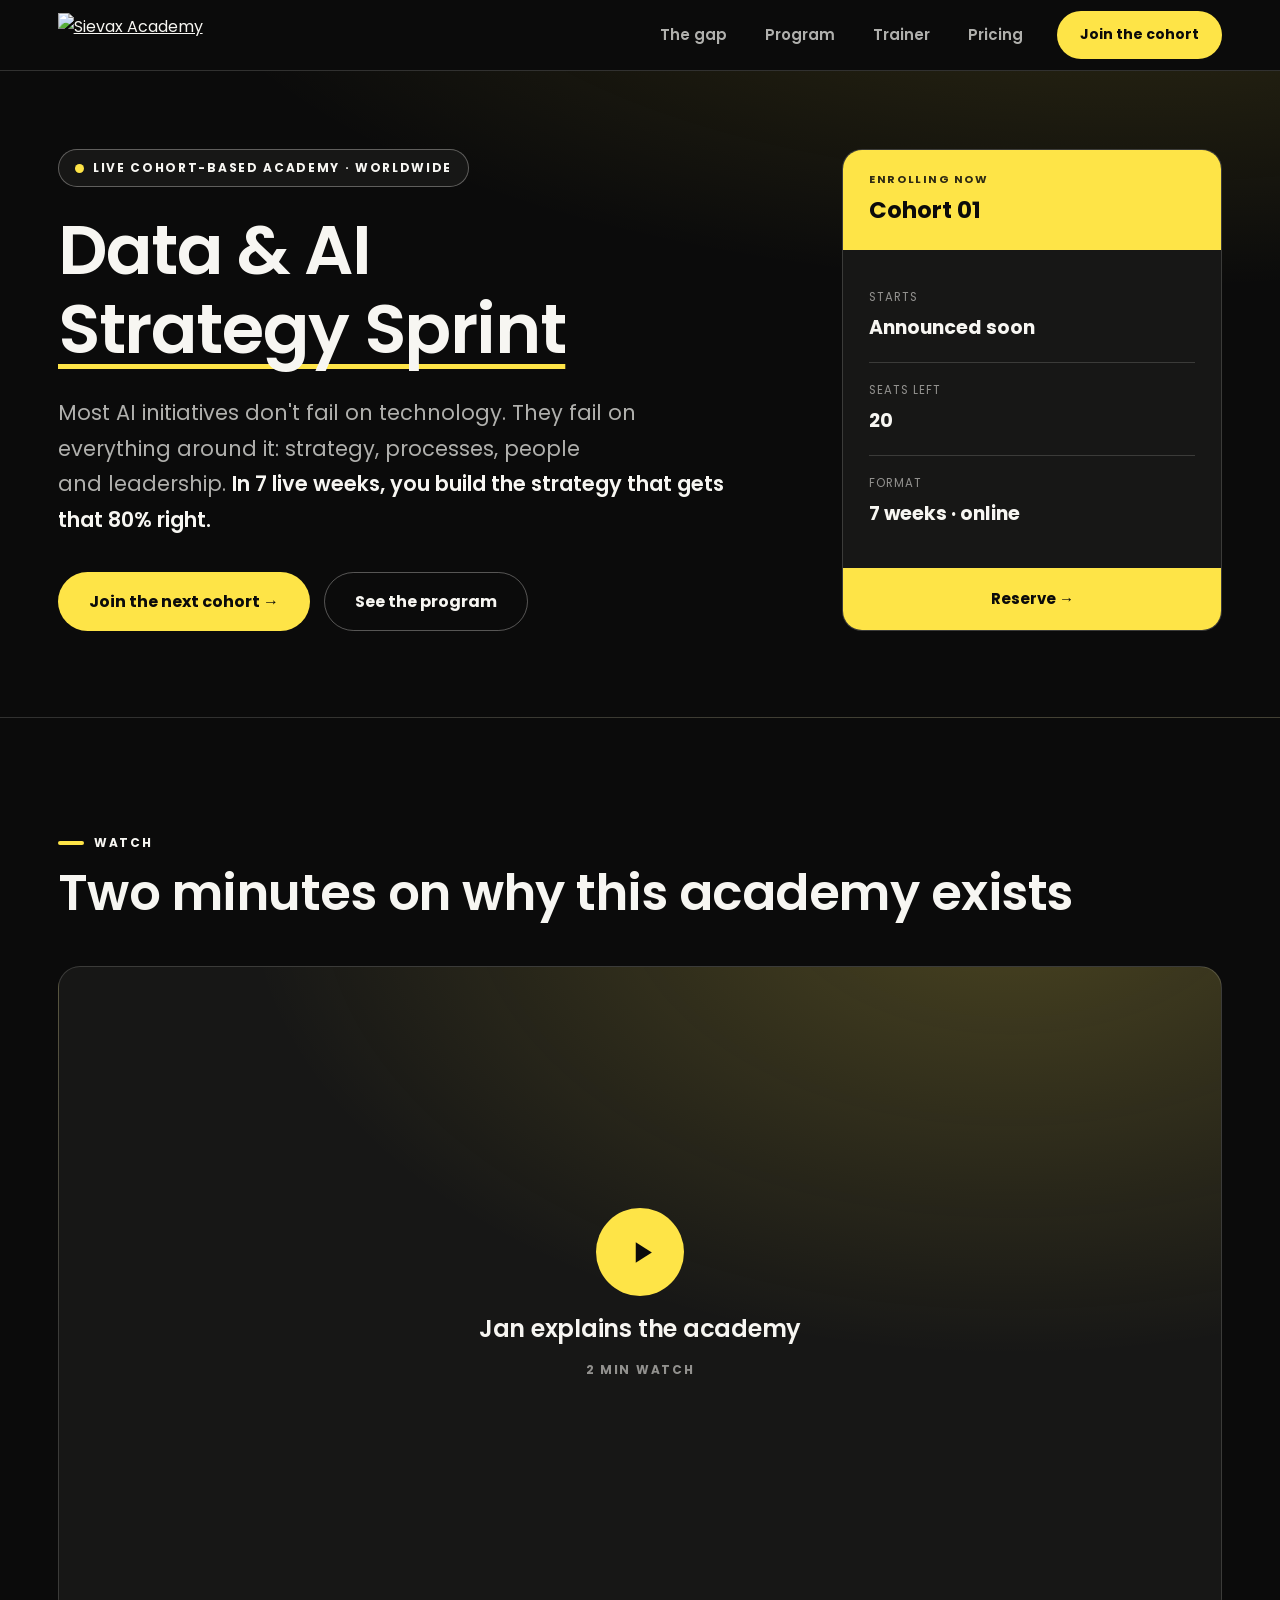
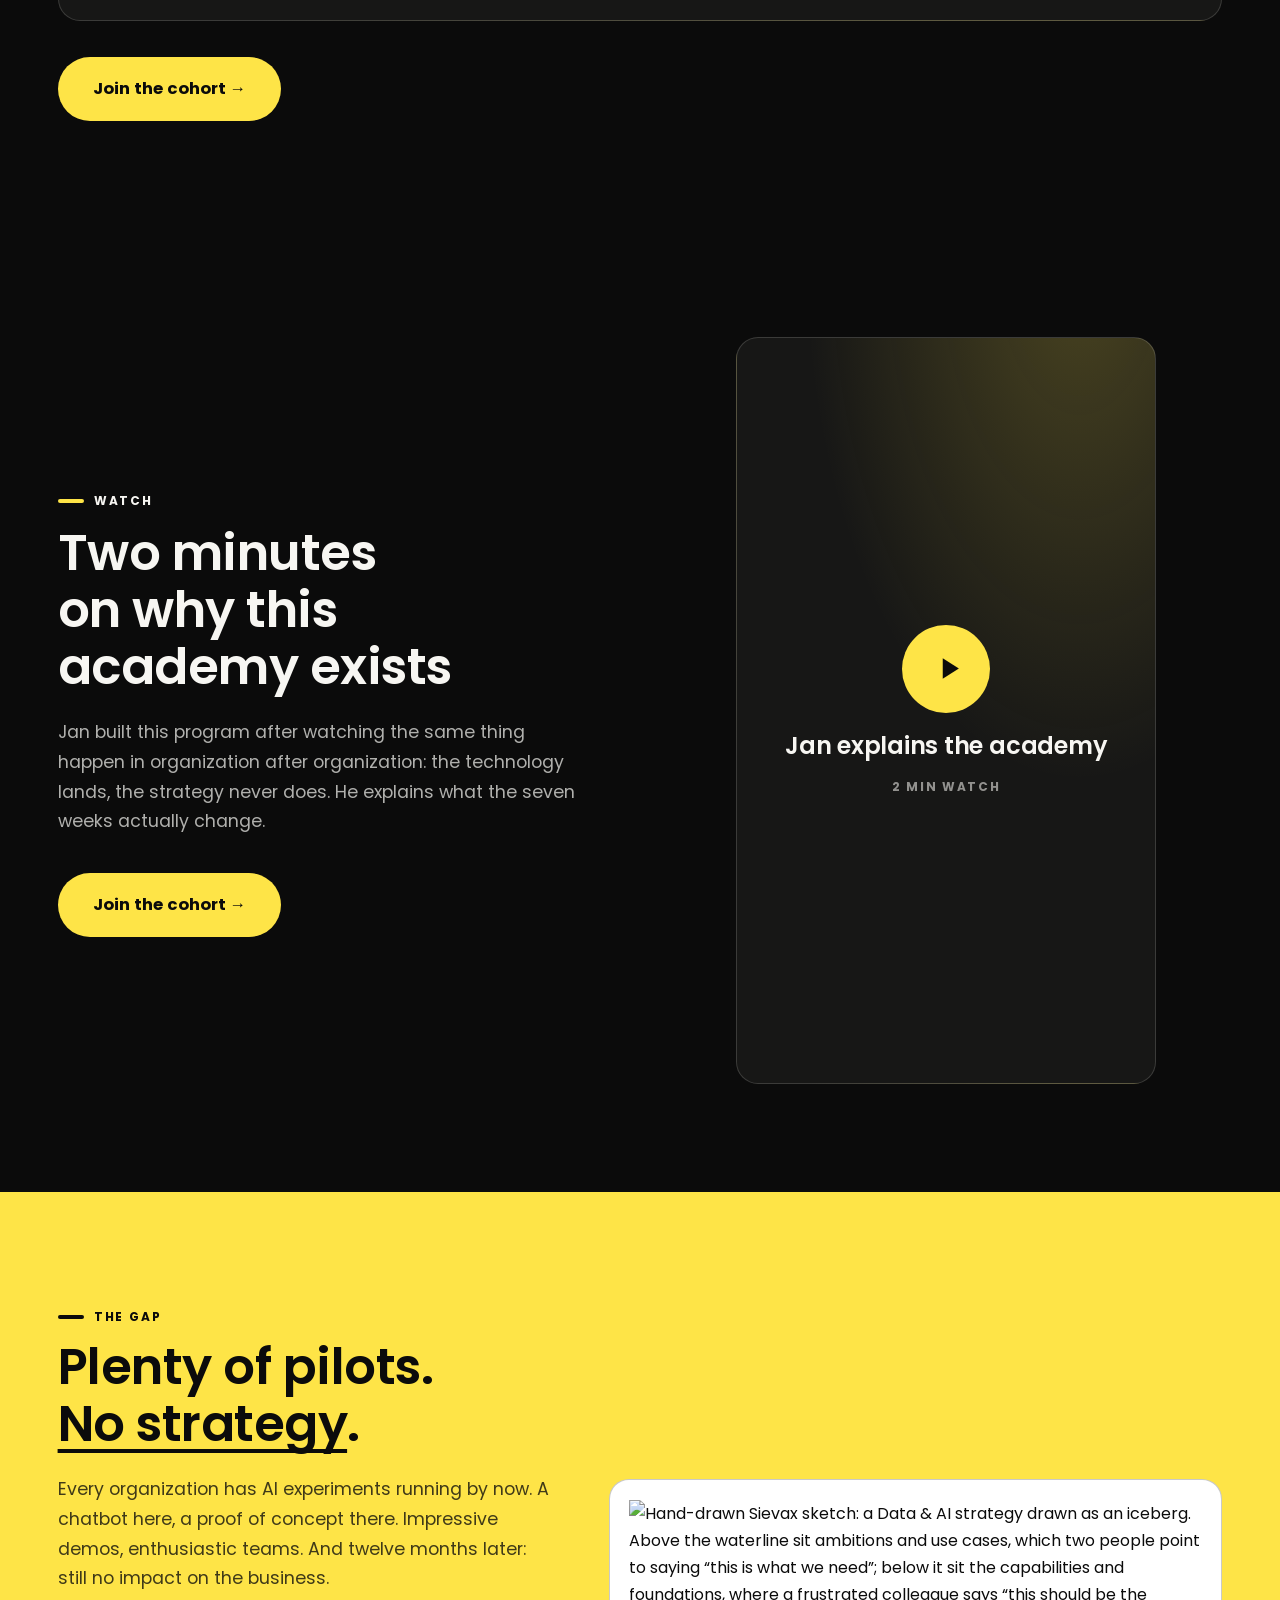
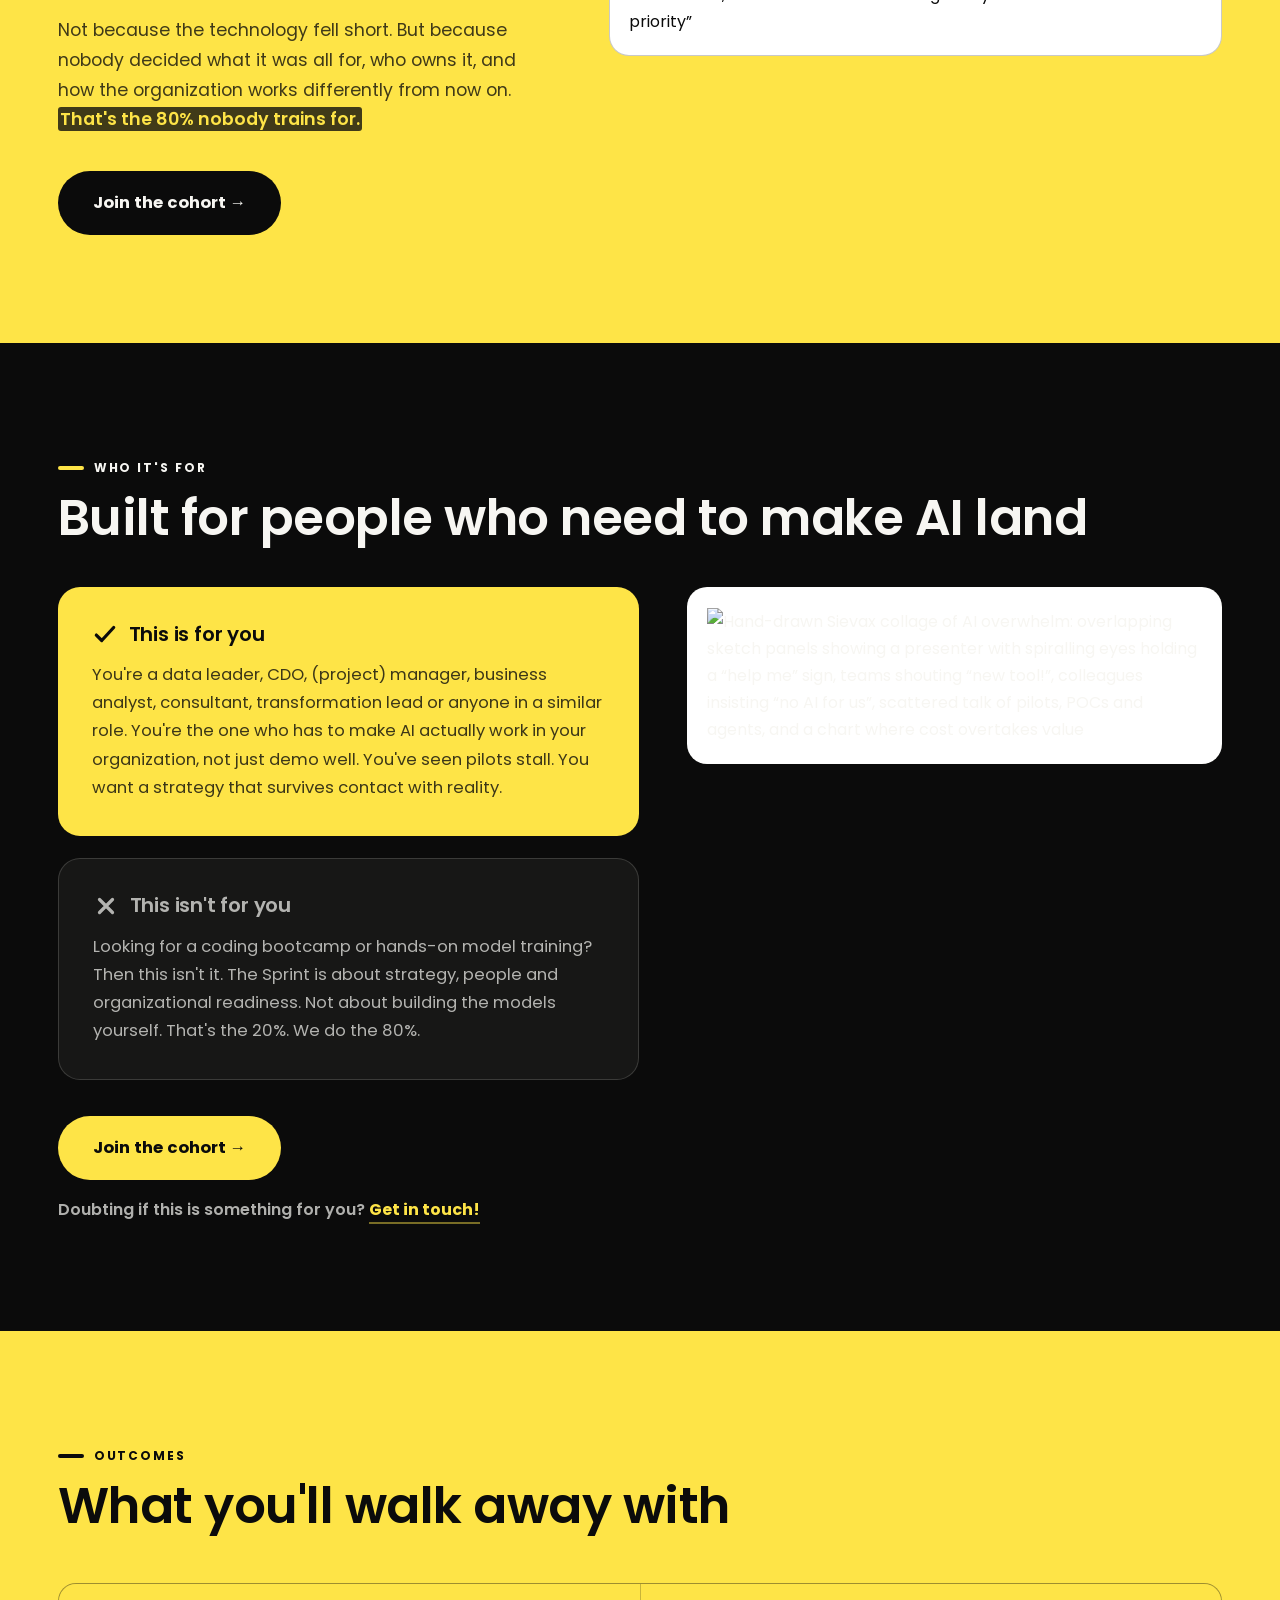
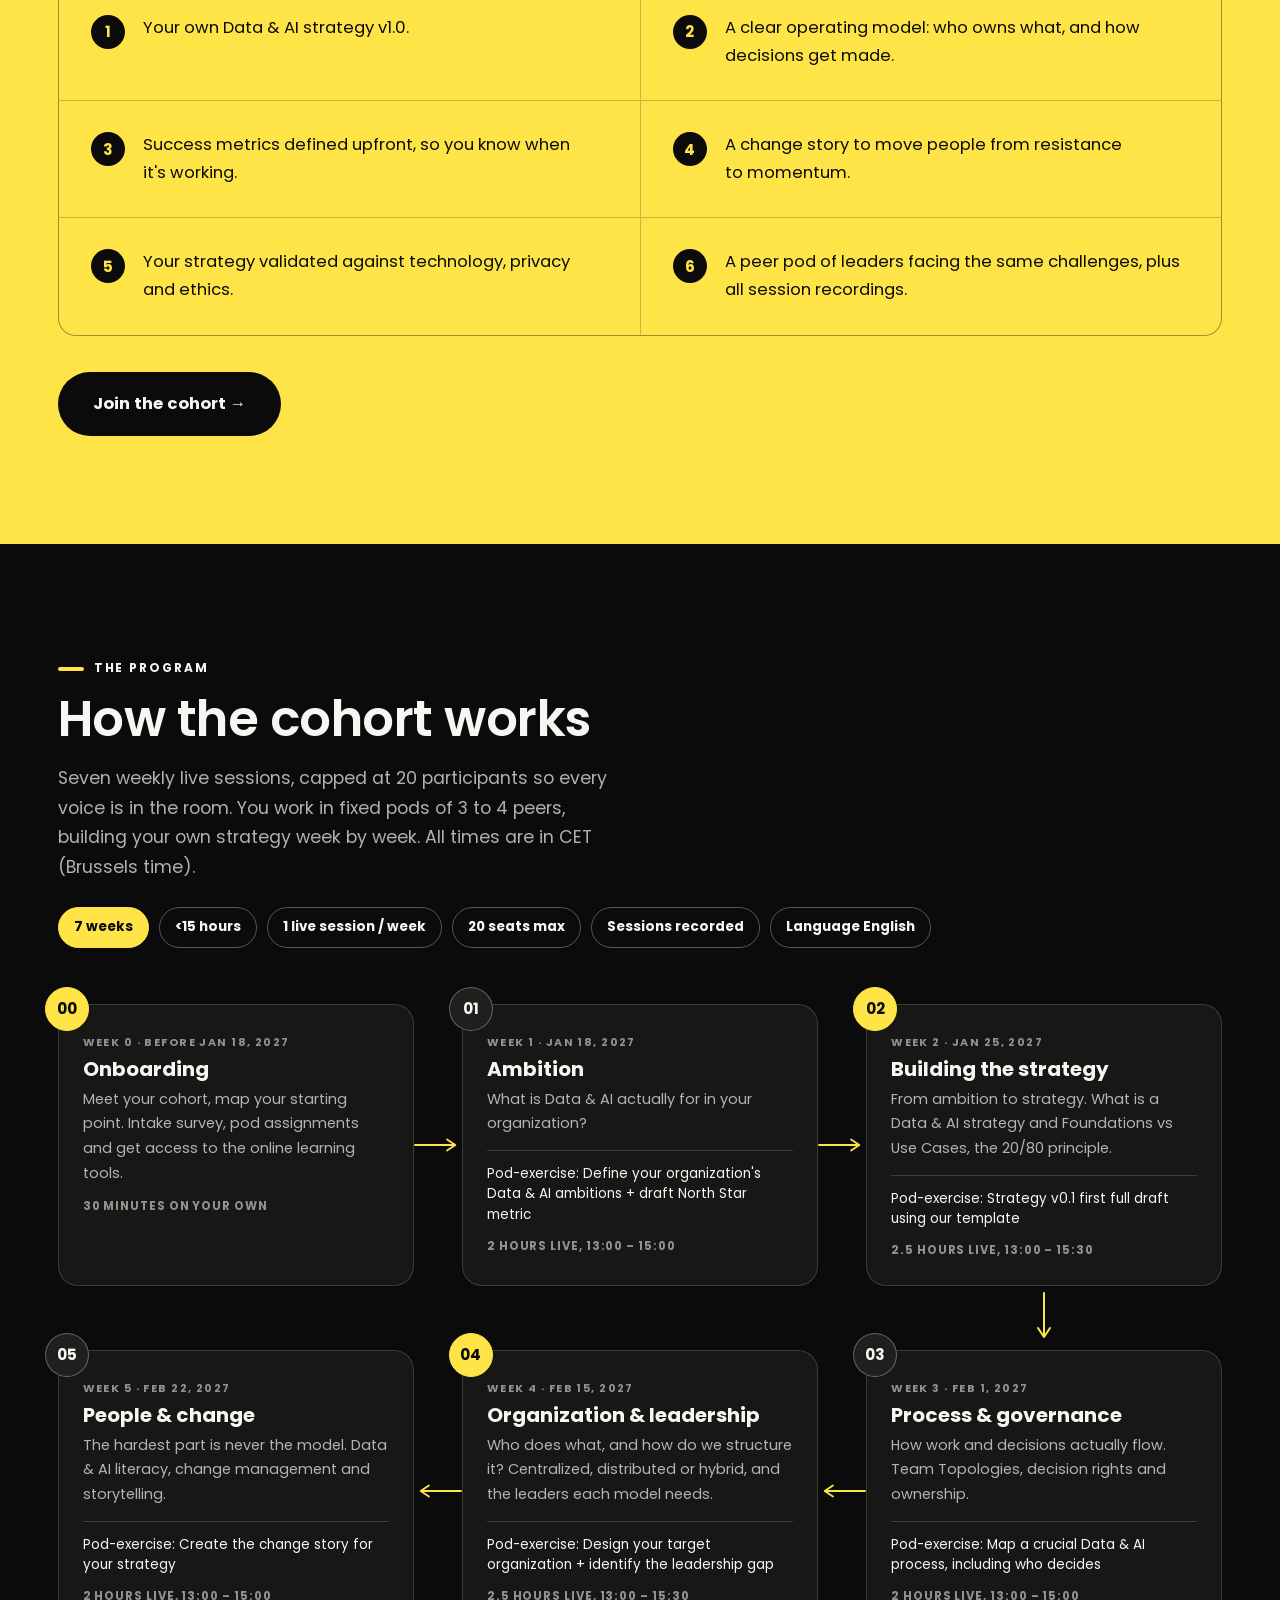
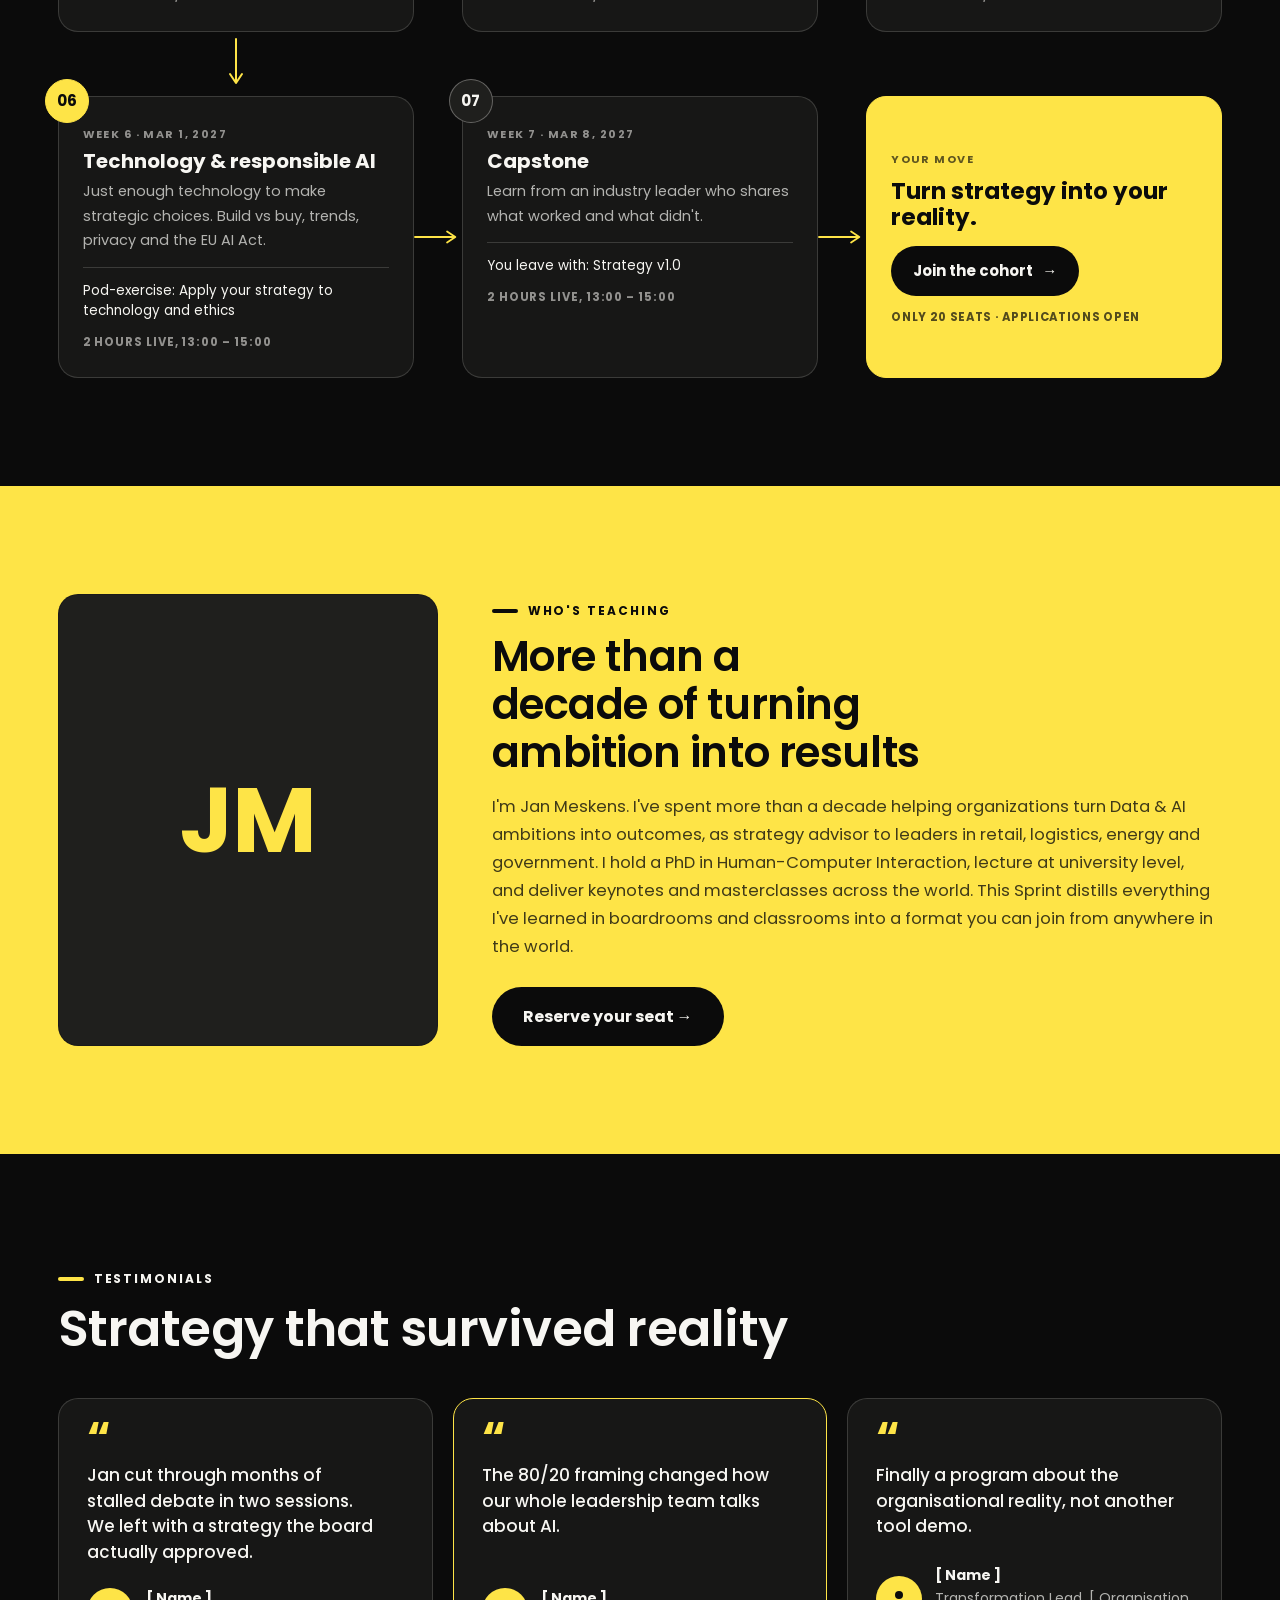
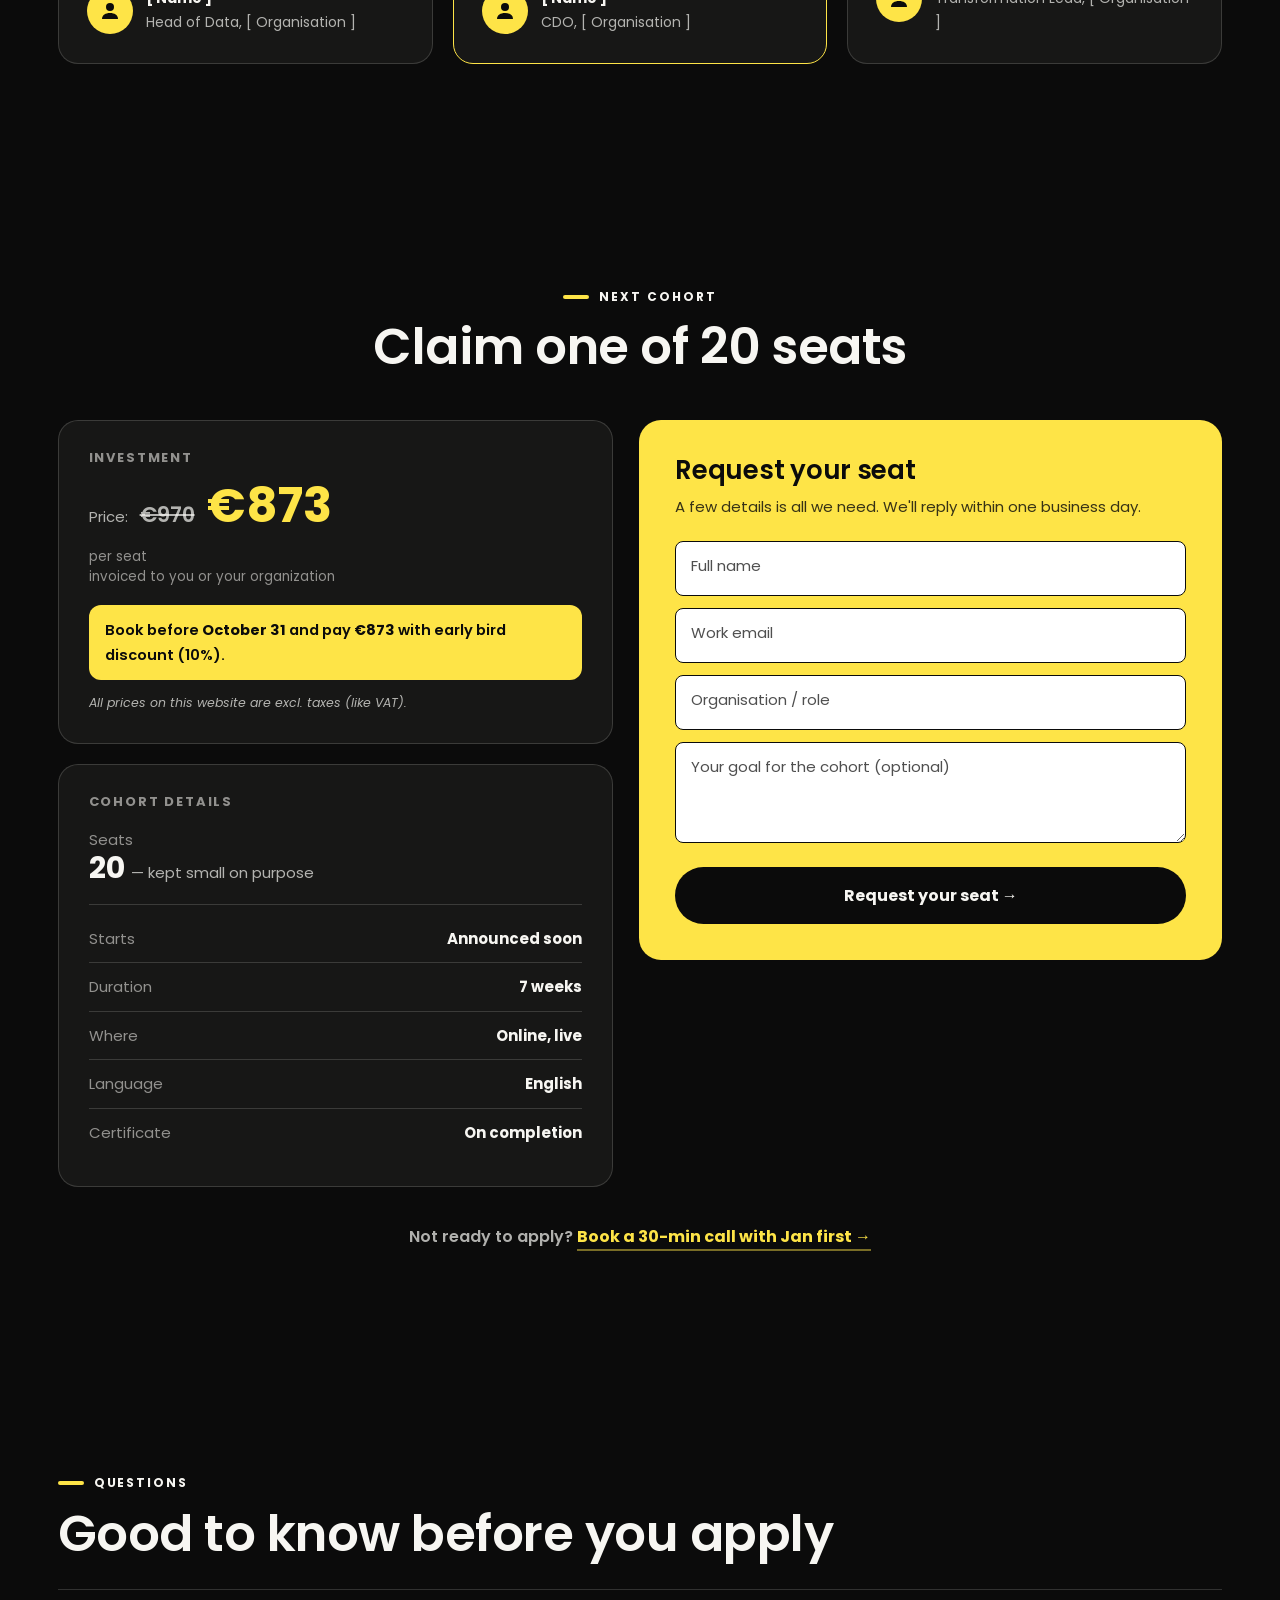
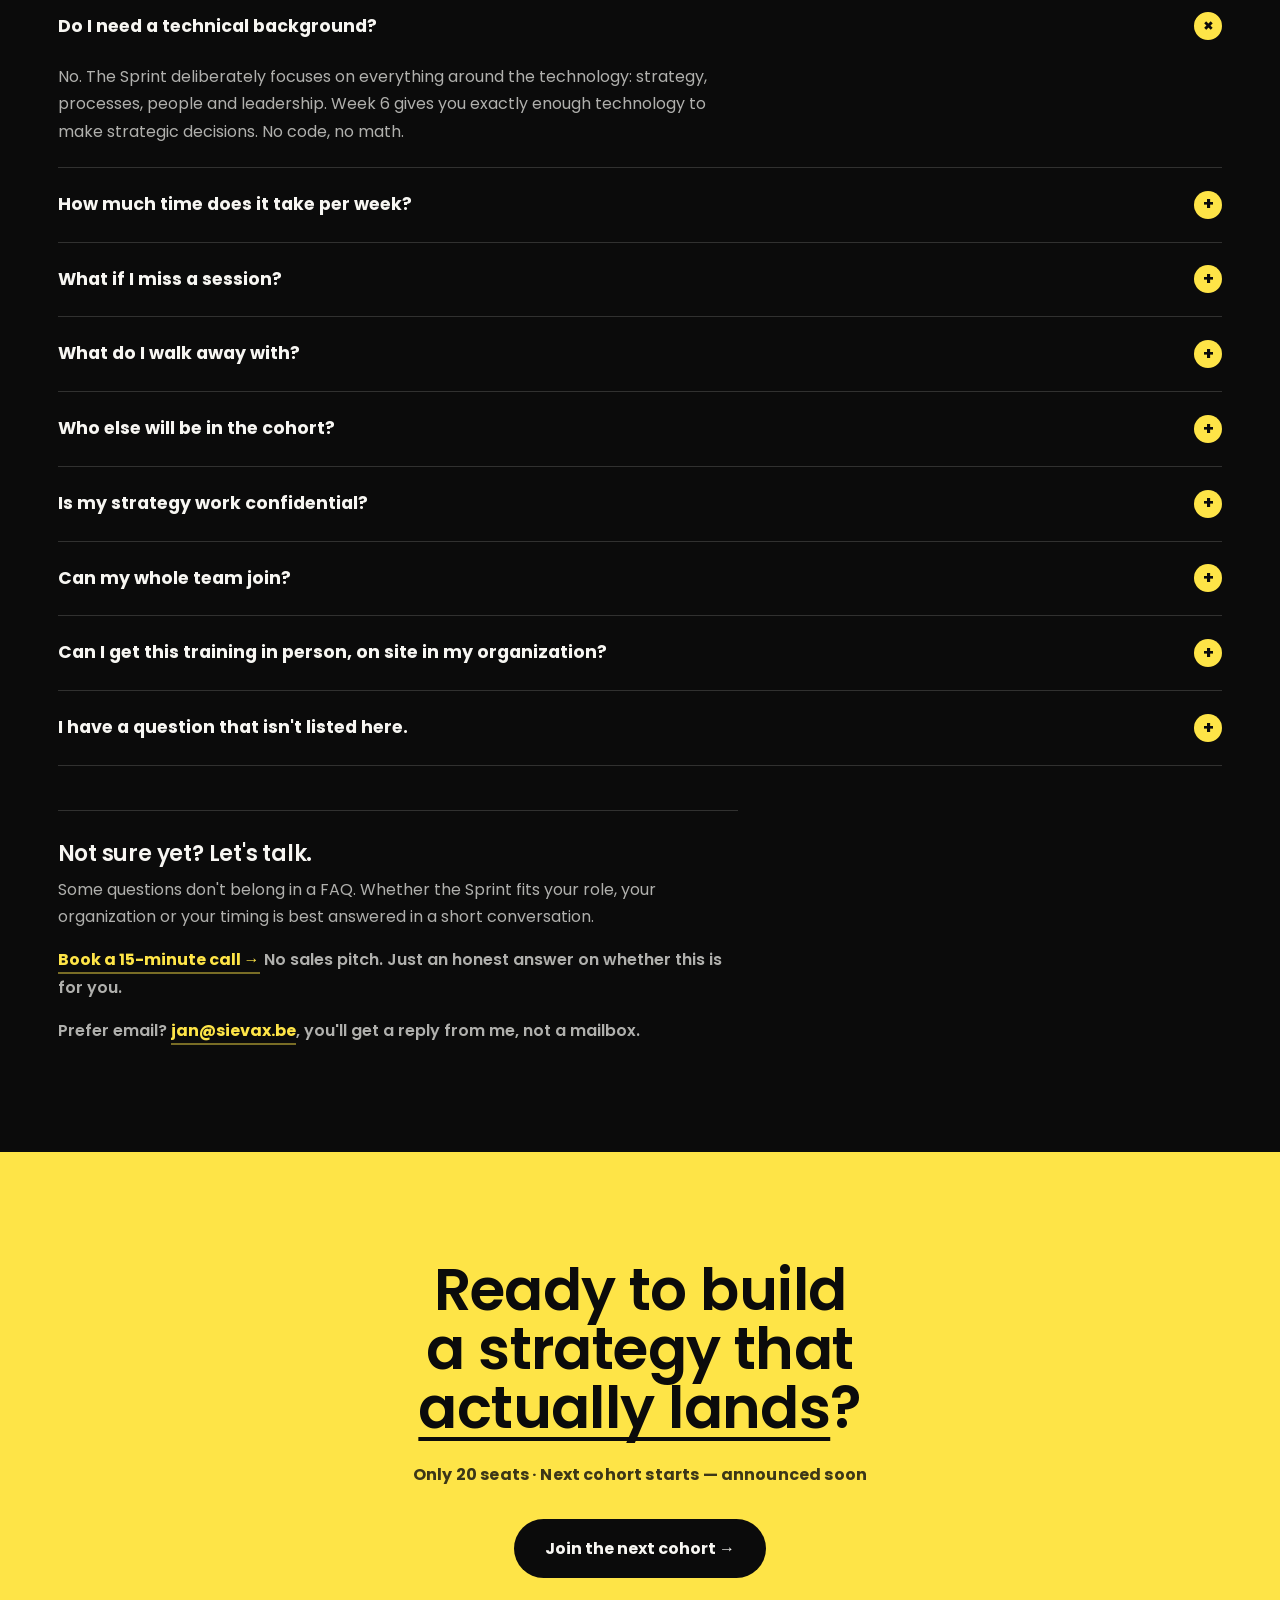
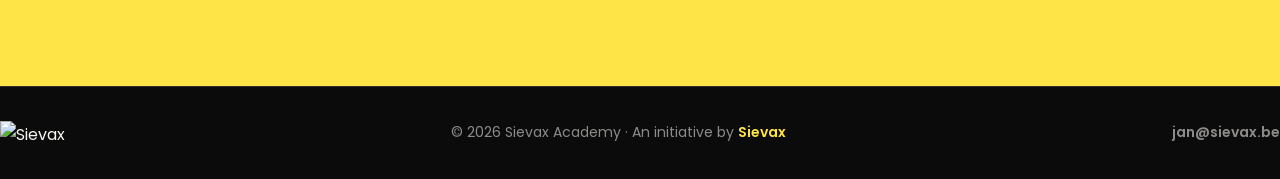
==== index.html @ 2ed6cf3d "the program" ====
<!DOCTYPE html>
<html lang="en">
<head>
  <meta charset="UTF-8">
  <meta name="viewport" content="width=device-width, initial-scale=1.0">

  <title>Sievax Academy — Data &amp; AI Strategy</title>
  <meta name="description" content="A live, six-week cohort for the leaders responsible for making Data &amp; AI actually land. Recruited worldwide, capped at 20 seats.">

  <!-- Favicons -->
  <link rel="icon" type="image/svg+xml" href="assets/logos/SVG/beeldmerk geel.svg">
  <link rel="apple-touch-icon" href="assets/logos/logo-black.png">

  <!-- Dark page: colour the mobile browser chrome to match the board -->
  <meta name="theme-color" content="#0b0b0b">

  <!-- Social / Open Graph — set a dedicated 1200×630 og:image before launch -->
  <meta property="og:type" content="website">
  <meta property="og:site_name" content="Sievax Academy">
  <meta property="og:title" content="Sievax Academy — Build a Data &amp; AI strategy that actually lands">
  <meta property="og:description" content="A live, six-week cohort for the leaders responsible for making Data &amp; AI actually land. Recruited worldwide, capped at 20 seats.">
  <meta property="og:url" content="https://academy.sievax.be/">
  <meta property="og:image" content="https://academy.sievax.be/assets/images/illustration-gap.png">
  <meta name="twitter:card" content="summary_large_image">
  <meta name="twitter:title" content="Sievax Academy — Build a Data &amp; AI strategy that actually lands">
  <meta name="twitter:description" content="A live, six-week cohort for the leaders responsible for making Data &amp; AI actually land. Capped at 20 seats.">
  <meta name="twitter:image" content="https://academy.sievax.be/assets/images/illustration-gap.png">

  <!-- Type: Poppins, mirroring the live sievax.be site -->
  <link rel="preconnect" href="https://fonts.googleapis.com">
  <link rel="preconnect" href="https://fonts.gstatic.com" crossorigin>
  <link href="https://fonts.googleapis.com/css2?family=Poppins:wght@300;400;500;600;700&display=swap" rel="stylesheet">

  <!-- Styles (flat theme) + shared behaviour -->
  <link rel="stylesheet" href="css/flat.css">
  <script src="js/main.js" defer></script>
</head>

<body>

<a class="skip-link" href="#main">Skip to content</a>

<!-- ========================= NAVIGATION ========================= -->
<nav>
  <div class="wrap nav-inner">
    <a href="#top" aria-label="Sievax Academy — home">
      <!-- Yellow lockup: the black-glyph version disappears on the dark board -->
      <img class="logo" src="assets/logos/SVG/logo - geel.svg" alt="Sievax Academy">
    </a>

    <button class="nav-toggle" id="navToggle" aria-expanded="false" aria-controls="navmenu" aria-label="Open menu">
      <span></span><span></span><span></span>
    </button>

    <div class="nav-links" id="navmenu">
      <a href="#gap">The gap</a>
      <a href="#program">Program</a>
      <a href="#trainer">Trainer</a>
      <a href="#apply">Pricing</a>
      <a class="nav-cta" href="#apply">Join the cohort</a>
    </div>
  </div>
</nav>

<main id="main" tabindex="-1">

  <!-- ========================= HERO ========================= -->
  <header class="hero" id="top">
    <div class="wrap hero-inner">
      <div class="hero-copy">
      <span class="kbadge rise d1"><span class="pin"></span>Live cohort-based academy &middot; worldwide</span>
      <h1 class="rise d2">Data & AI<br><span class="uline">Strategy Sprint</span></h1>
      <p class="sub rise d3">Most AI initiatives don't fail on technology. They fail on everything around it: strategy, processes, people and&nbsp;leadership. <b>In 7 live weeks, you build the strategy that gets that 80% right.</b></p>

      <div class="hero-actions rise d4">
        <a class="btn btn-yellow" href="#apply">Join the next cohort &rarr;</a>
        <a class="btn btn-ghost" href="#program">See the program</a>
      </div>
      </div>

      <!-- Enrolment card — the hero's right column, full height of the copy -->
      <aside class="enroll rise d5" aria-label="Cohort enrolment details">
        <div class="stub"><div class="k">Enrolling now</div><div class="v">Cohort 01</div></div>
        <div class="enroll-facts">
          <div><div class="lab">Starts</div><div class="val"><!-- cohort start date -->Announced soon</div></div>
          <div><div class="lab">Seats left</div><div class="val">20</div></div>
          <div><div class="lab">Format</div><div class="val">7 weeks &middot; online</div></div>
        </div>
        <a class="enroll-go" href="#apply">Reserve &rarr;</a>
      </aside>
    </div>
  </header>

  <!-- ========================= VIDEO ========================= -->
  <section class="video" id="video">
    <div class="wrap">
      <div class="sec-head">
        <span class="eyebrow">Watch</span>
        <h2>Two minutes on why this academy exists</h2>
      </div>

      <!--
        Click-to-load YouTube facade — nothing loads from YouTube until "play" is
        pressed (faster page, no third-party tracking on arrival). js/main.js swaps
        this poster for the embed on click.
        TO GO LIVE: replace REPLACE_WITH_YOUTUBE_ID with the video's YouTube ID
        (the v= value in the watch URL, e.g. dQw4w9WgXcQ). Until then it stays in
        demo mode and the button does nothing.
      -->
      <div class="vid-frame" id="videoEmbed" data-video-id="REPLACE_WITH_YOUTUBE_ID">
        <!-- The accessible name must contain the visible label, or voice-control
             users can't say what they see (WCAG 2.5.3 label-in-name). -->
        <button class="vid-play" type="button" aria-label="Play: Jan explains the academy, 2 min watch">
          <span class="vid-disc"><svg viewBox="0 0 24 24" aria-hidden="true"><path d="M8 5v14l11-7z" fill="currentColor"/></svg></span>
          <span class="vid-label">Jan explains the academy</span>
          <span class="vid-time">2 min watch</span>
        </button>
      </div>

      <a class="btn btn-yellow mid-cta" href="#apply">Join the cohort &rarr;</a>
    </div>
  </section>

  <!-- ==================== VIDEO (VERTICAL) ====================
    Same section as above, sized for a portrait (9:16) video. We don't know yet
    which format the client will deliver, so both are in place — DELETE THE ONE
    THAT ISN'T USED (this whole <section>, or the landscape one above).
  ========================================================== -->
  <section class="video video-vertical" id="video-vertical">
    <div class="wrap">
      <div class="vvid-grid">
        <div class="vvid-copy">
          <span class="eyebrow">Watch</span>
          <h2>Two minutes on why this academy exists</h2>
          <p>Jan built this program after watching the same thing happen in organization after organization: the technology lands, the strategy never does. He explains what the seven weeks actually change.</p>
          <a class="btn btn-yellow mid-cta" href="#apply">Join the cohort &rarr;</a>
        </div>

        <div class="vid-frame vid-frame-vertical" id="videoEmbedVertical" data-video-id="REPLACE_WITH_YOUTUBE_ID">
          <!-- The accessible name must contain the visible label, or voice-control
               users can't say what they see (WCAG 2.5.3 label-in-name). -->
          <button class="vid-play" type="button" aria-label="Play: Jan explains the academy, 2 min watch">
            <span class="vid-disc"><svg viewBox="0 0 24 24" aria-hidden="true"><path d="M8 5v14l11-7z" fill="currentColor"/></svg></span>
            <span class="vid-label">Jan explains the academy</span>
            <span class="vid-time">2 min watch</span>
          </button>
        </div>
      </div>
    </div>
  </section>

  <!-- ========================= THE GAP ========================= -->
  <section class="gap on-yellow" id="gap">
    <div class="wrap">
      <div class="gap-grid">
        <div>
          <span class="eyebrow">The gap</span>
          <h2>Plenty of pilots. <span class="uline">No strategy</span>.</h2>
          <p>Every organization has AI experiments running by now. A chatbot here, a proof of concept there. Impressive demos, enthusiastic teams. And twelve months later: still no impact on the business.</p>
          <p>Not because the technology fell short. But because nobody decided what it was all for, who owns it, and how the organization works differently from now on.  <span class="gap-accent">That's the 80% nobody trains for.</span></p>
          <a class="btn btn-yellow mid-cta" href="#apply">Join the cohort &rarr;</a>
        </div>
        <div class="gap-img">
          <img src="assets/images/PRIO2.png" alt="Hand-drawn Sievax sketch: a Data &amp; AI strategy drawn as an iceberg. Above the waterline sit ambitions and use cases, which two people point to saying &ldquo;this is what we need&rdquo;; below it sit the capabilities and foundations, where a frustrated colleague says &ldquo;this should be the priority&rdquo;">
        </div>
      </div>
    </div>
  </section>

  <!-- ========================= AUDIENCE ========================= -->
  <section id="audience">
    <div class="wrap">
      <div class="sec-head"><span class="eyebrow">Who it's for</span><h2>Built for people who need to make AI land</h2></div>
      <div class="aud-layout">
        <div class="aud-cards">
          <div class="aud-card aud-yes">
            <h3>
              <svg class="tick" viewBox="0 0 24 24" fill="none" aria-hidden="true"><path d="M4 13l5 5L20 6" stroke="currentColor" stroke-width="3" stroke-linecap="round" stroke-linejoin="round"/></svg>
              This is for you
            </h3>
            <p>You're a data leader, CDO, (project) manager, business analyst, consultant, transformation lead or anyone in a similar role. You're the one who has to make AI actually work in your organization, not just demo well. You've seen pilots stall. You want a strategy that survives contact with reality.</p>
          </div>
          <div class="aud-card aud-no">
            <h3>
              <svg class="tick" viewBox="0 0 24 24" fill="none" aria-hidden="true"><path d="M6 6l12 12M18 6L6 18" stroke="currentColor" stroke-width="3" stroke-linecap="round"/></svg>
              This isn't for you
            </h3>
            <p>Looking for a coding bootcamp or hands-on model training? Then this isn't it. The Sprint is about strategy, people and organizational readiness. Not about building the models yourself. That's the 20%. We do the 80%.</p>
          </div>
          <div class="aud-foot">
            <a class="btn btn-yellow mid-cta" href="#apply">Join the cohort &rarr;</a>
            <p class="aud-alt alt-line">Doubting if this is something for you? <a href="mailto:jan@sievax.be">Get in touch!</a></p>
          </div>
        </div>
        <figure class="aud-fig">
          <div class="gap-img">
            <img src="assets/images/PRIO1.png" alt="Hand-drawn Sievax collage of AI overwhelm: overlapping sketch panels showing a presenter with spiralling eyes holding a &ldquo;help me&rdquo; sign, teams shouting &ldquo;new tool!&rdquo;, colleagues insisting &ldquo;no AI for us&rdquo;, scattered talk of pilots, POCs and agents, and a chart where cost overtakes value">
          </div>
        </figure>
      </div>
    </div>
  </section>

  <!-- ========================= OUTCOMES ========================= -->
  <section class="outcomes on-yellow">
    <div class="wrap">
      <div class="sec-head"><span class="eyebrow">Outcomes</span><h2>What you'll walk away with</h2></div>

      <div class="out-list">
        <div class="out-item"><span class="num">1</span><p>Your own Data &amp; AI strategy v1.0.</p></div>
        <div class="out-item"><span class="num">2</span><p>A clear operating model: who owns what, and how decisions get made.</p></div>
        <div class="out-item"><span class="num">3</span><p>Success metrics defined upfront, so you know when it's working.</p></div>
        <div class="out-item"><span class="num">4</span><p>A change story to move people from resistance to momentum.</p></div>
        <div class="out-item"><span class="num">5</span><p>Your strategy validated against technology, privacy and ethics.</p></div>
        <div class="out-item"><span class="num">6</span><p>A peer pod of leaders facing the same challenges, plus all session recordings.</p></div>
      </div>

      <a class="btn btn-yellow mid-cta" href="#apply">Join the cohort &rarr;</a>
    </div>
  </section>

  <!-- ========================= PROGRAM ========================= -->
  <section id="program">
    <div class="wrap">
      <div class="prog-top">
        <div class="sec-head">
          <span class="eyebrow">The program</span>
          <h2>How the cohort works</h2>
          <p class="sec-lead">Seven weekly live sessions, capped at 20 participants so every voice is in the room. You work in fixed pods of 3 to 4 peers, building your own strategy week by week. All times are in CET (Brussels time).</p>
        </div>
        <div class="pills">
          <span class="pill solid">7 weeks</span>
          <span class="pill">&lt;15 hours</span>
          <span class="pill">1 live session / week</span>
          <span class="pill">20 seats max</span>
          <span class="pill">Sessions recorded</span>
          <span class="pill">Language English</span>
        </div>
      </div>

      <!-- Roadmap: sticker cards snaking left→right, then back right→left -->
      <!-- Snake continues onto a third row: 8 stops now, so row 1 reads L→R,
           row 2 right→left, row 3 L→R again. -->
      <div class="roadmap">
        <div class="stop r"><span class="no">00</span><div class="wk">Week 0 &middot; Before Jan 18, 2027</div><div class="t">Onboarding</div><div class="d">Meet your cohort, map your starting point. Intake survey, pod assignments and get access to the online learning tools.</div><div class="dur">30 minutes on your own</div></div>
        <div class="stop r"><span class="no">01</span><div class="wk">Week 1 &middot; Jan 18, 2027</div><div class="t">Ambition</div><div class="d">What is Data &amp; AI actually for in your organization?</div><div class="pod">Pod-exercise: Define your organization's Data &amp; AI ambitions + draft North Star metric</div><div class="dur">2 hours live, 13:00 &ndash; 15:00</div></div>
        <div class="stop dn"><span class="no">02</span><div class="wk">Week 2 &middot; Jan 25, 2027</div><div class="t">Building the strategy</div><div class="d">From ambition to strategy. What is a Data &amp; AI strategy and Foundations vs Use Cases, the 20/80 principle.</div><div class="pod">Pod-exercise: Strategy v0.1 first full draft using our template</div><div class="dur">2.5 hours live, 13:00 &ndash; 15:30</div></div>
        <div class="stop l"><span class="no">03</span><div class="wk">Week 3 &middot; Feb 1, 2027</div><div class="t">Process &amp; governance</div><div class="d">How work and decisions actually flow. Team Topologies, decision rights and ownership.</div><div class="pod">Pod-exercise: Map a crucial Data &amp; AI process, including who decides</div><div class="dur">2 hours live, 13:00 &ndash; 15:00</div></div>
        <div class="stop l"><span class="no">04</span><div class="wk">Week 4 &middot; Feb 15, 2027</div><div class="t">Organization &amp; leadership</div><div class="d">Who does what, and how do we structure it? Centralized, distributed or hybrid, and the leaders each model needs.</div><div class="pod">Pod-exercise: Design your target organization + identify the leadership gap</div><div class="dur">2.5 hours live, 13:00 &ndash; 15:30</div></div>
        <div class="stop dn"><span class="no">05</span><div class="wk">Week 5 &middot; Feb 22, 2027</div><div class="t">People &amp; change</div><div class="d">The hardest part is never the model. Data &amp; AI literacy, change management and storytelling.</div><div class="pod">Pod-exercise: Create the change story for your strategy</div><div class="dur">2 hours live, 13:00 &ndash; 15:00</div></div>
        <div class="stop r"><span class="no">06</span><div class="wk">Week 6 &middot; Mar 1, 2027</div><div class="t">Technology &amp; responsible AI</div><div class="d">Just enough technology to make strategic choices. Build vs buy, trends, privacy and the EU AI Act.</div><div class="pod">Pod-exercise: Apply your strategy to technology and ethics</div><div class="dur">2 hours live, 13:00 &ndash; 15:00</div></div>
        <div class="stop r"><span class="no">07</span><div class="wk">Week 7 &middot; Mar 8, 2027</div><div class="t">Capstone</div><div class="d">Learn from an industry leader who shares what worked and what didn't.</div><div class="pod">You leave with: Strategy v1.0</div><div class="dur">2 hours live, 13:00 &ndash; 15:00</div></div>
        <a class="stop cta" href="#apply" aria-label="Join the cohort — apply now"><div class="cta-k">Your move</div><div class="cta-t">Turn strategy into your reality.</div><div class="cta-btn">Join the cohort <span aria-hidden="true">&rarr;</span></div><div class="cta-seats">Only 20 seats &middot; Applications open</div></a>
      </div>
    </div>
  </section>

  <!-- ========================= TRAINER ========================= -->
  <section class="trainer on-yellow" id="trainer">
    <div class="wrap tr-grid">
      <div class="tr-photo">
        <!-- PHOTO SLOT — Jan's portrait (grayscale, upper-center face).
             To swap, replace assets/images/jan-gs.png with another image.
             If the file is missing, the "JM" initials show as a fallback. -->
        <img src="assets/images/jan-gs.png" alt="Jan Meskens" onerror="this.remove()">
        <span class="tr-initials" aria-hidden="true">JM</span>
      </div>
      <div class="tr-copy">
        <span class="eyebrow">Who's teaching</span>
        <h2>More than a decade of turning ambition into results</h2>
        <p>I'm Jan Meskens. I've spent more than a decade helping organizations turn Data &amp; AI ambitions into outcomes, as strategy advisor to leaders in retail, logistics, energy and government. I hold a PhD in Human-Computer Interaction, lecture at university level, and deliver keynotes and masterclasses across the world. This Sprint distills everything I've learned in boardrooms and classrooms into a format you can join from anywhere in the world.</p>
        <a class="btn btn-yellow" href="#apply" style="margin-top:26px">Reserve your seat &rarr;</a>
      </div>
    </div>
  </section>


  <!-- ========================= TESTIMONIALS ========================= -->
  <section>
    <div class="wrap">
      <div class="sec-head"><span class="eyebrow">Testimonials</span><h2>Strategy that survived reality</h2></div>
      <div class="tst-grid">
        <div class="tst"><div class="q">&ldquo;</div><p>Jan cut through months of stalled debate in two sessions. We left with a strategy the board actually approved.</p><div class="who"><span class="avatar"><!-- swap for <img src="assets/images/testimonial-1.jpg" alt="[ Name ]"> --><svg viewBox="0 0 24 24" fill="none" aria-hidden="true"><circle cx="12" cy="8" r="4" fill="currentColor"/><path d="M4 20c0-4 3.6-6 8-6s8 2 8 6" fill="currentColor"/></svg></span><div><div class="n">[ Name ]</div><div class="r">Head of Data, [ Organisation ]</div></div></div></div>
        <div class="tst"><div class="q">&ldquo;</div><p>The 80/20 framing changed how our whole leadership team talks about AI.</p><div class="who"><span class="avatar"><!-- swap for <img src="assets/images/testimonial-2.jpg" alt="[ Name ]"> --><svg viewBox="0 0 24 24" fill="none" aria-hidden="true"><circle cx="12" cy="8" r="4" fill="currentColor"/><path d="M4 20c0-4 3.6-6 8-6s8 2 8 6" fill="currentColor"/></svg></span><div><div class="n">[ Name ]</div><div class="r">CDO, [ Organisation ]</div></div></div></div>
        <div class="tst"><div class="q">&ldquo;</div><p>Finally a program about the organisational reality, not another tool demo.</p><div class="who"><span class="avatar"><!-- swap for <img src="assets/images/testimonial-3.jpg" alt="[ Name ]"> --><svg viewBox="0 0 24 24" fill="none" aria-hidden="true"><circle cx="12" cy="8" r="4" fill="currentColor"/><path d="M4 20c0-4 3.6-6 8-6s8 2 8 6" fill="currentColor"/></svg></span><div><div class="n">[ Name ]</div><div class="r">Transformation Lead, [ Organisation ]</div></div></div></div>
      </div>
    </div>
  </section>

  <!-- ========================= CONVERSION ========================= -->
  <section class="convert" id="apply">
    <div class="wrap">
      <div class="convert-head">
        <span class="eyebrow">Next cohort</span>
        <h2>Claim one of 20 seats</h2>
      </div>

      <div class="convert-grid">
        <!-- Left column: the seat count (the real number) + cohort logistics -->
        <div class="convert-col">
          <div class="info-card">
            <h3>Investment</h3>
            <!-- a11y: the struck price is hidden from AT and replaced by explicit
                 spoken labels, so a screen reader cannot confuse old and current. -->
            <p class="price-line">
              <span class="pk">Price:</span>
              <s aria-hidden="true">&euro;970</s>
              <span class="vh">Regular price 970 euro. Early bird price:</span>
              <span class="pnow">&euro;873</span>
            </p>
            <p class="note">per seat<br>invoiced to you or your organization</p>
            <div class="early">Book before <strong>October&nbsp;31</strong> and pay <strong>&euro;873</strong> with early bird discount (10%).</div>
            <p class="legal">All prices on this website are excl. taxes (like VAT).</p>
          </div>
          <div class="info-card">
            <h3>Cohort details</h3>
            <div class="seat-block">
              <span class="fk">Seats</span>
              <p class="seat-cap"><span class="n">20</span> — kept small on purpose</p>
            </div>
            <ul class="facts">
              <li><span class="fk">Starts</span><span class="fv"><!-- cohort start date -->Announced soon</span></li>
              <li><span class="fk">Duration</span><span class="fv">7 weeks</span></li>
              <li><span class="fk">Where</span><span class="fv">Online, live</span></li>
              <li><span class="fk">Language</span><span class="fv">English</span></li>
              <li><span class="fk">Certificate</span><span class="fv">On completion</span></li>
            </ul>
          </div>
        </div>

        <!-- Right column: lead form -->
        <div class="form-card">
          <h3>Request your seat</h3>
          <p class="fl">A few details is all we need. We'll reply within one business day.</p>

          <!--
            LEAD FORM → emails jan@sievax.be (briefing 3.1).
            To go live: create a free form at formspree.io (or Basin/Tally) that delivers to
            jan@sievax.be, then paste its endpoint into the action="" below (replace REPLACE_WITH_FORM_ID).
            Formspree uses the "email" field as reply-to automatically; "_subject" sets the email subject.
            Until the endpoint is set, the form shows the success state without sending (demo mode).
          -->
          <form id="leadForm" action="https://formspree.io/f/REPLACE_WITH_FORM_ID" method="POST">
            <input type="hidden" name="_subject" value="New Sievax Academy lead">
            <!-- honeypot: hidden from humans, catches spam bots -->
            <input type="text" name="_gotcha" tabindex="-1" autocomplete="off" style="position:absolute;left:-9999px" aria-hidden="true">

            <div class="field">
              <input id="f-name" name="name" required placeholder=" ">
              <label for="f-name">Full name</label>
            </div>
            <div class="field">
              <input id="f-email" name="email" type="email" required placeholder=" ">
              <label for="f-email">Work email</label>
            </div>
            <div class="field">
              <input id="f-org" name="organisation" placeholder=" ">
              <label for="f-org">Organisation / role</label>
            </div>
            <div class="field">
              <textarea id="f-msg" name="message" rows="3" placeholder=" "></textarea>
              <label for="f-msg">Your goal for the cohort (optional)</label>
            </div>

            <button type="submit" class="btn btn-dark">Request your seat &rarr;</button>
          </form>

          <!-- Revealed by js/main.js after a successful submit -->
          <div class="success" id="leadSuccess" role="status" aria-live="polite" tabindex="-1">
            <div class="check">&#10003;</div>
            <h3>Thanks — you're on the list.</h3>
            <p>We'll email you within one business day.</p>
          </div>
        </div>
      </div>

      <!-- Secondary path: book a call, kept out of the form so the form has one clear job. -->
      <p class="convert-alt alt-line">Not ready to apply? <a href="https://calendly.com/jan-sievax/call-30-jan" target="_blank" rel="noopener">Book a 30-min call with Jan first &rarr;</a></p>
    </div>
  </section>

  <!-- ========================= FAQ ========================= -->
  <section>
    <div class="wrap">
      <div class="sec-head" style="margin-bottom:26px"><span class="eyebrow">Questions</span><h2>Good to know before you apply</h2></div>
      <details open><summary>Do I need a technical background?<span class="ic">+</span></summary><p>No. The Sprint deliberately focuses on everything around the technology: strategy, processes, people and leadership. Week 6 gives you exactly enough technology to make strategic decisions. No code, no math.</p></details>
      <details><summary>How much time does it take per week?<span class="ic">+</span></summary><p>2 hours live (2.5 hours in weeks 2 and 7). No mandatory homework. If you want to sharpen your strategy document between sessions, count on an extra hour. Your choice.</p></details>
      <details><summary>What if I miss a session?<span class="ic">+</span></summary><p>Every session is recorded, so you can catch up whenever it suits you. But the exercises, feedback and peer discussions are the heart of the programme, so plan to attend live whenever you can.</p></details>
      <details><summary>What do I walk away with?<span class="ic">+</span></summary><p>Your own Data &amp; AI strategy, version 1.0. Built week by week, stress-tested against technology and ethics, and ready to put on the table in your organization. Plus a certificate, awarded when you submit your strategy.</p></details>
      <details><summary>Who else will be in the cohort?<span class="ic">+</span></summary><p>Data leaders, CDOs, managers, consultants and transformation leads from different organizations and sectors. You'll work all 7 weeks in a fixed pod of 3 to 4 peers. Small enough to know each other, diverse enough to learn from each other.</p></details>
      <details><summary>Is my strategy work confidential?<span class="ic">+</span></summary><p>Yes. What you share in your pod stays in your pod. You decide how much organizational detail you bring in; the exercises work at whatever level of openness you're comfortable with.</p></details>
      <details><summary>Can my whole team join?<span class="ic">+</span></summary><p>Absolutely, and it's worth considering: a shared strategy language is half the battle. For 3 or more participants from one organization, <a href="mailto:jan@sievax.be">get in touch</a> for group pricing.</p></details>
      <details><summary>Can I get this training in person, on site in my organization?<span class="ic">+</span></summary><p>Yes. We deliver this programme on site for teams, anywhere in the world, tailored to your organization's context. <a href="mailto:jan@sievax.be">Get in touch</a> to discuss the possibilities.</p></details>
      <details><summary>I have a question that isn't listed here.<span class="ic">+</span></summary><p><a href="mailto:jan@sievax.be">Get in touch</a>! You'll get an answer from me, not a mailbox.</p></details>

      <!-- Soft alternative to applying, for people still weighing it up. -->
      <div class="faq-talk">
        <h3>Not sure yet? Let's talk.</h3>
        <p>Some questions don't belong in a FAQ. Whether the Sprint fits your role, your organization or your timing is best answered in a short conversation.</p>
        <p class="alt-line">
          <!-- TODO: this points at the existing 30-min Calendly. A real
               15-minute booking link is still needed from the client. -->
          <a href="https://calendly.com/jan-sievax/call-30-jan" target="_blank" rel="noopener">Book a 15-minute call &rarr;</a>
          No sales pitch. Just an honest answer on whether this is for you.
        </p>
        <p class="alt-line">Prefer email? <a href="mailto:jan@sievax.be">jan@sievax.be</a>, you'll get a reply from me, not a mailbox.</p>
      </div>
    </div>
  </section>

  <!-- ========================= FINAL CTA ========================= -->
  <section class="final on-yellow">
    <div class="wrap">
      <h2>Ready to build a strategy that <span class="uline">actually lands</span>?</h2>
      <p class="seats">Only 20 seats &middot; Next cohort starts &mdash; announced soon</p>
      <a class="btn btn-dark" href="#apply">Join the next cohort &rarr;</a>
    </div>
  </section>

</main>

<!-- ========================= FOOTER ========================= -->
<footer>
  <div class="wrap foot-inner">
    <img src="assets/logos/SVG/logo - geel.svg" alt="Sievax">
    <div class="mid">&copy; 2026 Sievax Academy &middot; An initiative by <a href="https://sievax.be" target="_blank" rel="noopener">Sievax</a></div>
    <a class="mail" href="mailto:jan@sievax.be">jan@sievax.be</a>
  </div>
</footer>

<!-- Mobile sticky CTA — keeps the primary action reachable on small screens.
     <aside> so the content sits in a landmark rather than orphaned on <body>. -->
<aside class="sticky-cta" aria-label="Reserve a seat">
  <a class="btn btn-yellow" href="#apply">Reserve your seat &rarr;</a>
</aside>
</body>
</html>
---- css/flat.css ----
/* ============================================================================
   SIEVAX ACADEMY · Stylesheet
   ----------------------------------------------------------------------------
   Production stylesheet. Black/yellow dominant — deliberately the inverse of
   the light sievax.be, so the academy reads as its own thing.

   THE IDEA — "the strategist's blackboard"
   The brand language is Jan's whiteboard: yellow highlighter, black marker.
   Inverted, that becomes a blackboard: the board is near-black, YELLOW is the
   marker (highlighter, arrows, discs, key surfaces), and WHITE is reserved
   almost entirely for the hand-drawn sketches, which stay on paper. Little
   white by design — white is what's pinned to the board, not the board.

   COLOR ROLES (why there are two "dark" tokens and two "light" ones)
     --board      page background, near-black
     --surface    raised panels — lifts off the board without a shadow
     --fg         primary text on board/surface
     --on-yellow  text on yellow surfaces — stays black, never flips
     --paper      true white. Sketch frames and form inputs ONLY.

   Paired page    : index.html
   Shared scripts : js/main.js  (mobile nav toggle + lead-form submit + video)

   CONTENTS  (search the label to jump)
     Design tokens · Reset & base · Layout · Accessibility · Text helpers ·
     Buttons · Section heads · NAV · HERO · GAP · AUDIENCE · OUTCOMES ·
     PROGRAM · TRAINER · VIDEO · TESTIMONIALS · CONVERSION · FAQ · FINAL ·
     FOOTER · Mobile sticky CTA · RESPONSIVE
   ============================================================================ */

:root {
  /* brand — locked by the Sievax brand guide */
  --yellow: #fee447;
  --yd: #ffef8a; /* yellow hover: brightens on dark (was darkened on light) */

  /* surfaces */
  --board: #0b0b0b; /* the blackboard */
  --surface: #171716; /* raised panel, lifts without a shadow */
  --surface-2: #1f1f1d; /* second lift — inputs on dark, hover states */
  --paper: #ffffff; /* sketches + form fields ONLY */

  /* text */
  --fg: #f7f6f2; /* chalk */
  --muted: rgba(247, 246, 242, 0.7); /* secondary text — 11:1 on --board */
  --faint: rgba(247, 246, 242, 0.55); /* labels only, never body copy */
  --on-yellow: #0b0b0b; /* text on yellow — never flips */

  --line: rgba(247, 246, 242, 0.16);
  --line-strong: rgba(247, 246, 242, 0.32);

  --disp: "Poppins", sans-serif; /* mirrors sievax.be */
  --body: "Poppins", sans-serif;

  /* no shadow tokens: depth comes from surface lift + hairlines, never shadow */
  --radius: 22px;

  /* connector arrows (roadmap) — yellow, i.e. drawn in marker on the board */
  --arrR: url("data:image/svg+xml,%3Csvg%20xmlns='http://www.w3.org/2000/svg'%20viewBox='0%200%2052%2024'%3E%3Cpath%20d='M2,12%20L44,12%20M37,6%20L46,12%20L37,18'%20stroke='%23FEE447'%20stroke-width='2'%20fill='none'%20stroke-linecap='round'%20stroke-linejoin='round'/%3E%3C/svg%3E");
  --arrL: url("data:image/svg+xml,%3Csvg%20xmlns='http://www.w3.org/2000/svg'%20viewBox='0%200%2052%2024'%3E%3Cpath%20d='M50,12%20L8,12%20M15,6%20L6,12%20L15,18'%20stroke='%23FEE447'%20stroke-width='2'%20fill='none'%20stroke-linecap='round'%20stroke-linejoin='round'/%3E%3C/svg%3E");
  --arrD: url("data:image/svg+xml,%3Csvg%20xmlns='http://www.w3.org/2000/svg'%20viewBox='0%200%2024%2052'%3E%3Cpath%20d='M12,2%20L12,44%20M6,37%20L12,46%20L18,37'%20stroke='%23FEE447'%20stroke-width='2'%20fill='none'%20stroke-linecap='round'%20stroke-linejoin='round'/%3E%3C/svg%3E");
}

* {
  margin: 0;
  padding: 0;
  box-sizing: border-box;
}
html {
  scroll-behavior: smooth;
  overflow-x: clip;
  scroll-padding-top: 88px;
  /* tells the UA to render form controls, scrollbars and caret dark */
  color-scheme: dark;
}
body {
  font-family: var(--body);
  color: var(--fg);
  background: var(--board);
  /* light-on-dark reads lighter: a touch more leading than the light theme */
  line-height: 1.7;
  -webkit-font-smoothing: antialiased;
  overflow-x: clip;
}
img {
  max-width: 100%;
  display: block;
}
a {
  color: inherit;
}
h1,
h2,
h3,
h4 {
  font-family: var(--disp);
  font-weight: 600;
  line-height: 1.14;
  letter-spacing: -0.01em;
  text-wrap: balance;
}
p {
  text-wrap: pretty;
}
::selection {
  background: var(--yellow);
  color: var(--on-yellow);
}

.wrap {
  max-width: 1400px;
  margin: 0 auto;
  padding: 0 clamp(22px, 4.5vw, 72px);
}
section {
  padding: clamp(60px, 8.5vw, 108px) 0;
  position: relative;
}

/* ── Yellow-drenched sections. Everything inside flips to black ink. ──
   The page default is dark, so these are the exceptions, not `.on-ink`. */
.on-yellow {
  background: var(--yellow);
  color: var(--on-yellow);
}
.on-yellow h2,
.on-yellow h3,
.on-yellow p,
.on-yellow .sec-lead {
  color: var(--on-yellow);
}
.on-yellow .sec-lead {
  opacity: 0.78;
}

/* skip link — visible on keyboard focus */
.skip-link {
  position: absolute;
  left: 16px;
  top: -60px;
  z-index: 100;
  background: var(--yellow);
  color: var(--on-yellow);
  font-family: var(--disp);
  font-weight: 700;
  font-size: 14px;
  padding: 12px 18px;
  border-radius: 8px;
  text-decoration: none;
  transition: top 0.16s;
}
.skip-link:focus {
  top: 14px;
  outline: 3px solid var(--fg);
  outline-offset: 2px;
}
main:focus {
  outline: none;
}

/* focus + motion floor */
a:focus-visible,
button:focus-visible,
summary:focus-visible,
input:focus-visible,
textarea:focus-visible {
  outline: 3px solid var(--yellow);
  outline-offset: 3px;
  border-radius: 2px;
}
/* on yellow, a yellow ring is invisible — go to ink */
.on-yellow a:focus-visible,
.on-yellow button:focus-visible,
.on-yellow summary:focus-visible,
.form-card a:focus-visible,
.form-card button:focus-visible,
.form-card input:focus-visible,
.form-card textarea:focus-visible {
  outline-color: var(--on-yellow);
}
@media (prefers-reduced-motion: reduce) {
  * {
    animation: none !important;
    transition: none !important;
    scroll-behavior: auto !important;
  }
  .rise {
    opacity: 1 !important;
    transform: none !important;
  }
}

/* eyebrow — a margin note with a marker tick */
.eyebrow {
  display: inline-flex;
  align-items: center;
  gap: 10px;
  font-family: var(--disp);
  font-weight: 700;
  font-size: 12px;
  letter-spacing: 0.16em;
  text-transform: uppercase;
  color: var(--fg);
}
.eyebrow::before {
  content: "";
  width: 26px;
  height: 4px;
  border-radius: 2px;
  background: var(--yellow);
  flex: 0 0 auto;
}
.on-yellow .eyebrow {
  color: var(--on-yellow);
}
.on-yellow .eyebrow::before {
  background: var(--on-yellow);
}
/* eyebrow above a heading gets breathing room */
.sec-head .eyebrow,
.tr-copy .eyebrow,
.gap-grid .eyebrow,
.convert-head .eyebrow {
  margin-bottom: 12px;
}

/* marker underline — the one emphasis treatment, used at every heading size.

   Real text-decoration rather than an absolutely-positioned pseudo-element:
   it wraps correctly across lines (a pseudo can only underline one box, so a
   heading that breaks loses the stroke), it needs no `white-space: nowrap`
   holding the line together, and it scales with the type.
   `skip-ink: none` keeps the stroke unbroken through descenders, the way a
   marker drawn under a word would run straight through the tail of a "g". */
.uline {
  text-decoration: underline;
  text-decoration-color: var(--yellow);
  text-decoration-thickness: max(3px, 0.075em); /* floor keeps it visible small */
  text-underline-offset: 0.16em;
  text-decoration-skip-ink: none;
}
.on-yellow .uline {
  text-decoration-color: var(--on-yellow);
}
.ymark {
  color: var(--yellow);
}

/* buttons */
.btn {
  text-decoration: none;
  font-family: var(--disp);
  font-weight: 700;
  font-size: 16px;
  padding: 15px 30px;
  border-radius: 999px;
  display: inline-flex;
  align-items: center;
  gap: 10px;
  transition:
    transform 0.16s cubic-bezier(0.22, 1, 0.36, 1),
    background 0.16s,
    color 0.16s,
    border-color 0.16s;
  cursor: pointer;
  border: 1.5px solid transparent;
}
.btn-yellow {
  background: var(--yellow);
  color: var(--on-yellow);
}
.btn-yellow:hover {
  background: var(--yd);
  transform: translateY(-2px);
}
/* on a yellow section, the primary button inverts to ink */
.on-yellow .btn-yellow,
.btn-dark {
  background: var(--on-yellow);
  color: var(--fg);
}
.on-yellow .btn-yellow:hover,
.btn-dark:hover {
  background: #000;
  transform: translateY(-2px);
}
.btn-ghost {
  background: transparent;
  color: var(--fg);
  border-color: var(--line-strong);
}
.btn-ghost:hover {
  background: var(--fg);
  color: var(--board);
  border-color: var(--fg);
}
.on-yellow .btn-ghost {
  color: var(--on-yellow);
  border-color: rgba(11, 11, 11, 0.4);
}
.on-yellow .btn-ghost:hover {
  background: var(--on-yellow);
  color: var(--yellow);
  border-color: var(--on-yellow);
}

/* generic section head */
.sec-head h2 {
  font-size: clamp(30px, 4.7vw, 50px);
}
.sec-lead {
  font-size: clamp(16px, 2vw, 17.5px);
  color: var(--muted);
  max-width: 54ch;
  margin-top: 16px;
}

/* NAV */
nav {
  position: sticky;
  top: 0;
  z-index: 60;
  background: var(--board);
  border-bottom: 1px solid var(--line);
}
.nav-inner {
  display: flex;
  align-items: center;
  justify-content: space-between;
  height: 70px;
}
.nav-inner .logo {
  height: 44px;
  width: auto;
}
.nav-links {
  display: flex;
  align-items: center;
  gap: 30px;
  font-size: 15px;
  font-weight: 600;
}
.nav-links a:not(.nav-cta) {
  color: var(--muted);
  text-decoration: none;
  transition: color 0.16s;
  display: inline-flex;
  align-items: center;
  padding: 12px 4px;
}
.nav-links a:hover:not(.nav-cta) {
  color: var(--yellow);
}
.nav-cta {
  font-family: var(--disp);
  font-weight: 700;
  font-size: 14px;
  background: var(--yellow);
  color: var(--on-yellow);
  padding: 11px 22px;
  border-radius: 999px;
  text-decoration: none;
  border: 1.5px solid transparent;
  transition:
    transform 0.16s,
    background 0.16s;
}
.nav-cta:hover {
  background: var(--yd);
  transform: translateY(-1px);
}
/* hamburger toggle — hidden on desktop */
.nav-toggle {
  display: none;
  flex-direction: column;
  justify-content: center;
  gap: 5px;
  width: 46px;
  height: 46px;
  padding: 0;
  background: transparent;
  border: 1.5px solid var(--line-strong);
  border-radius: 8px;
  cursor: pointer;
}
.nav-toggle span {
  display: block;
  width: 20px;
  height: 2.5px;
  background: var(--fg);
  border-radius: 2px;
  margin: 0 auto;
  transition:
    transform 0.2s,
    opacity 0.2s;
}
.nav-toggle[aria-expanded="true"] span:nth-child(1) {
  transform: translateY(7.5px) rotate(45deg);
}
.nav-toggle[aria-expanded="true"] span:nth-child(2) {
  opacity: 0;
}
.nav-toggle[aria-expanded="true"] span:nth-child(3) {
  transform: translateY(-7.5px) rotate(-45deg);
}

/* HERO — the blackboard */
.hero {
  background:
    radial-gradient(
      135% 105% at 88% -25%,
      rgba(254, 228, 71, 0.16),
      transparent 56%
    ),
    var(--board);
  border-bottom: 1px solid var(--line);
}
/* two columns: copy left, enrolment card right. The card stretches to the
   copy's full height, which is what gives it the tall portrait proportion —
   no fixed height to keep in sync with the text. */
.hero-inner {
  padding-top: clamp(46px, 7vw, 78px);
  padding-bottom: clamp(52px, 8vw, 86px);
  display: grid;
  grid-template-columns: minmax(0, 1fr) minmax(290px, 380px);
  gap: clamp(30px, 4.5vw, 60px);
  align-items: stretch;
}
.hero-copy {
  min-width: 0; /* let the copy column shrink instead of forcing overflow */
  align-self: center;
  /* the h1 sizes off THIS column, not the viewport — otherwise an 8vw
     heading stays huge while the column halves, and the title wraps to
     three lines the moment the card takes its share of the width */
  container-type: inline-size;
}
.hero .kbadge {
  display: inline-flex;
  align-items: center;
  gap: 9px;
  font-family: var(--disp);
  font-weight: 700;
  font-size: 12px;
  letter-spacing: 0.14em;
  text-transform: uppercase;
  background: var(--surface);
  color: var(--fg);
  border: 1.5px solid var(--line-strong);
  border-radius: 999px;
  padding: 8px 16px;
}
.hero .kbadge .pin {
  width: 9px;
  height: 9px;
  border-radius: 50%;
  background: var(--yellow);
  border: none;
}
.hero h1 {
  font-size: clamp(42px, 9.5cqw, 86px);
  /* a little over the 1.04 a display line would normally take, so the marker
     underline on the second line clears the descenders of the first */
  line-height: 1.14;
  letter-spacing: -0.02em;
  margin-top: 24px;
  max-width: 16ch;
}
.hero .sub {
  font-size: clamp(17px, 2.3vw, 21px);
  color: var(--muted);
  max-width: 52ch;
  margin-top: 26px;
}
.hero .sub b {
  color: var(--fg);
  font-weight: 600;
}
.hero-actions {
  display: flex;
  flex-wrap: wrap;
  gap: 14px;
  margin-top: 34px;
  align-items: center;
}
.rise {
  opacity: 0;
  transform: translateY(16px);
  animation: rise 0.7s cubic-bezier(0.2, 0.7, 0.2, 1) forwards;
}
.rise.d1 {
  animation-delay: 0.05s;
}
.rise.d2 {
  animation-delay: 0.14s;
}
.rise.d3 {
  animation-delay: 0.23s;
}
.rise.d4 {
  animation-delay: 0.32s;
}
.rise.d5 {
  animation-delay: 0.42s;
}
@keyframes rise {
  to {
    opacity: 1;
    transform: none;
  }
}

/* enrolment card — vertical: yellow stub on top, facts stacked, CTA anchored
   to the bottom edge */
.enroll {
  display: flex;
  flex-direction: column;
  background: var(--surface);
  color: var(--fg);
  border: 1px solid var(--line);
  border-radius: 20px;
  overflow: hidden;
}
.enroll .stub {
  background: var(--yellow);
  color: var(--on-yellow);
  padding: 20px 26px;
  display: flex;
  flex-direction: column;
  justify-content: center;
}
.enroll .stub .k {
  font-family: var(--disp);
  font-weight: 700;
  font-size: 11px;
  letter-spacing: 0.14em;
  text-transform: uppercase;
  opacity: 0.85;
}
.enroll .stub .v {
  font-family: var(--disp);
  font-weight: 700;
  font-size: 23px;
  margin-top: 2px;
}
/* facts take the slack, so the card breathes as the copy column grows */
.enroll-facts {
  flex: 1;
  display: flex;
  flex-direction: column;
  justify-content: center;
  padding: 6px 26px;
}
.enroll-facts > div {
  padding: 18px 0;
  border-bottom: 1px solid var(--line);
}
.enroll-facts > div:last-child {
  border-bottom: none;
}
.enroll-facts .lab {
  font-size: 11.5px;
  color: var(--faint);
  text-transform: uppercase;
  letter-spacing: 0.08em;
}
.enroll-facts .val {
  font-family: var(--disp);
  font-weight: 700;
  font-size: 19px;
  margin-top: 4px;
}
.enroll-go {
  text-decoration: none;
  background: var(--yellow);
  color: var(--on-yellow);
  font-family: var(--disp);
  font-weight: 700;
  font-size: 15px;
  padding: 18px 30px;
  display: flex;
  align-items: center;
  justify-content: center;
  gap: 9px;
  transition: background 0.16s;
}
.enroll-go:hover {
  background: var(--yd);
}

/* GAP */
.gap-grid {
  display: grid;
  /* the sketch carries the argument here, so it gets the larger share —
     the copy column is capped by its own max-widths anyway */
  grid-template-columns: 1fr 1.25fr;
  gap: clamp(32px, 5vw, 60px);
  align-items: center;
}
.gap h2 {
  font-size: clamp(30px, 4.7vw, 50px);
  max-width: 15ch;
}
.gap p {
  font-size: clamp(16px, 2vw, 17.5px);
  color: var(--muted);
  margin-top: 22px;
  max-width: 48ch;
}
/* yellow marker accent (wraps safely — no nowrap) */
.gap-accent {
  background: var(--yellow);
  color: var(--on-yellow);
  font-weight: 600;
  padding: 0 0.12em;
  border-radius: 3px;
  -webkit-box-decoration-break: clone;
  box-decoration-break: clone;
}
/* Sketch frames — the one place white belongs. The drawings are on paper,
   pinned to the board; boxing them in white is the point, not an oversight.
   The white is also load-bearing: the sketches are transparent PNGs, so
   without it the black linework would sit invisibly on the dark board. */
.gap-img {
  background: var(--paper);
  border: 1px solid var(--line);
  border-radius: 20px;
  overflow: hidden;
  padding: clamp(10px, 1.5vw, 20px);
}
.gap-img img {
  display: block;
  width: 100%;
}
/* mid-page CTA — sized up from the default pill to hold its own under a
   full column of display type. Shared by the gap and audience sections. */
.mid-cta {
  margin-top: 36px;
  padding: 17px 34px;
  font-size: 16.5px;
  align-self: flex-start; /* don't stretch full width inside a flex column */
}
/* .aud-cards already contributes its 22px flex gap, so trim the margin to
   land on the same 36px rhythm as the gap section */
.aud-foot {
  margin-top: 14px;
}
.aud-foot .mid-cta {
  margin-top: 0;
}
.aud-alt {
  margin-top: 16px;
}

/* the soft "not sure?" fallback — muted copy with a marker-yellow link.
   Used under the audience cards and below the application form. */
.alt-line {
  font-family: var(--disp);
  font-weight: 600;
  font-size: 16px;
  color: var(--muted);
}
.alt-line a {
  color: var(--yellow);
  text-decoration: none;
  font-weight: 700;
  border-bottom: 2px solid rgba(254, 228, 71, 0.45);
  padding-bottom: 1px;
  transition: border-color 0.16s;
}
.alt-line a:hover {
  border-color: var(--yellow);
}

/* AUDIENCE — two stacked cards on the left, framed sketch on the right.
   The "yes" card is the yellow one: the affirmative gets the marker. */
.aud-layout {
  display: grid;
  grid-template-columns: 1fr 0.92fr;
  gap: clamp(24px, 4vw, 48px);
  align-items: stretch;
  margin-top: 40px;
}
.aud-cards {
  display: flex;
  flex-direction: column;
  gap: 22px;
}
.aud-cards .aud-card {
  flex: 1; /* both cards grow to fill the sketch's height */
  display: flex;
  flex-direction: column;
  justify-content: center;
}
.aud-fig {
  margin: 0;
}
.aud-card {
  border-radius: var(--radius);
  padding: clamp(26px, 3vw, 34px);
}
.aud-yes {
  background: var(--yellow);
  color: var(--on-yellow);
  border: none;
}
.aud-yes h3 {
  color: var(--on-yellow);
  font-size: 20px;
  margin-bottom: 14px;
  display: flex;
  align-items: center;
  gap: 11px;
}
.aud-yes p {
  color: rgba(11, 11, 11, 0.8);
  font-size: 16.5px;
}
.aud-no {
  background: var(--surface);
  border: 1px solid var(--line);
}
.aud-no h3 {
  font-size: 20px;
  margin-bottom: 14px;
  display: flex;
  align-items: center;
  gap: 11px;
  color: var(--muted);
}
.aud-no p {
  color: var(--muted);
  font-size: 16.5px;
}
.tick {
  flex: 0 0 auto;
  width: 26px;
  height: 26px;
}

/* OUTCOMES — the yellow drench. The one full-bleed bright beat mid-page. */
.out-list {
  margin-top: clamp(34px, 5vw, 48px);
  display: grid;
  grid-template-columns: 1fr 1fr;
  gap: 1px;
  background: rgba(11, 11, 11, 0.22);
  border: 1px solid rgba(11, 11, 11, 0.22);
  border-radius: 18px;
  overflow: hidden;
}
.out-item {
  display: flex;
  gap: 18px;
  align-items: flex-start;
  padding: clamp(24px, 2.6vw, 30px) clamp(24px, 2.6vw, 32px);
  background: var(--yellow);
}
.out-item .num {
  flex: 0 0 auto;
  width: 34px;
  height: 34px;
  border-radius: 50%;
  background: var(--on-yellow);
  color: var(--yellow);
  display: flex;
  align-items: center;
  justify-content: center;
  font-family: var(--disp);
  font-weight: 700;
  font-size: 15px;
  margin-top: 1px;
}
.out-item p {
  font-size: 16.5px;
  color: var(--on-yellow);
}

/* PROGRAM — roadmap of cards, snaking L→R then back, joined in marker */
.prog-top {
  display: flex;
  flex-wrap: wrap;
  justify-content: space-between;
  align-items: flex-end;
  gap: 20px;
}
.pills {
  display: flex;
  flex-wrap: wrap;
  gap: 10px;
  margin-top: 4px;
}
.pill {
  font-family: var(--disp);
  font-size: 13.5px;
  font-weight: 700;
  border: 1.5px solid var(--line-strong);
  border-radius: 999px;
  padding: 8px 15px;
  background: transparent;
  color: var(--fg);
}
.pill.solid {
  background: var(--yellow);
  color: var(--on-yellow);
  border-color: var(--yellow);
}
.roadmap {
  display: grid;
  grid-template-columns: repeat(3, 1fr);
  gap: 64px 48px;
  margin-top: 56px;
  position: relative;
}
.stop {
  position: relative;
  background: var(--surface);
  border: 1px solid var(--line);
  border-radius: 20px;
  padding: 28px 24px 24px;
}
.stop .no {
  position: absolute;
  top: -18px;
  left: -14px;
  z-index: 3;
  width: 44px;
  height: 44px;
  border-radius: 50%;
  background: var(--surface-2);
  color: var(--fg);
  border: 1.5px solid var(--line-strong);
  display: flex;
  align-items: center;
  justify-content: center;
  font-family: var(--disp);
  font-weight: 700;
  font-size: 15px;
}
.stop:nth-child(odd) .no {
  background: var(--yellow);
  color: var(--on-yellow);
  border-color: var(--yellow);
}
.stop .wk {
  font-family: var(--disp);
  font-weight: 700;
  font-size: 11px;
  letter-spacing: 0.13em;
  text-transform: uppercase;
  color: var(--faint);
  margin-bottom: 7px;
}
.stop .t {
  font-family: var(--disp);
  font-weight: 700;
  font-size: clamp(17px, 2.2vw, 20px);
  line-height: 1.12;
}
.stop .d {
  color: var(--muted);
  font-size: 14.5px;
  margin-top: 6px;
}
/* pod exercise — the recurring "what you actually do" line, set off by a
   hairline so it reads as a distinct beat from the session description */
.stop .pod {
  color: var(--fg);
  font-size: 13.5px;
  line-height: 1.5;
  margin-top: 14px;
  padding-top: 13px;
  border-top: 1px solid var(--line);
}
/* duration — a quiet metadata footer, same treatment as the .wk label above */
.stop .dur {
  font-family: var(--disp);
  font-weight: 700;
  font-size: 11.5px;
  letter-spacing: 0.08em;
  text-transform: uppercase;
  color: var(--faint);
  margin-top: 12px;
}
/* CTA block — the snake's final stop, filling the empty 3×3 cell. Yellow,
   like a marker note that says "start here", and the whole tile is the link. */
.stop.cta {
  display: flex;
  flex-direction: column;
  justify-content: center;
  align-items: flex-start;
  gap: 10px;
  background: var(--yellow);
  border-color: var(--yellow);
  color: var(--on-yellow);
  text-decoration: none;
  transition: transform 0.18s cubic-bezier(0.22, 1, 0.36, 1), box-shadow 0.18s ease;
}
.stop.cta:hover {
  transform: translateY(-4px);
  box-shadow: 0 16px 36px rgba(0, 0, 0, 0.2);
}
.stop.cta .cta-k {
  font-family: var(--disp);
  font-weight: 700;
  font-size: 11px;
  letter-spacing: 0.13em;
  text-transform: uppercase;
  opacity: 0.65;
}
.stop.cta .cta-t {
  font-family: var(--disp);
  font-weight: 700;
  font-size: clamp(19px, 2.3vw, 23px);
  line-height: 1.12;
}
/* a real-looking pill button inside the tile — the click affordance people
   were missing. Ink pill on yellow, mirrors .btn-dark elsewhere. */
.stop.cta .cta-btn {
  margin-top: 6px;
  display: inline-flex;
  align-items: center;
  gap: 9px;
  font-family: var(--disp);
  font-weight: 700;
  font-size: 15px;
  padding: 12px 22px;
  border-radius: 999px;
  background: var(--on-yellow);
  color: var(--fg);
  transition: background 0.18s ease, transform 0.18s ease;
}
.stop.cta .cta-btn span {
  transition: transform 0.18s ease;
}
.stop.cta:hover .cta-btn {
  background: #000;
}
.stop.cta:hover .cta-btn span {
  transform: translateX(5px);
}
.stop.cta .cta-seats {
  font-family: var(--disp);
  font-weight: 700;
  font-size: 11.5px;
  letter-spacing: 0.06em;
  text-transform: uppercase;
  opacity: 0.7;
  margin-top: 2px;
}
/* connectors sit in the grid gaps */
.stop::after {
  content: "";
  position: absolute;
  background-repeat: no-repeat;
  background-position: center;
  background-size: contain;
  pointer-events: none;
  z-index: 2;
}
.stop.r::after {
  right: -48px;
  top: 50%;
  transform: translateY(-50%);
  width: 48px;
  height: 24px;
  background-image: var(--arrR);
}
.stop.l::after {
  left: -48px;
  top: 50%;
  transform: translateY(-50%);
  width: 48px;
  height: 24px;
  background-image: var(--arrL);
}
.stop.dn::after {
  left: 50%;
  bottom: -64px;
  transform: translateX(-50%);
  width: 24px;
  height: 64px;
  background-image: var(--arrD);
}

/* TRAINER */
.tr-grid {
  display: grid;
  grid-template-columns: minmax(300px, 380px) 1fr;
  gap: clamp(32px, 5vw, 54px);
  align-items: stretch; /* photo stretches to the full height of the copy */
}
/* photo slot — yellow "JM" monogram shows only if jan-gs.png fails to load */
.tr-photo {
  position: relative;
  height: 100%;
  min-height: 360px;
  border-radius: 20px;
  overflow: hidden;
  background: var(--surface-2);
  border: 1px solid var(--line);
}
.tr-photo img {
  position: absolute;
  inset: 0;
  width: 100%;
  height: 100%;
  object-fit: cover;
  object-position: center 20%; /* portrait: keep upper-center face in frame */
  display: block;
  z-index: 1; /* covers the JM fallback unless the img errors out */
}
.tr-initials {
  position: absolute;
  inset: 0;
  display: flex;
  align-items: center;
  justify-content: center;
  font-family: var(--disp);
  font-weight: 700;
  font-size: clamp(56px, 9vw, 92px);
  letter-spacing: -0.02em;
  color: var(--yellow);
}
.tr-copy h2 {
  font-size: clamp(28px, 4vw, 42px);
  max-width: 17ch;
}
.tr-copy p {
  color: var(--muted);
  font-size: 16.5px;
  margin-top: 16px;
  max-width: 68ch;
}

/* ── Yellow-ground fixes for .gap and .trainer ──────────────────────────
   Both sections set their body copy to --muted, a grey tuned for the dark
   ground; it has to become black ink here. These rules sit after the
   section blocks because .on-yellow p and .gap p carry equal specificity,
   so source order is what decides it. */
.on-yellow.gap p,
.on-yellow .tr-copy p,
.on-yellow .vvid-copy p {
  color: var(--on-yellow);
  opacity: 0.78;
}
/* The marker highlight is yellow-on-dark by default, which reads as nothing
   on a yellow ground — invert it so the emphasis survives. */
.on-yellow .gap-accent {
  background: var(--on-yellow);
  color: var(--yellow);
}
/* --line is a near-black hairline meant for dark surfaces; on yellow it
   disappears, so the photo and sketch frames get an ink edge instead. */
.on-yellow .tr-photo,
.on-yellow .gap-img {
  border-color: rgba(11, 11, 11, 0.22);
}

/* VIDEO — click-to-load explainer */
.vid-frame {
  position: relative;
  margin-top: clamp(28px, 4vw, 44px);
  aspect-ratio: 16 / 9;
  border-radius: var(--radius);
  overflow: hidden;
  background:
    radial-gradient(
      120% 130% at 82% -12%,
      rgba(254, 228, 71, 0.22),
      transparent 55%
    ),
    var(--surface);
  border: 1px solid var(--line);
}
/* Portrait variant — a 9:16 video can't carry a full-width band on its own, so
   this section splits: copy left, video right (same move as .gap-grid).
   Remove alongside its section once the client's video format is known. */
.vvid-grid {
  display: grid;
  /* even split so the copy column matches the measure of the other two-column
     sections; the portrait frame is capped and centred inside its own half
     rather than the grid being narrowed — the section keeps .wrap's gutters */
  grid-template-columns: 1fr 1fr;
  gap: clamp(32px, 5vw, 60px);
  align-items: center;
}
/* same measures as the .gap copy column, so the two sections read alike */
.vvid-copy h2 {
  font-size: clamp(30px, 4.7vw, 50px);
  max-width: 15ch;
  margin-top: 14px;
}
.vvid-copy p {
  font-size: clamp(16px, 2vw, 17.5px);
  color: var(--muted);
  margin-top: 22px;
  max-width: 48ch;
}
.vid-frame-vertical {
  aspect-ratio: 9 / 16;
  /* width is explicit because the frame's only child is absolutely positioned —
     with auto side margins it would otherwise shrink-to-fit to nothing */
  width: 100%;
  max-width: 420px;
  margin-top: 0; /* the grid handles spacing; the 16:9 frame's top margin doesn't apply */
  margin-inline: auto;
}
.vid-frame iframe {
  position: absolute;
  inset: 0;
  width: 100%;
  height: 100%;
  border: 0;
  display: block;
}
.vid-play {
  position: absolute;
  inset: 0;
  width: 100%;
  height: 100%;
  display: flex;
  flex-direction: column;
  align-items: center;
  justify-content: center;
  gap: 15px;
  background: transparent;
  border: 0;
  cursor: pointer;
  color: var(--fg);
}
.vid-disc {
  width: clamp(66px, 8vw, 88px);
  height: clamp(66px, 8vw, 88px);
  border-radius: 50%;
  background: var(--yellow);
  color: var(--on-yellow);
  display: flex;
  align-items: center;
  justify-content: center;
  transition: transform 0.16s cubic-bezier(0.22, 1, 0.36, 1);
}
.vid-disc svg {
  width: 40%;
  height: 40%;
  margin-left: 4px; /* optically centre the play triangle */
}
.vid-play:hover .vid-disc {
  transform: scale(1.06);
}
.vid-label {
  font-family: var(--disp);
  font-weight: 600;
  font-size: clamp(18px, 2.4vw, 24px);
  letter-spacing: -0.01em;
}
.vid-time {
  font-family: var(--disp);
  font-weight: 700;
  font-size: 12px;
  letter-spacing: 0.14em;
  text-transform: uppercase;
  color: var(--faint);
}

/* TESTIMONIALS */
.tst-grid {
  display: grid;
  grid-template-columns: repeat(3, 1fr);
  gap: 20px;
  margin-top: 40px;
}
.tst {
  border: 1px solid var(--line);
  border-radius: 20px;
  padding: 28px;
  display: flex;
  flex-direction: column;
  background: var(--surface);
}
.tst:nth-child(2) {
  border-color: var(--yellow);
}
.tst .q {
  font-family: var(--disp);
  font-weight: 700;
  font-size: 44px;
  line-height: 0.5;
  color: var(--yellow);
}
.tst p {
  font-family: var(--disp);
  font-weight: 500;
  font-size: 17px;
  line-height: 1.5;
  margin-top: 14px;
}
.tst .who {
  margin-top: auto;
  padding-top: 22px;
  font-size: 14px;
  display: flex;
  align-items: center;
  gap: 13px;
}
.tst .who .avatar {
  flex: 0 0 auto;
  width: 46px;
  height: 46px;
  border-radius: 50%;
  background: var(--yellow);
  color: var(--on-yellow);
  border: none;
  display: flex;
  align-items: center;
  justify-content: center;
  overflow: hidden;
}
.tst .who .avatar img {
  width: 100%;
  height: 100%;
  object-fit: cover;
  display: block;
}
.tst .who .avatar svg {
  width: 24px;
  height: 24px;
}
.tst .who .n {
  font-weight: 700;
}
.tst .who .r {
  color: var(--muted);
}

/* CONVERSION */
.convert-head {
  text-align: center;
  margin-bottom: 44px;
}
.convert-head h2 {
  font-size: clamp(30px, 4.8vw, 50px);
}
.convert-grid {
  display: grid;
  grid-template-columns: 1fr 1.05fr;
  gap: 26px;
  align-items: stretch;
}
.convert-col {
  display: flex;
  flex-direction: column;
  gap: 20px;
}
.convert-col .info-card:last-child {
  flex: 1;
  display: flex;
  flex-direction: column;
}
.convert-alt {
  text-align: center;
  margin-top: 36px;
}
.info-card {
  background: var(--surface);
  border: 1px solid var(--line);
  border-radius: 20px;
  padding: 30px;
  color: var(--fg);
}
.info-card h3 {
  font-size: 13px;
  font-weight: 700;
  letter-spacing: 0.14em;
  text-transform: uppercase;
  color: var(--faint);
  margin-bottom: 16px;
}
/* Price: €873 is the live number and carries the display size; €970 is struck
   and quieter, but stays at --muted so it still clears 4.5:1. */
.price-line {
  display: flex;
  flex-wrap: wrap; /* must not force the card wider than 390px */
  align-items: baseline;
  gap: 6px 12px;
  margin-bottom: 14px;
}
.price-line .pk {
  font-size: 15px;
  color: var(--muted);
}
.price-line s {
  font-family: var(--disp);
  font-weight: 600;
  font-size: 21px;
  color: var(--muted);
}
.price-line .pnow {
  font-family: var(--disp);
  font-weight: 700;
  font-size: clamp(38px, 4.6vw, 48px);
  line-height: 1;
  color: var(--yellow);
}
/* spoken-only context so the struck price can't be misheard as the price */
.price-line .vh {
  position: absolute;
  width: 1px;
  height: 1px;
  padding: 0;
  margin: -1px;
  overflow: hidden;
  clip-path: inset(50%);
  white-space: nowrap;
  border: 0;
}
.legal {
  margin-top: 14px;
  font-size: 12.5px;
  font-style: italic;
  line-height: 1.5;
  color: var(--muted);
}
/* The seat count is counted out in marker strokes: four groups of five. */
.seat-block {
  padding-bottom: 18px;
  margin-bottom: 6px;
  border-bottom: 1px solid var(--line);
}
.seat-block .fk {
  font-size: 15px;
  color: var(--faint);
}
.tally {
  display: flex;
  flex-wrap: wrap;
  gap: 16px 30px;
  margin: 6px 0 20px;
}
.tally .tg {
  position: relative;
  display: flex;
  gap: 7px;
  height: 44px;
}
.tally i {
  width: 3px;
  height: 100%;
  background: var(--yellow);
  border-radius: 2px;
}
/* the fifth stroke crosses the other four */
.tally i.x {
  position: absolute;
  left: -3px;
  top: 0;
  width: 3px;
  height: 52px;
  margin-top: -4px;
  transform: rotate(-24deg);
  transform-origin: 50% 50%;
}
/* hand-drawn wobble: each group leans a hair differently */
.tally .tg:nth-child(2) {
  transform: rotate(1.2deg);
}
.tally .tg:nth-child(3) {
  transform: rotate(-1deg);
}
.tally .tg:nth-child(4) {
  transform: rotate(0.6deg);
}
.seat-cap {
  font-size: 15px;
  color: var(--muted);
}
.seat-cap .n {
  font-family: var(--disp);
  font-weight: 700;
  font-size: 30px;
  color: var(--fg);
  line-height: 1;
  margin-right: 2px;
}
.info-card .note {
  margin-top: 12px;
  font-size: 13.5px;
  line-height: 1.5;
  color: var(--faint);
}
.early {
  margin-top: 18px;
  background: var(--yellow);
  color: var(--on-yellow);
  border: none;
  border-radius: 12px;
  padding: 13px 16px;
  font-size: 14.5px;
  font-weight: 600;
}
.facts {
  list-style: none;
  margin-top: 4px;
  flex: 1;
  display: flex;
  flex-direction: column;
}
.facts li {
  display: flex;
  flex: 1;
  align-items: center;
  justify-content: space-between;
  gap: 16px;
  padding: 11px 0;
  border-bottom: 1px solid var(--line);
  font-size: 15px;
}
.facts li:last-child {
  border-bottom: none;
}
.facts .fk {
  color: var(--faint);
}
.facts .fv {
  font-family: var(--disp);
  font-weight: 700;
  text-align: right;
}
/* the form is the page's one job — it gets the loudest surface */
.form-card {
  /* hug the form: stretching left it with a large void of dead yellow */
  align-self: start;
  background: var(--yellow);
  border: none;
  border-radius: var(--radius);
  padding: clamp(28px, 3vw, 36px);
  color: var(--on-yellow);
}
.form-card h3 {
  font-size: 26px;
  color: var(--on-yellow);
}
.form-card .fl {
  font-size: 15px;
  color: rgba(11, 11, 11, 0.82);
  margin-top: 8px;
}
.form-card form {
  margin-top: 22px;
  display: flex;
  flex-direction: column;
  gap: 12px;
}
.form-card input,
.form-card textarea {
  font-family: var(--body);
  font-size: 15px;
  color: var(--on-yellow);
  padding: 22px 15px 8px;
  border: 1.5px solid var(--on-yellow);
  border-radius: 8px;
  background: var(--paper);
  outline: none;
  width: 100%;
}
.form-card input:focus,
.form-card textarea:focus {
  outline: 3px solid var(--on-yellow);
  outline-offset: 1px;
}
/* floating labels — persistent, so context stays while typing */
.field {
  position: relative;
}
.field label {
  position: absolute;
  left: 16px;
  top: 17px;
  /* line-height:1 keeps the floated label's box tight — without it the label
     box grew past the input's 22px padding and collided with the typed text. */
  line-height: 1;
  font-size: 15px;
  color: rgba(11, 11, 11, 0.72);
  pointer-events: none;
  transition:
    top 0.14s,
    font-size 0.14s,
    color 0.14s;
}
.field input:focus + label,
.field input:not(:placeholder-shown) + label,
.field textarea:focus + label,
.field textarea:not(:placeholder-shown) + label {
  top: 8px;
  font-size: 10.5px;
  font-weight: 700;
  line-height: 1;
  letter-spacing: 0.06em;
  text-transform: uppercase;
  color: var(--on-yellow);
}
.form-card textarea {
  resize: vertical;
}
.form-card button.btn {
  width: 100%;
  justify-content: center;
  font-size: 16px;
  margin-top: 4px;
}
.success {
  display: none;
  text-align: center;
  padding: 30px 10px;
}
.success .check {
  width: 56px;
  height: 56px;
  border-radius: 50%;
  background: var(--on-yellow);
  color: var(--yellow);
  border: none;
  display: flex;
  align-items: center;
  justify-content: center;
  font-size: 28px;
  margin: 0 auto;
}
.success h3 {
  font-size: 22px;
  margin-top: 16px;
  color: var(--on-yellow);
}
.success p {
  font-size: 15px;
  color: rgba(11, 11, 11, 0.82);
  margin-top: 8px;
}

/* FAQ */
details {
  border-bottom: 1px solid var(--line);
}
details:first-of-type {
  border-top: 1px solid var(--line);
}
summary {
  list-style: none;
  cursor: pointer;
  font-family: var(--disp);
  font-weight: 700;
  font-size: 17.5px;
  padding: 22px 0;
  display: flex;
  justify-content: space-between;
  align-items: center;
  gap: 20px;
  transition: color 0.16s;
}
summary:hover {
  color: var(--yellow);
}
summary::-webkit-details-marker {
  display: none;
}
summary .ic {
  flex: 0 0 auto;
  width: 28px;
  height: 28px;
  border-radius: 50%;
  background: var(--yellow);
  color: var(--on-yellow);
  border: none;
  display: flex;
  align-items: center;
  justify-content: center;
  font-size: 18px;
  transition: transform 0.2s cubic-bezier(0.22, 1, 0.36, 1);
}
details[open] summary .ic {
  transform: rotate(45deg);
}
details p {
  color: var(--muted);
  font-size: 16px;
  padding-bottom: 22px;
  max-width: 68ch;
}

/* the soft "let's talk" closer under the FAQ — quiet by design, so it reads
   as the FAQ's last row rather than competing with the yellow CTA below */
.faq-talk {
  margin-top: 44px;
  padding-top: 30px;
  border-top: 1px solid var(--line);
  max-width: 68ch;
}
.faq-talk h3 {
  font-size: 22px;
}
.faq-talk p {
  color: var(--muted);
  font-size: 16px;
  margin-top: 10px;
}
.faq-talk .alt-line {
  margin-top: 16px;
}

/* FINAL — the yellow send-off */
.final {
  text-align: center;
}
.final h2 {
  font-size: clamp(32px, 5.6vw, 58px);
  max-width: 15ch;
  margin: 0 auto;
  line-height: 1.02;
}
.final .seats {
  font-family: var(--disp);
  font-weight: 700;
  margin: 24px 0 30px;
  letter-spacing: 0.01em;
  color: rgba(11, 11, 11, 0.8);
}

/* FOOTER */
footer {
  background: var(--board);
  color: var(--fg);
  border-top: 1px solid var(--line);
}
.foot-inner {
  display: flex;
  justify-content: space-between;
  align-items: center;
  flex-wrap: wrap;
  gap: 16px;
  padding: 34px 0;
}
.foot-inner img {
  height: 24px;
}
.foot-inner .mid {
  font-size: 14px;
  color: var(--faint);
}
.foot-inner .mid a {
  color: var(--yellow);
  font-weight: 600;
  text-decoration: none;
}
.foot-inner .mail {
  font-size: 14px;
  color: var(--faint);
  text-decoration: none;
  font-weight: 600;
}
.foot-inner .mail:hover {
  color: var(--yellow);
}

/* mobile sticky CTA */
.sticky-cta {
  display: none;
}

/* roadmap snake: row 2 runs right→left under row 1 */
@media (min-width: 901px) {
  /* row 2 runs right→left under row 1 … */
  .stop:nth-child(4) {
    grid-column: 3;
    grid-row: 2;
  }
  .stop:nth-child(5) {
    grid-column: 2;
    grid-row: 2;
  }
  .stop:nth-child(6) {
    grid-column: 1;
    grid-row: 2;
  }
  /* … then row 3 turns back left→right for the last two stops */
  .stop:nth-child(7) {
    grid-column: 1;
    grid-row: 3;
  }
  .stop:nth-child(8) {
    grid-column: 2;
    grid-row: 3;
  }
  /* … and the CTA block closes the snake in the last empty cell */
  .stop:nth-child(9) {
    grid-column: 3;
    grid-row: 3;
  }
}

/* RESPONSIVE */
/* the hero carries a big display heading, so it needs the full width back
   sooner than the other two-column sections */
@media (max-width: 1100px) {
  .hero-inner {
    grid-template-columns: 1fr;
    gap: 0;
  }
  .enroll {
    margin-top: 44px;
    max-width: 520px;
  }
}
@media (max-width: 900px) {
  .gap-grid,
  .convert-grid,
  .aud-layout,
  .tr-grid,
  .vvid-grid {
    grid-template-columns: 1fr;
  }
  /* stacked, the portrait frame would run absurdly tall at full width */
  .vid-frame-vertical {
    max-width: 360px;
    margin-inline: auto;
  }
  .aud-fig {
    max-width: 500px;
    margin: 0 auto;
  }
  .out-list,
  .tst-grid {
    grid-template-columns: 1fr;
  }
  .tr-photo {
    order: -1;
    height: auto;
    min-height: 0;
    aspect-ratio: 1;
    max-width: 320px;
    justify-self: center;
  }
  .roadmap {
    grid-template-columns: 1fr;
    gap: 52px;
  }
  .stop.r::after,
  .stop.l::after,
  .stop.dn::after {
    display: none;
  }
  .stop:not(:last-child)::before {
    content: "";
    position: absolute;
    left: 50%;
    bottom: -52px;
    width: 24px;
    height: 52px;
    transform: translateX(-50%);
    background: var(--arrD) center/contain no-repeat;
    z-index: 2;
  }
}
@media (max-width: 720px) {
  body {
    padding-bottom: 76px;
  }
  .sticky-cta {
    display: flex;
    position: fixed;
    left: 0;
    right: 0;
    bottom: 0;
    z-index: 70;
    padding: 12px clamp(16px, 4vw, 22px)
      calc(12px + env(safe-area-inset-bottom));
    background: var(--board);
    border-top: 1px solid var(--line);
  }
  .sticky-cta .btn {
    width: 100%;
    justify-content: center;
    padding: 14px 24px;
  }
  .nav-toggle {
    display: flex;
  }
  .nav-links {
    position: absolute;
    top: 100%;
    left: 0;
    right: 0;
    flex-direction: column;
    align-items: stretch;
    gap: 8px;
    background: var(--board);
    border-bottom: 1px solid var(--line);
    padding: 14px clamp(22px, 4.5vw, 72px) 20px;
    display: none;
  }
  .nav-links.open {
    display: flex;
  }
  .nav-links a:not(.nav-cta) {
    padding: 12px 2px;
    font-size: 17px;
    border-bottom: 1px solid var(--line);
  }
  .nav-links .nav-cta {
    margin-top: 6px;
    text-align: center;
    justify-content: center;
  }
}
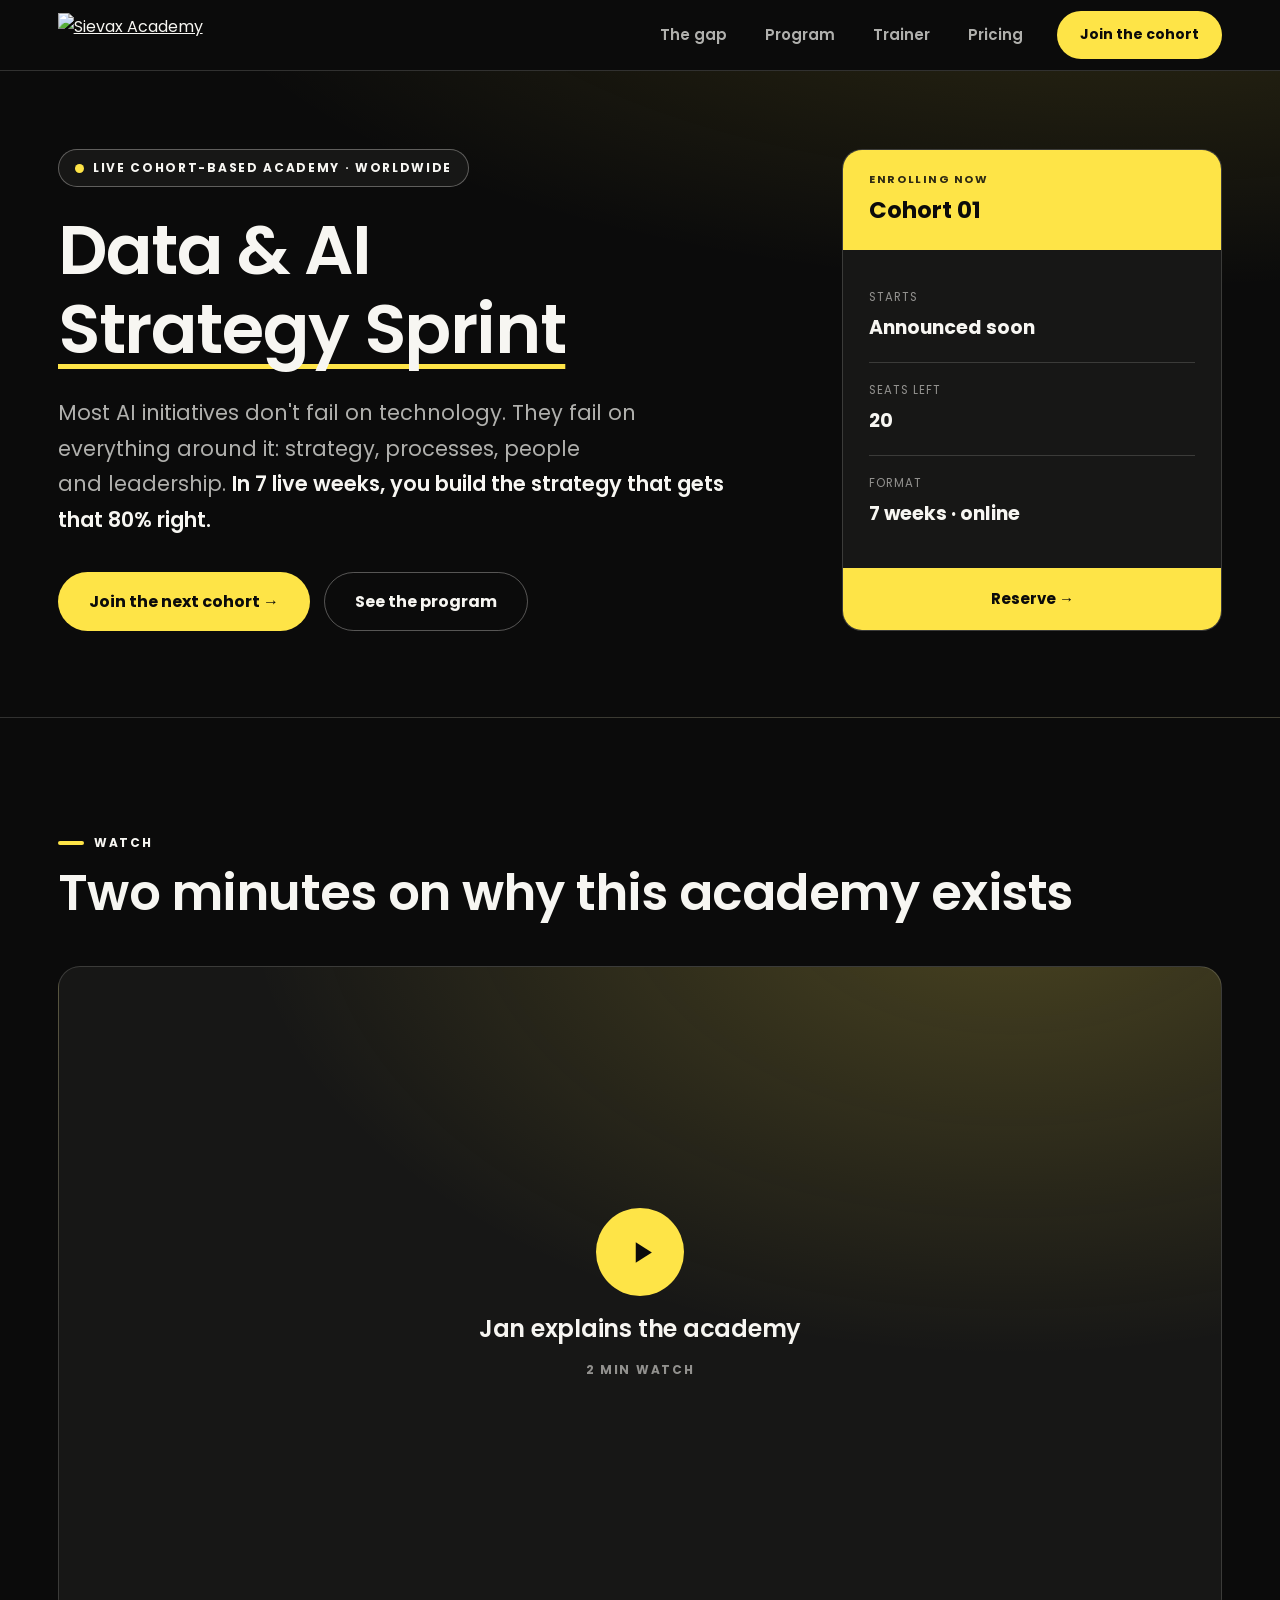
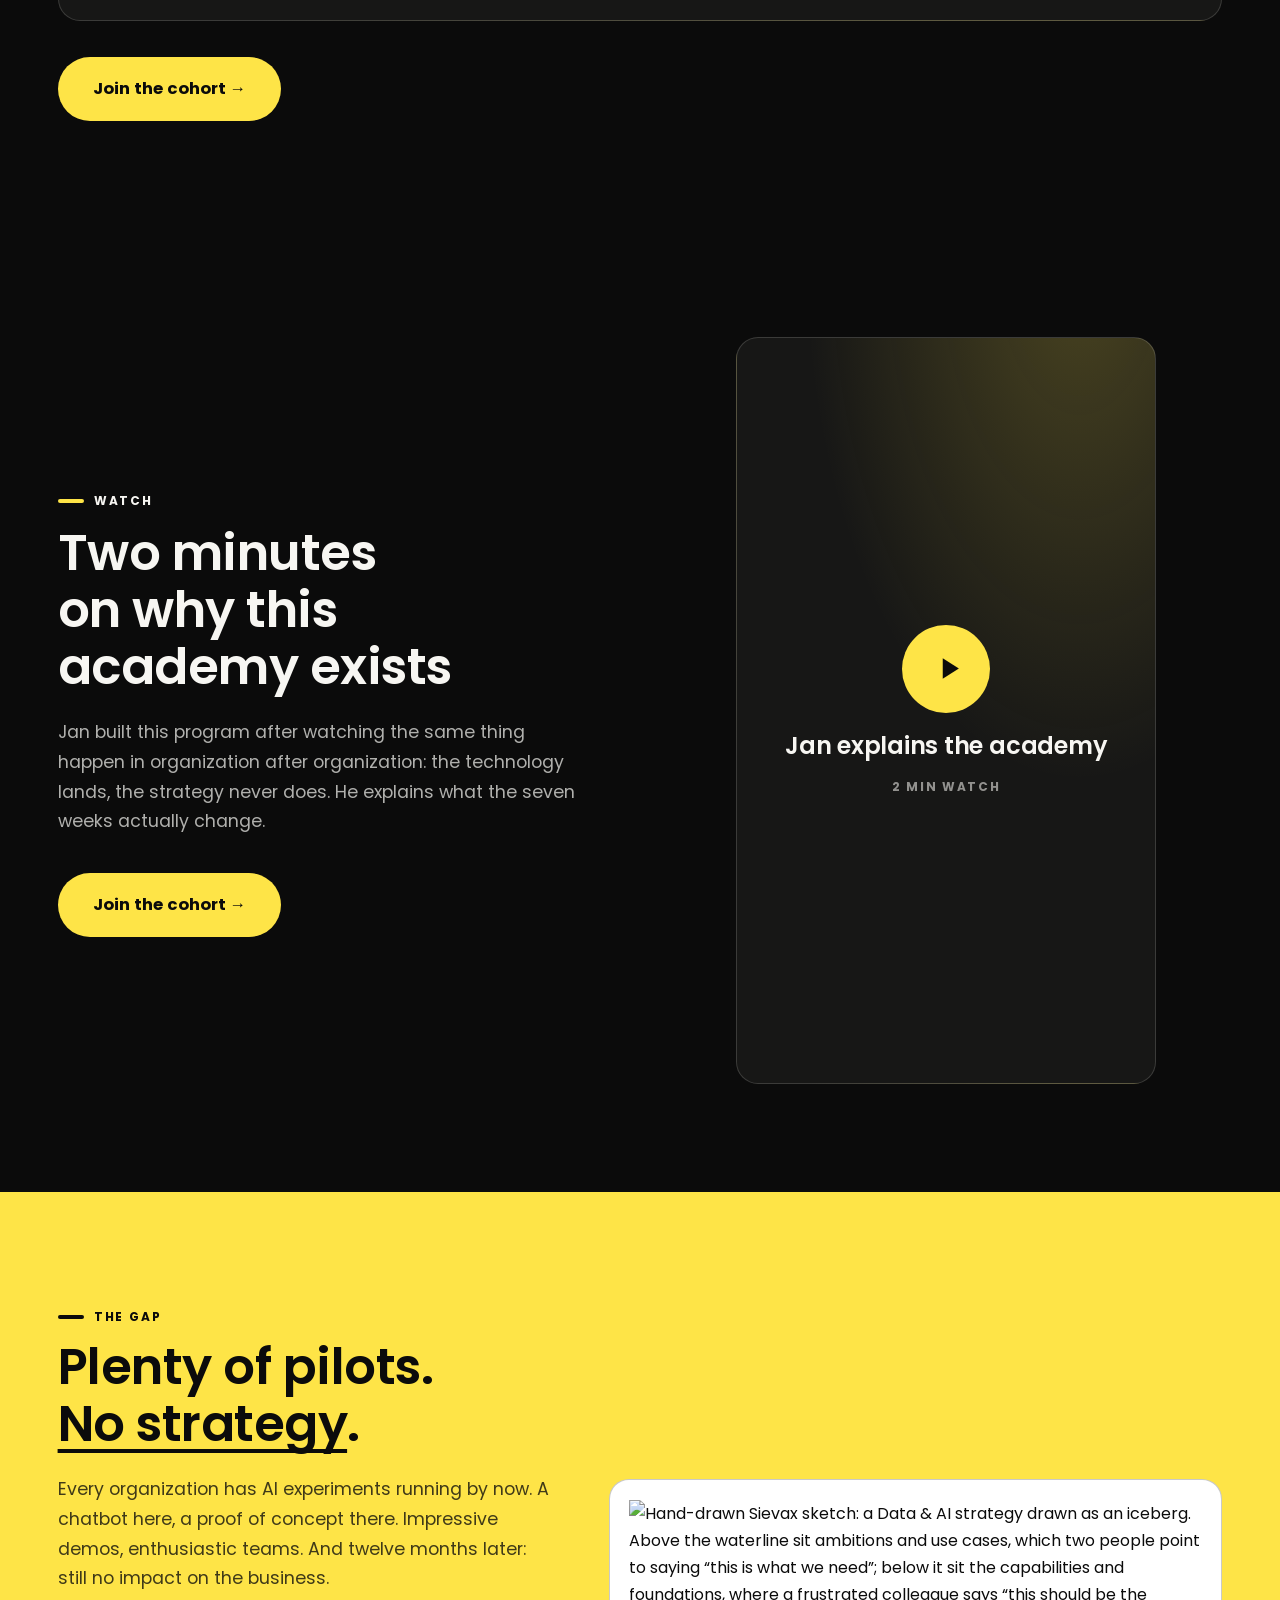
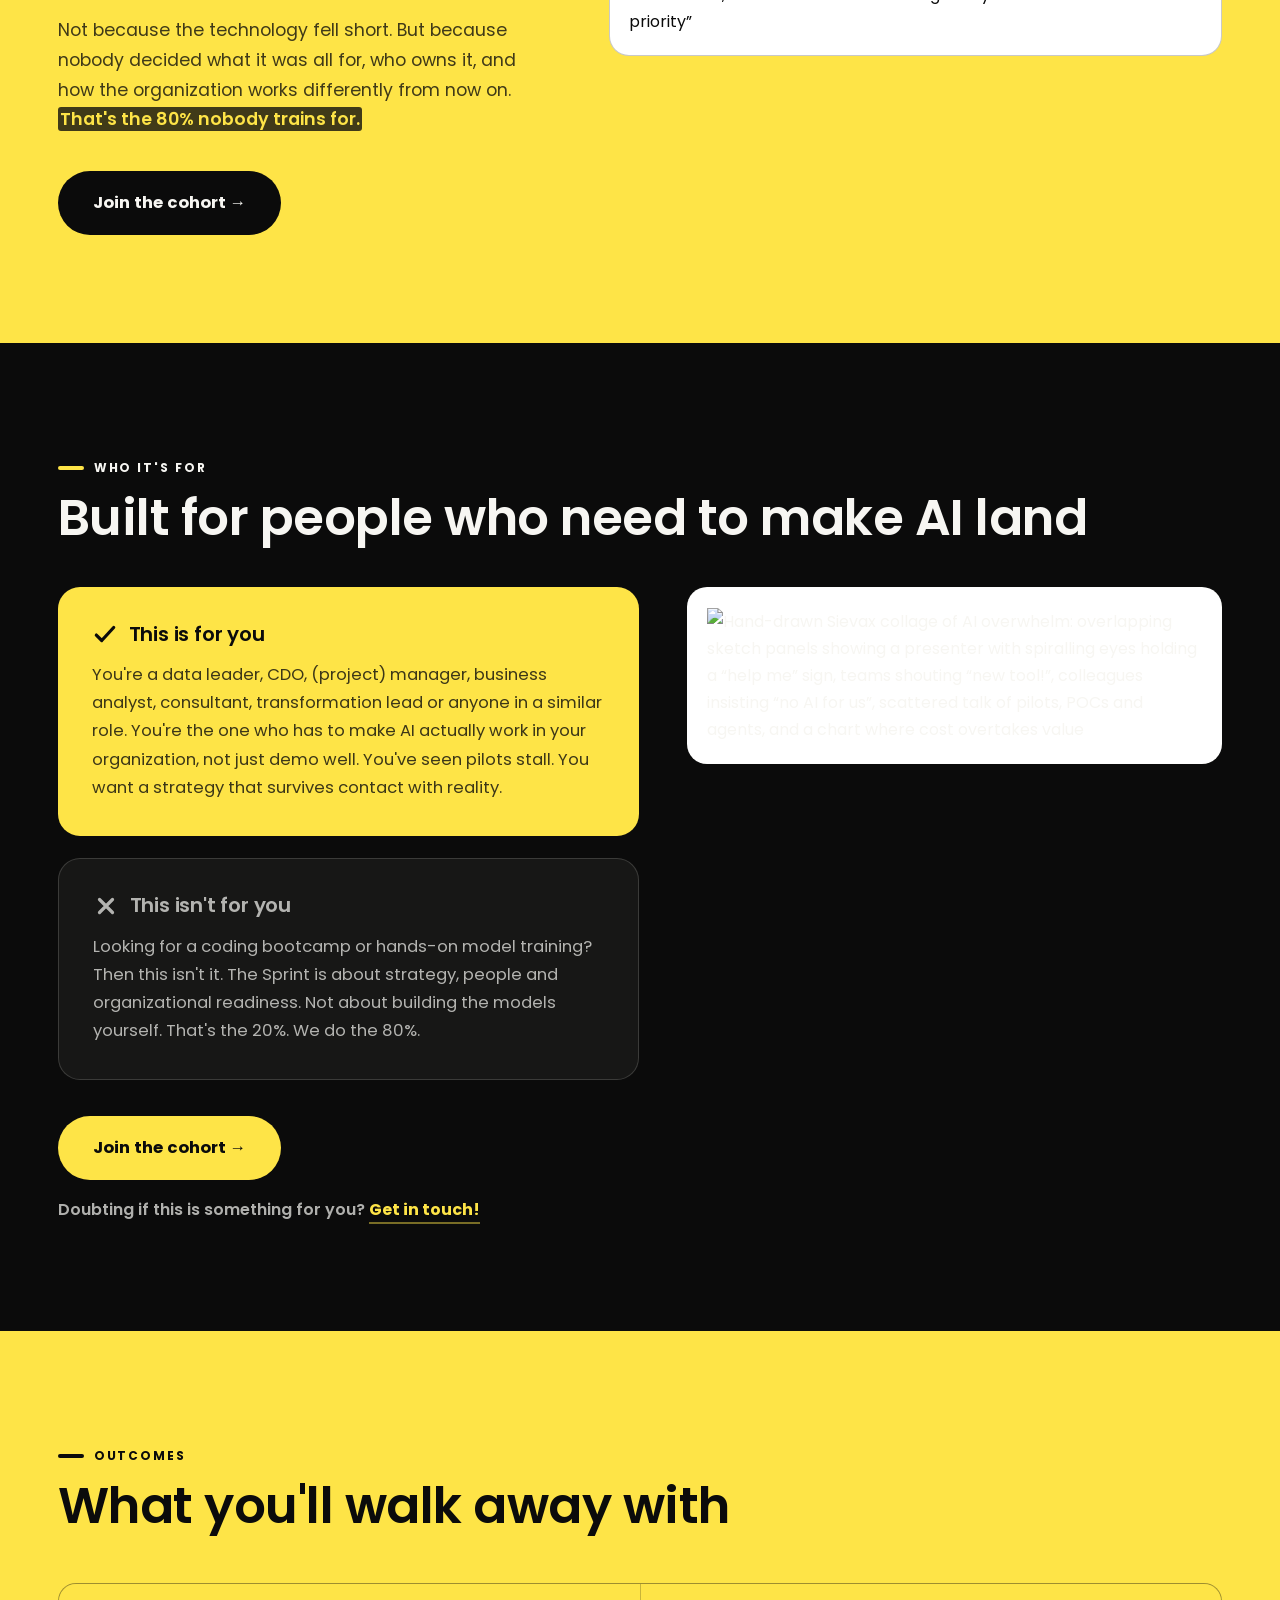
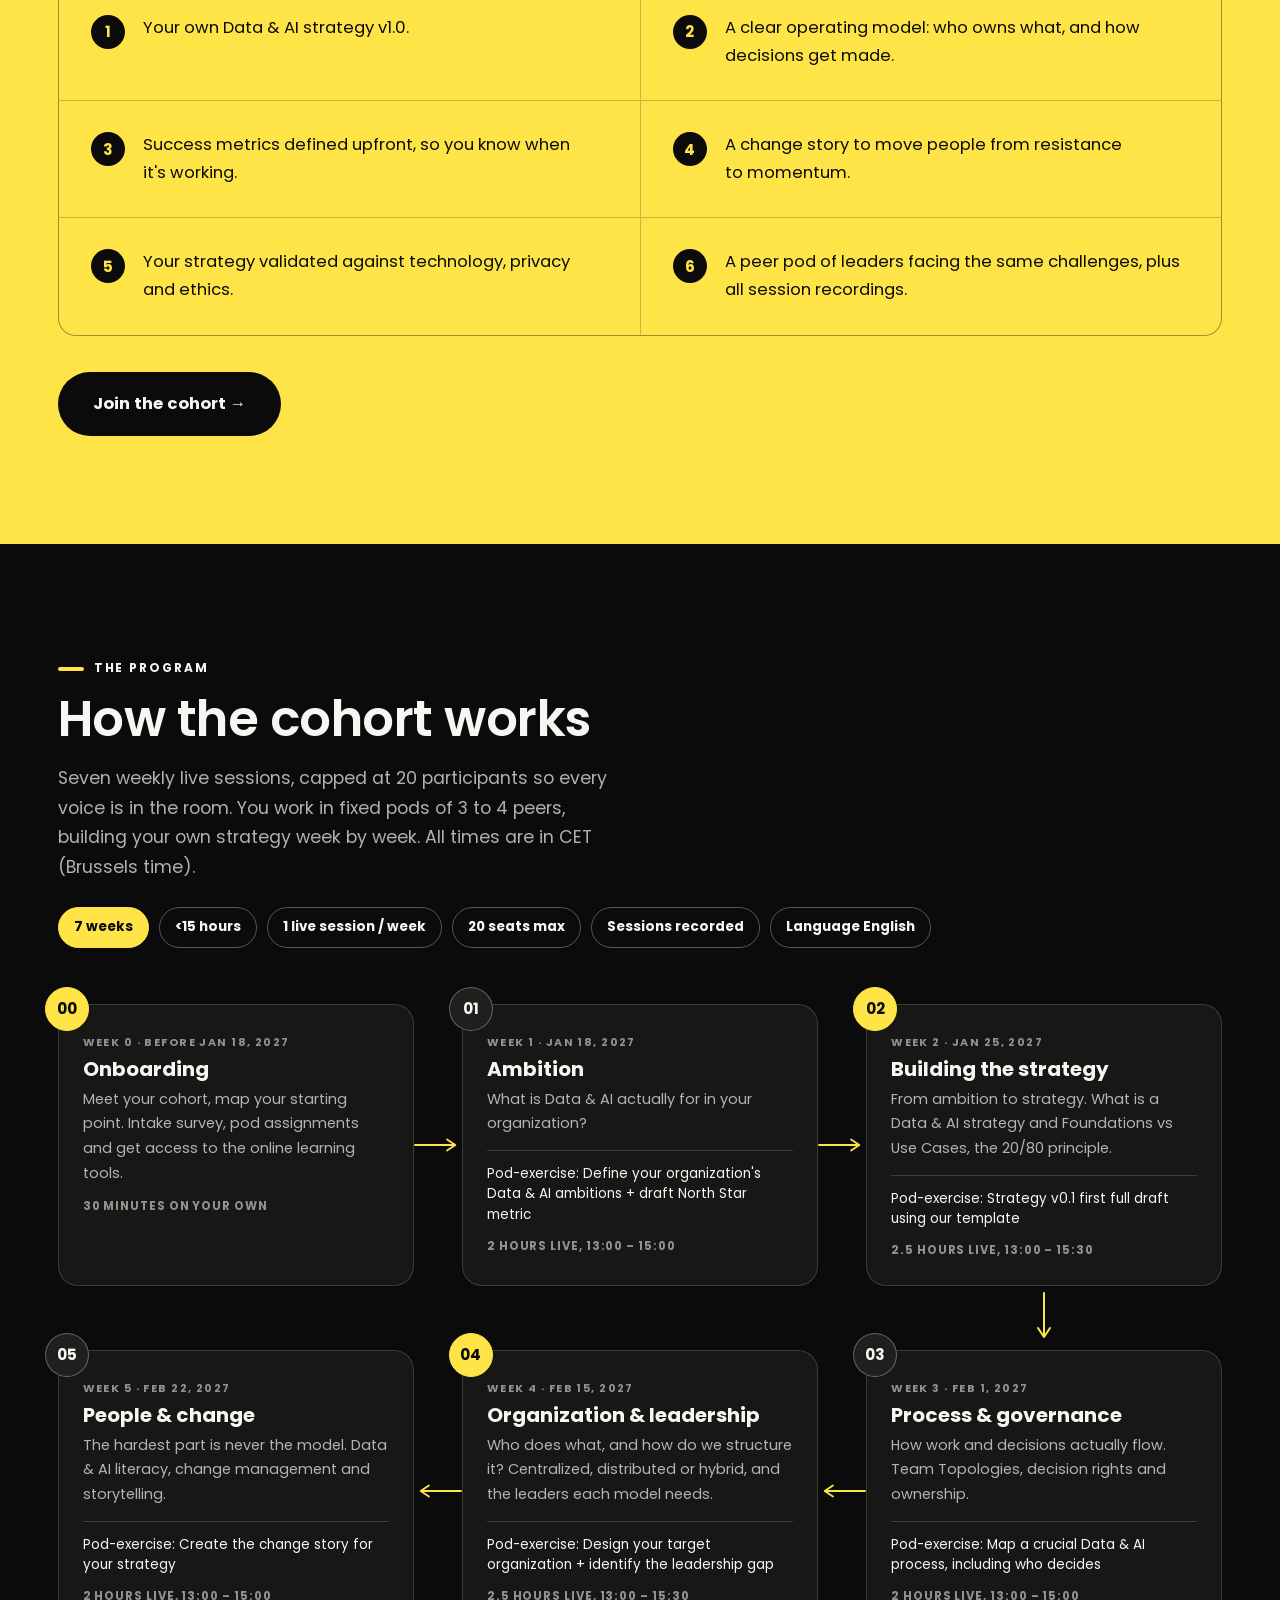
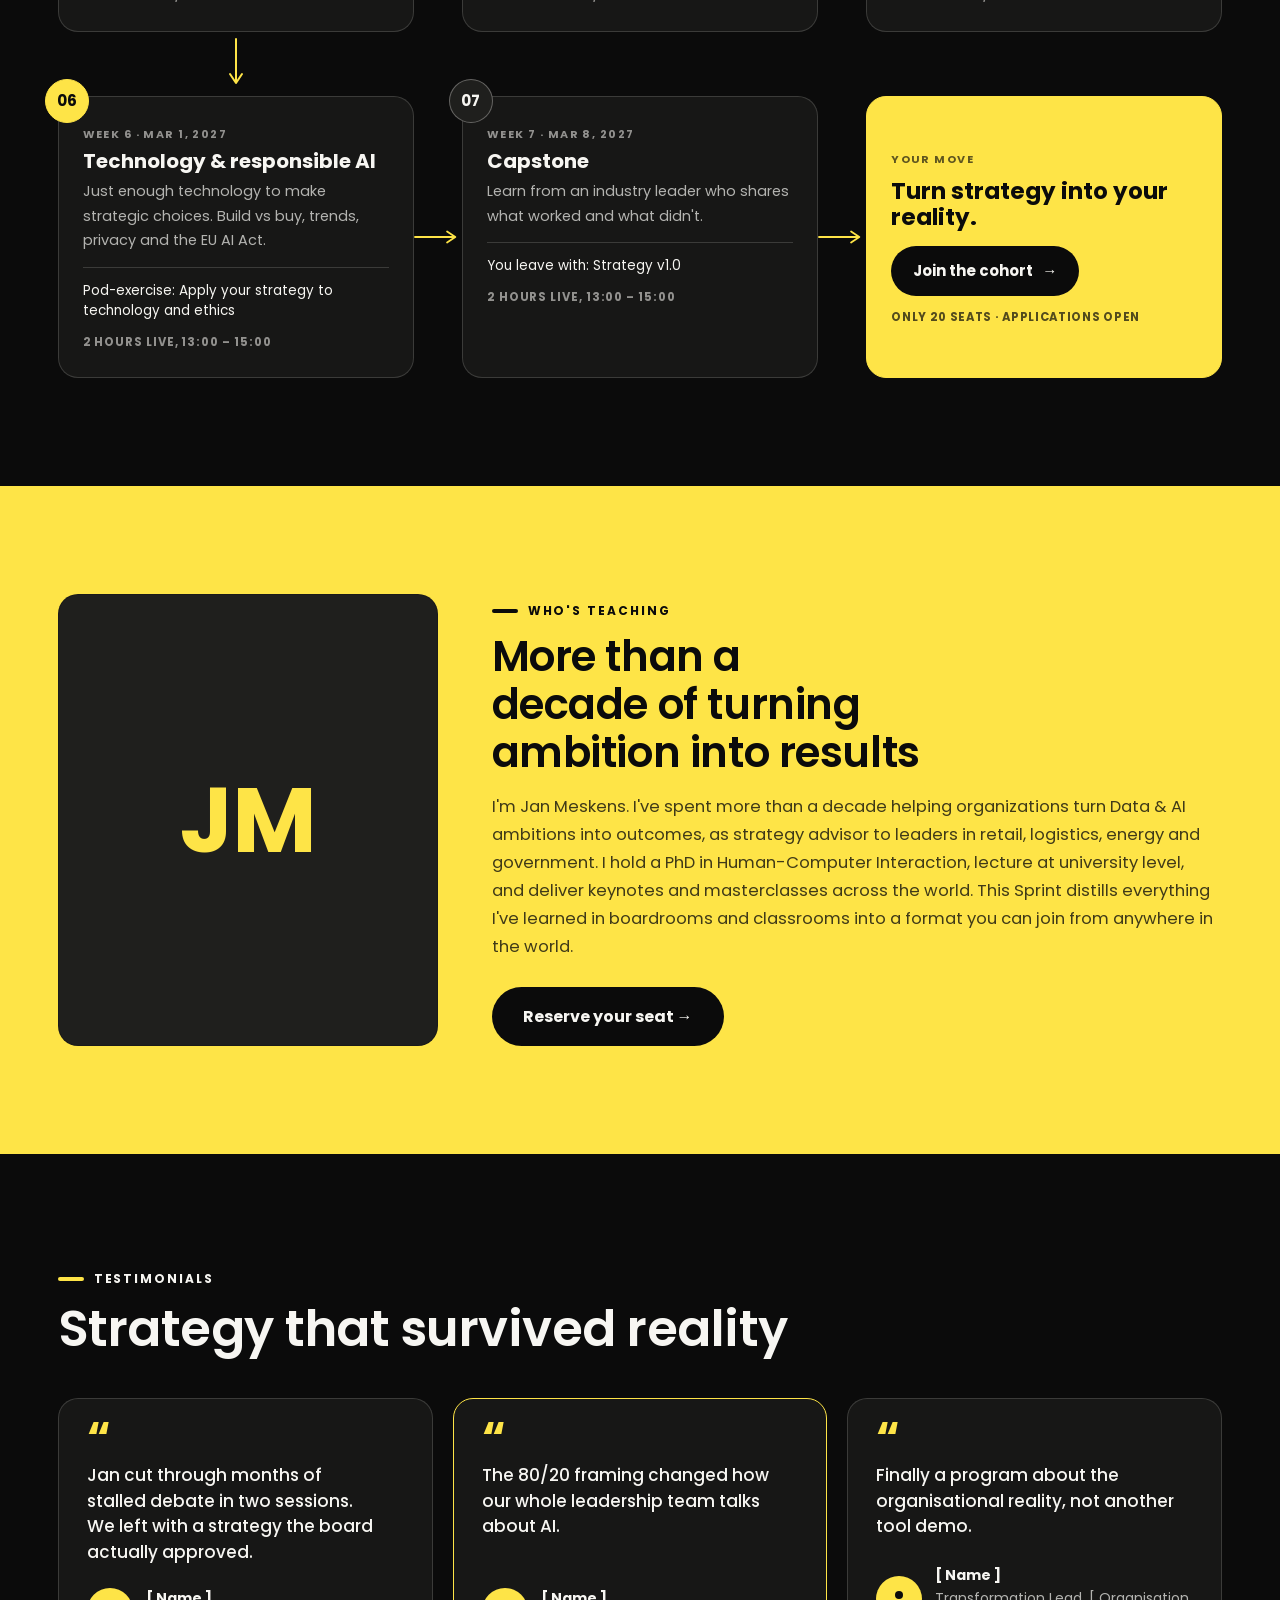
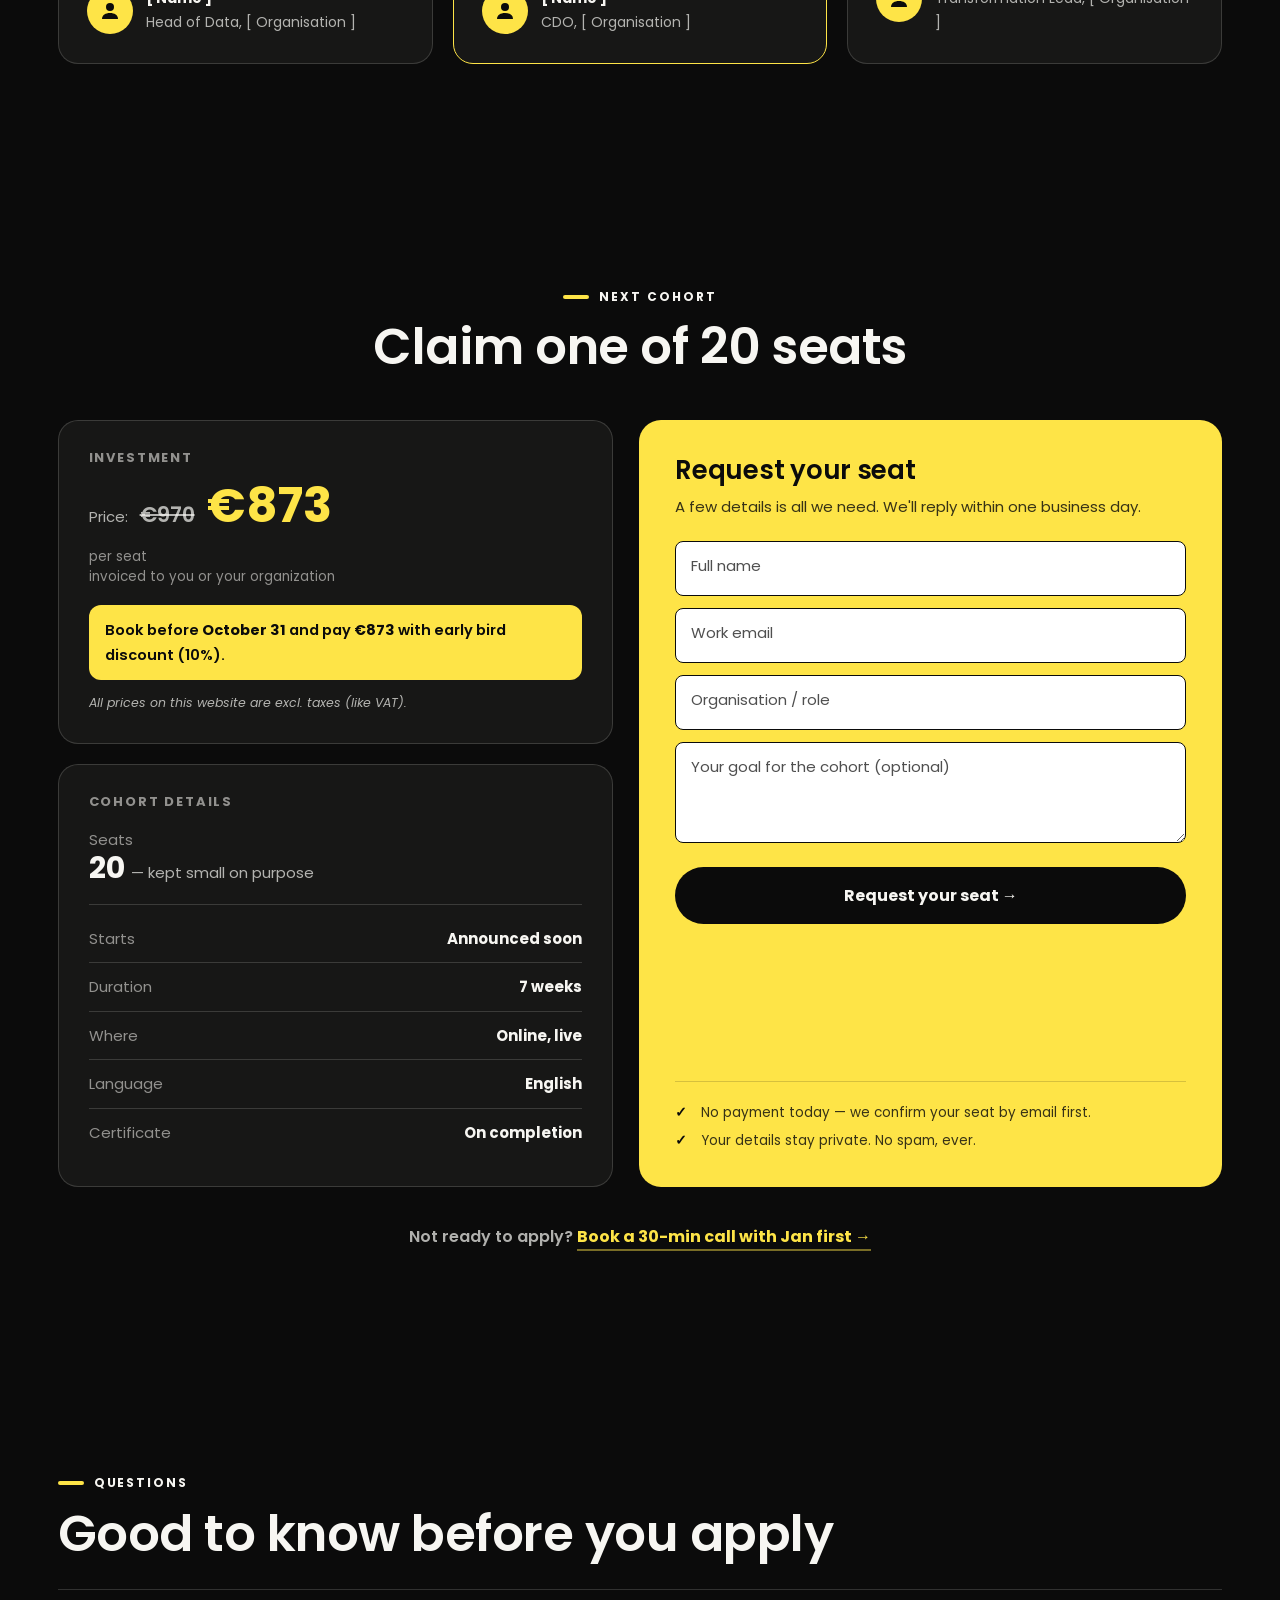
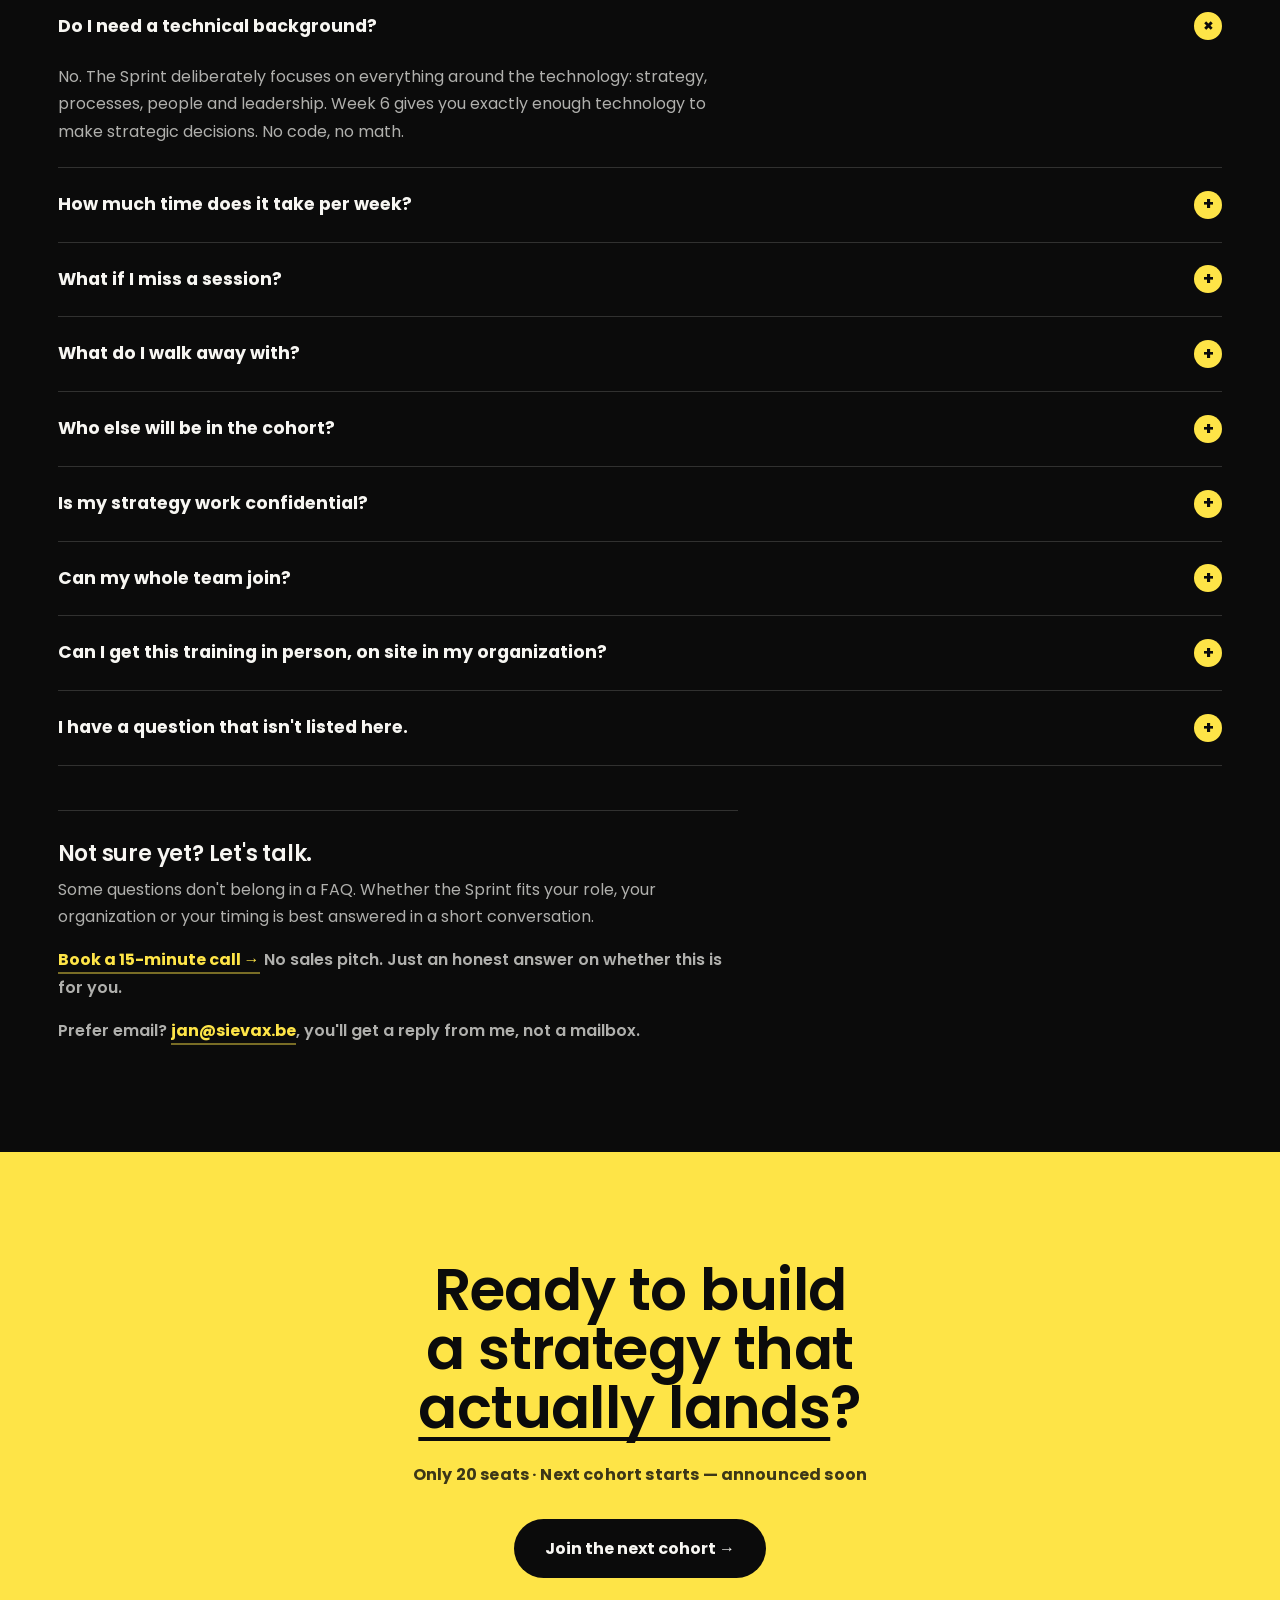
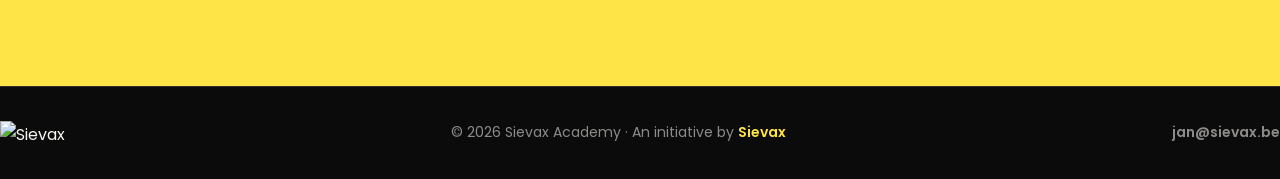
==== commit 07ac1377: "next cohort" ====
--- a/index.html
+++ b/index.html
@@ -371,6 +371,13 @@
             <h3>Thanks — you're on the list.</h3>
             <p>We'll email you within one business day.</p>
           </div>
+
+          <!-- Reassurance footer — fills the card to match the left column and
+               earns the space with low-friction trust signals. -->
+          <ul class="form-reassure">
+            <li>No payment today — we confirm your seat by email first.</li>
+            <li>Your details stay private. No spam, ever.</li>
+          </ul>
         </div>
       </div>
 
--- a/css/flat.css
+++ b/css/flat.css
@@ -1426,13 +1426,50 @@
 }
 /* the form is the page's one job — it gets the loudest surface */
 .form-card {
-  /* hug the form: stretching left it with a large void of dead yellow */
-  align-self: start;
+  /* stretch to match the left column; the reassurance footer (pinned to the
+     bottom via margin-top:auto) absorbs the extra height so there is no void. */
+  display: flex;
+  flex-direction: column;
   background: var(--yellow);
   border: none;
   border-radius: var(--radius);
   padding: clamp(28px, 3vw, 36px);
   color: var(--on-yellow);
+}
+/* trust signals at the foot of the card — margin-top:auto pushes them to the
+   bottom, letting the flexible gap above soak up whatever height is left over */
+.form-reassure {
+  margin-top: auto;
+  display: flex;
+  flex-direction: column;
+  gap: 9px;
+  list-style: none;
+}
+.form-reassure li {
+  position: relative;
+  padding-left: 26px;
+  font-size: 13.5px;
+  line-height: 1.4;
+  color: rgba(11, 11, 11, 0.82);
+}
+/* a marker-style check, in keeping with the whiteboard language */
+.form-reassure li::before {
+  content: "\2713";
+  position: absolute;
+  left: 0;
+  top: 0;
+  font-family: var(--disp);
+  font-weight: 700;
+  color: var(--on-yellow);
+}
+/* the first trust line carries a hairline to separate it from the form */
+.form-reassure li:first-child {
+  border-top: 1px solid rgba(11, 11, 11, 0.16);
+  padding-top: 22px;
+  margin-top: 4px;
+}
+.form-reassure li:first-child::before {
+  top: 22px;
 }
 .form-card h3 {
   font-size: 26px;
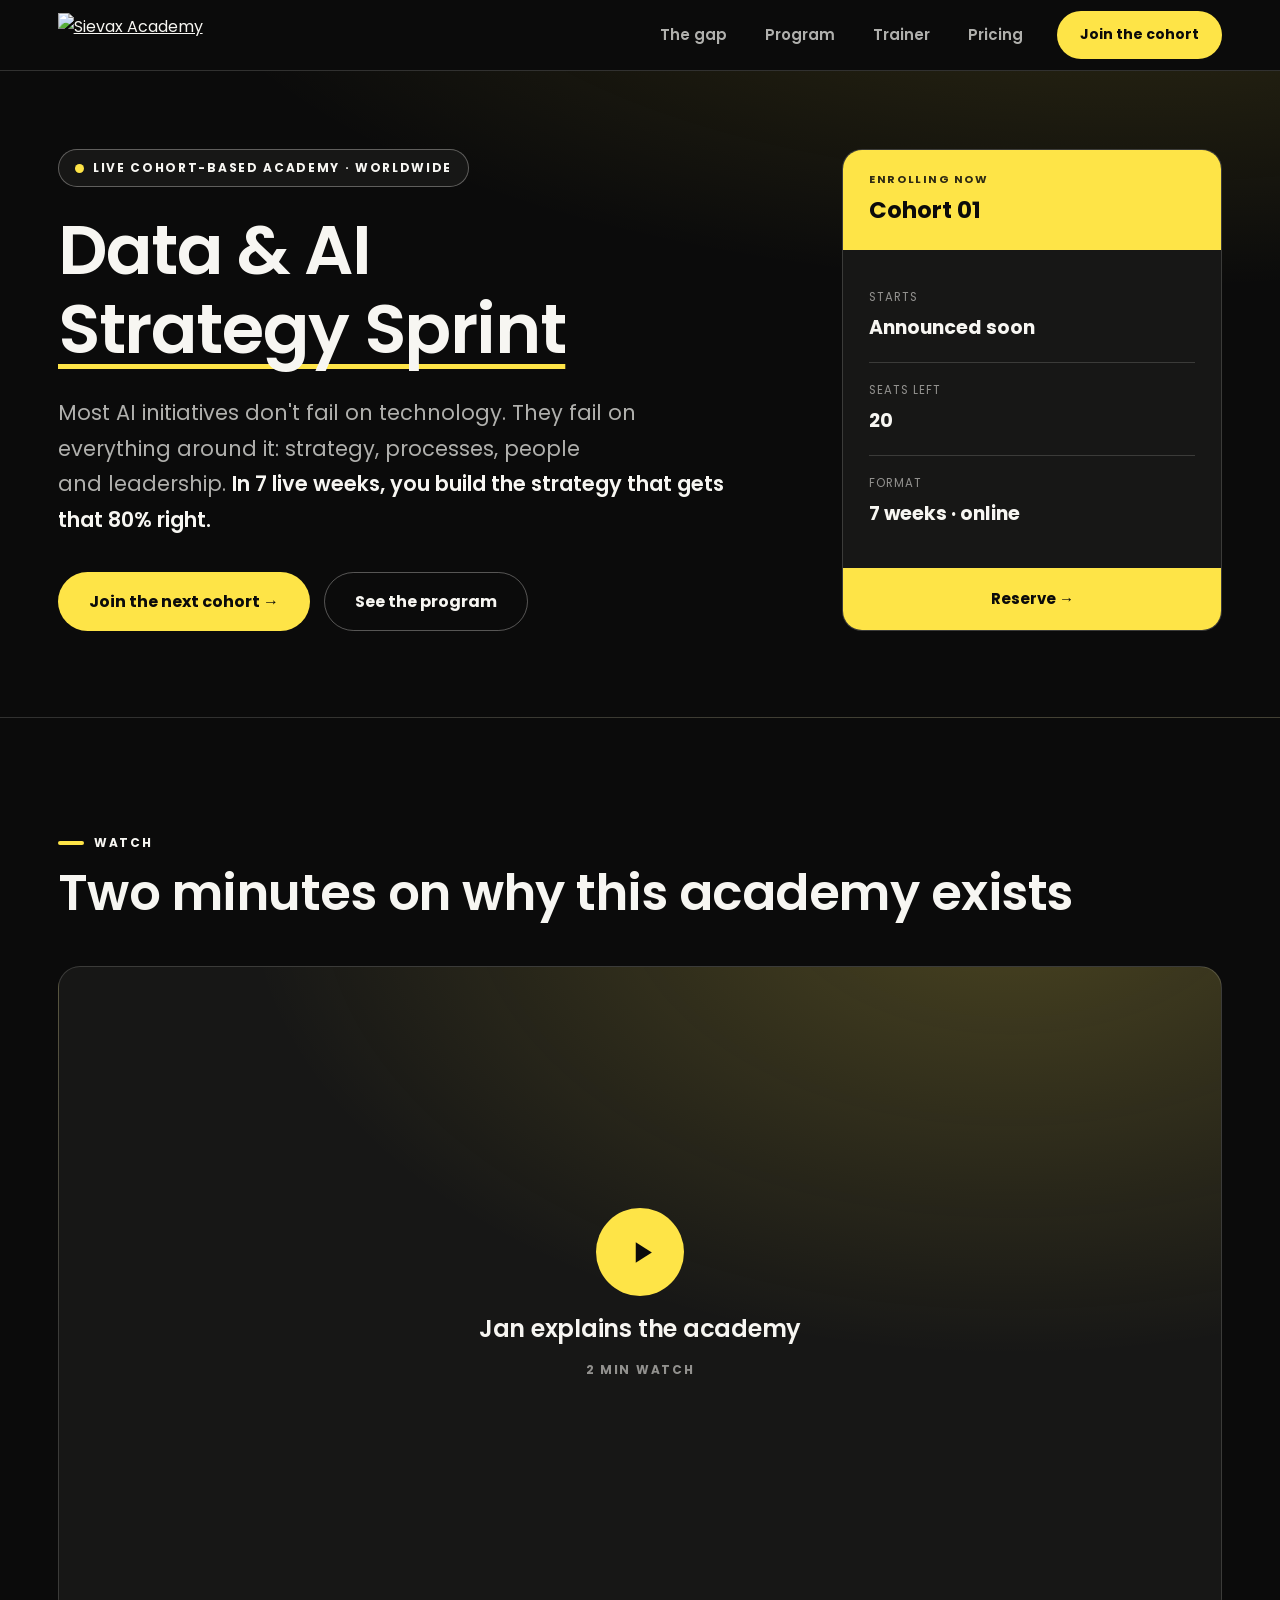
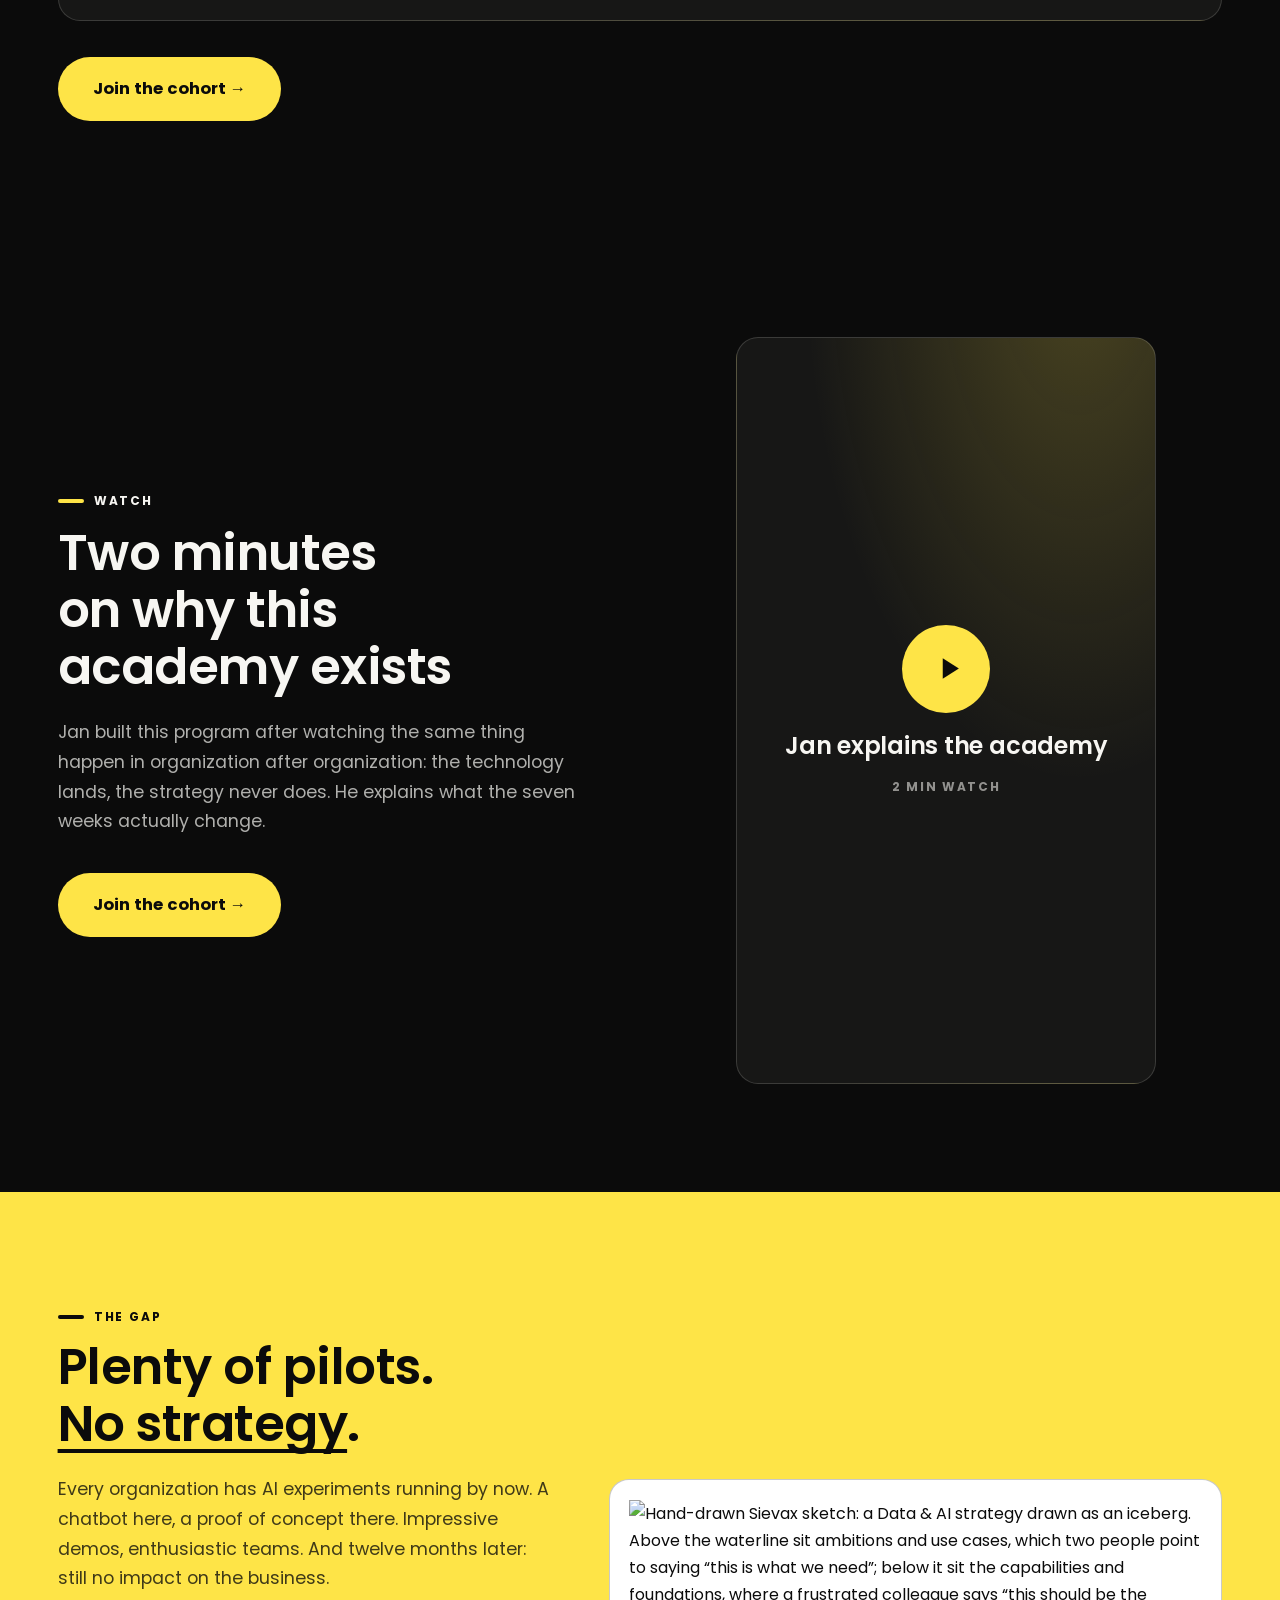
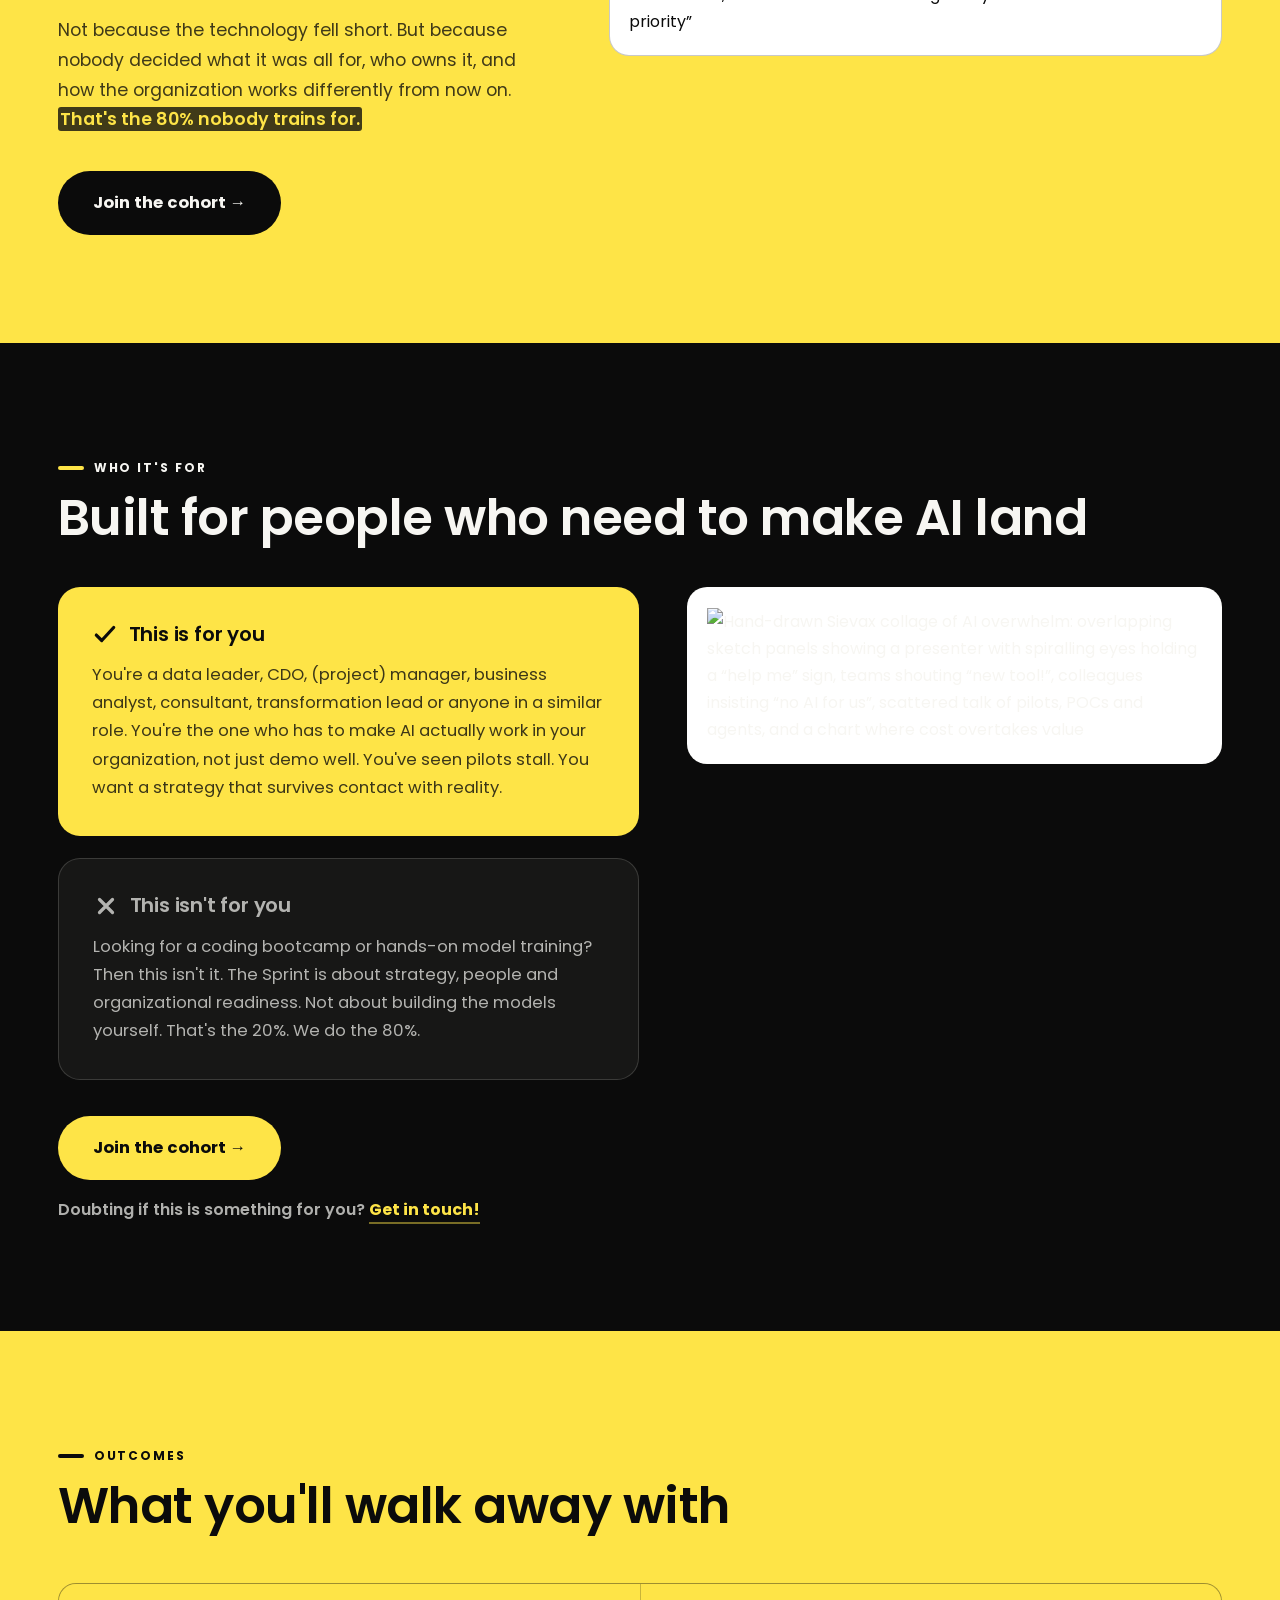
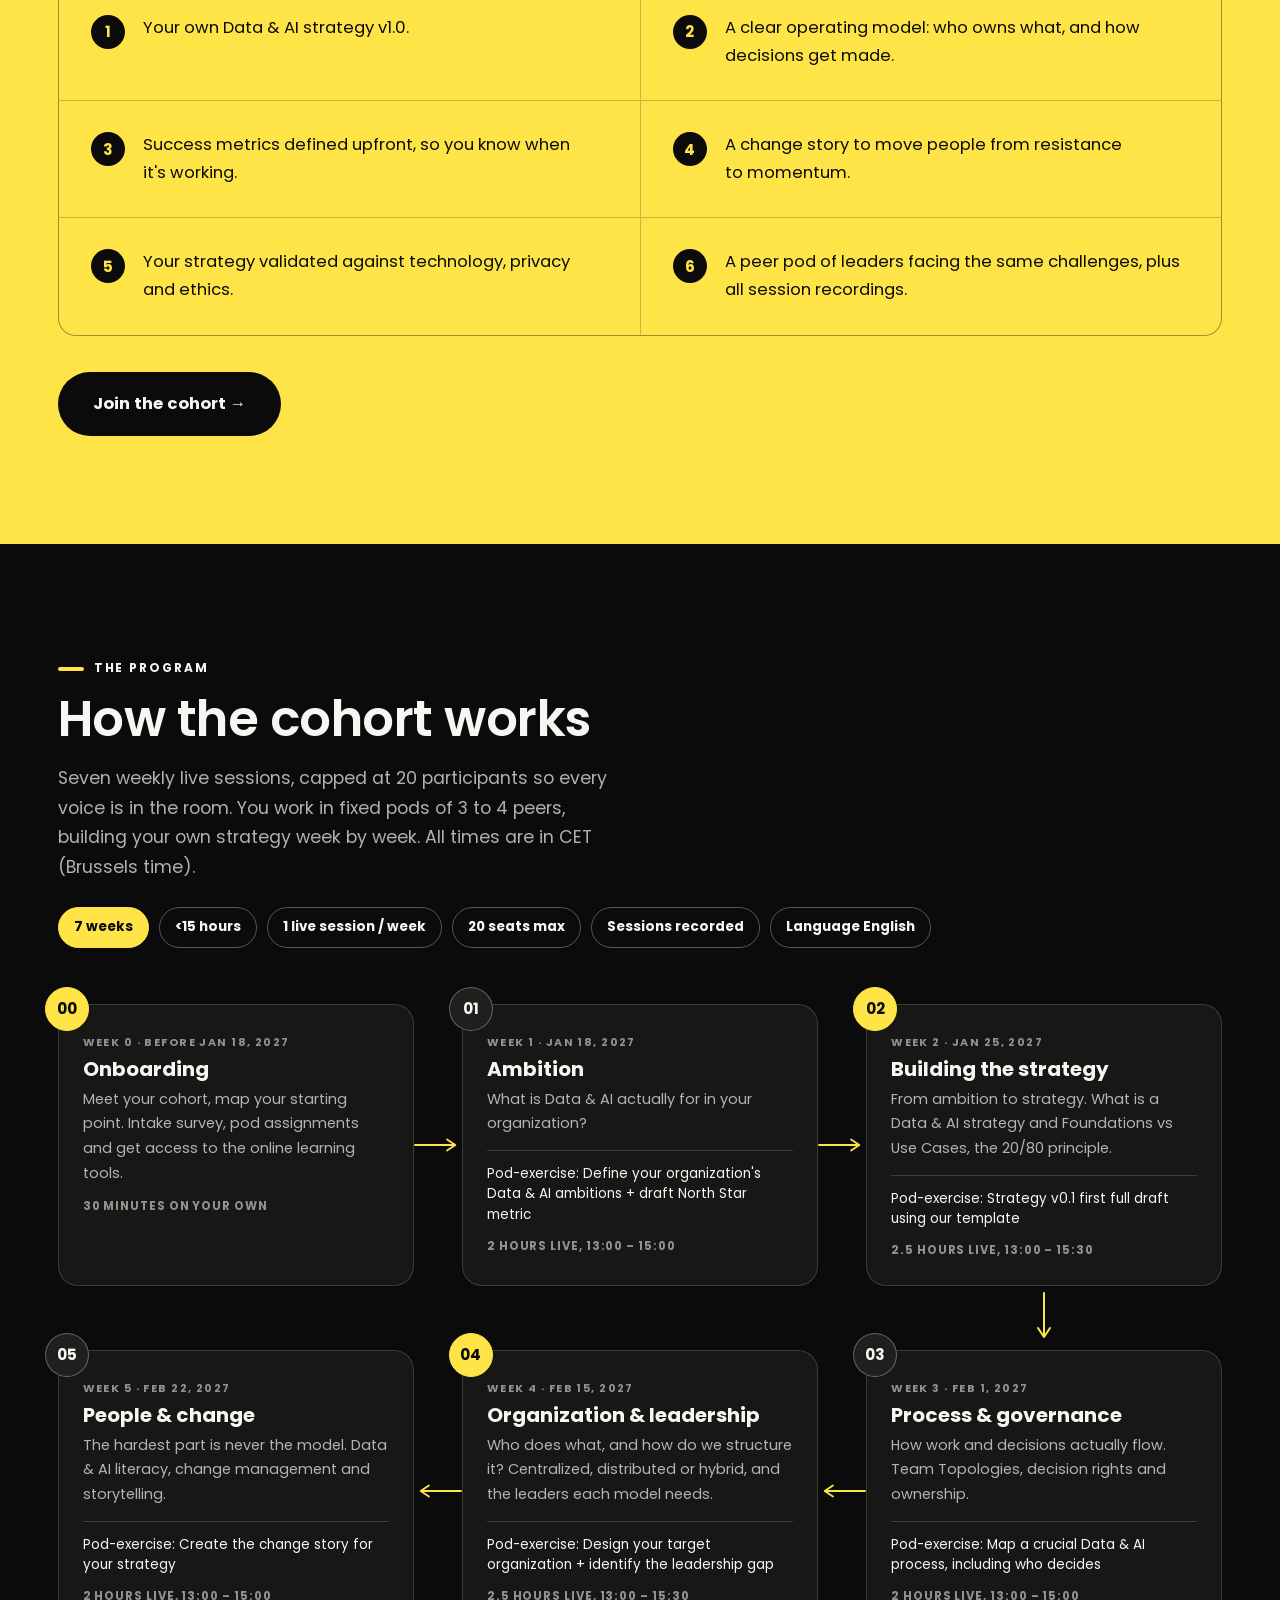
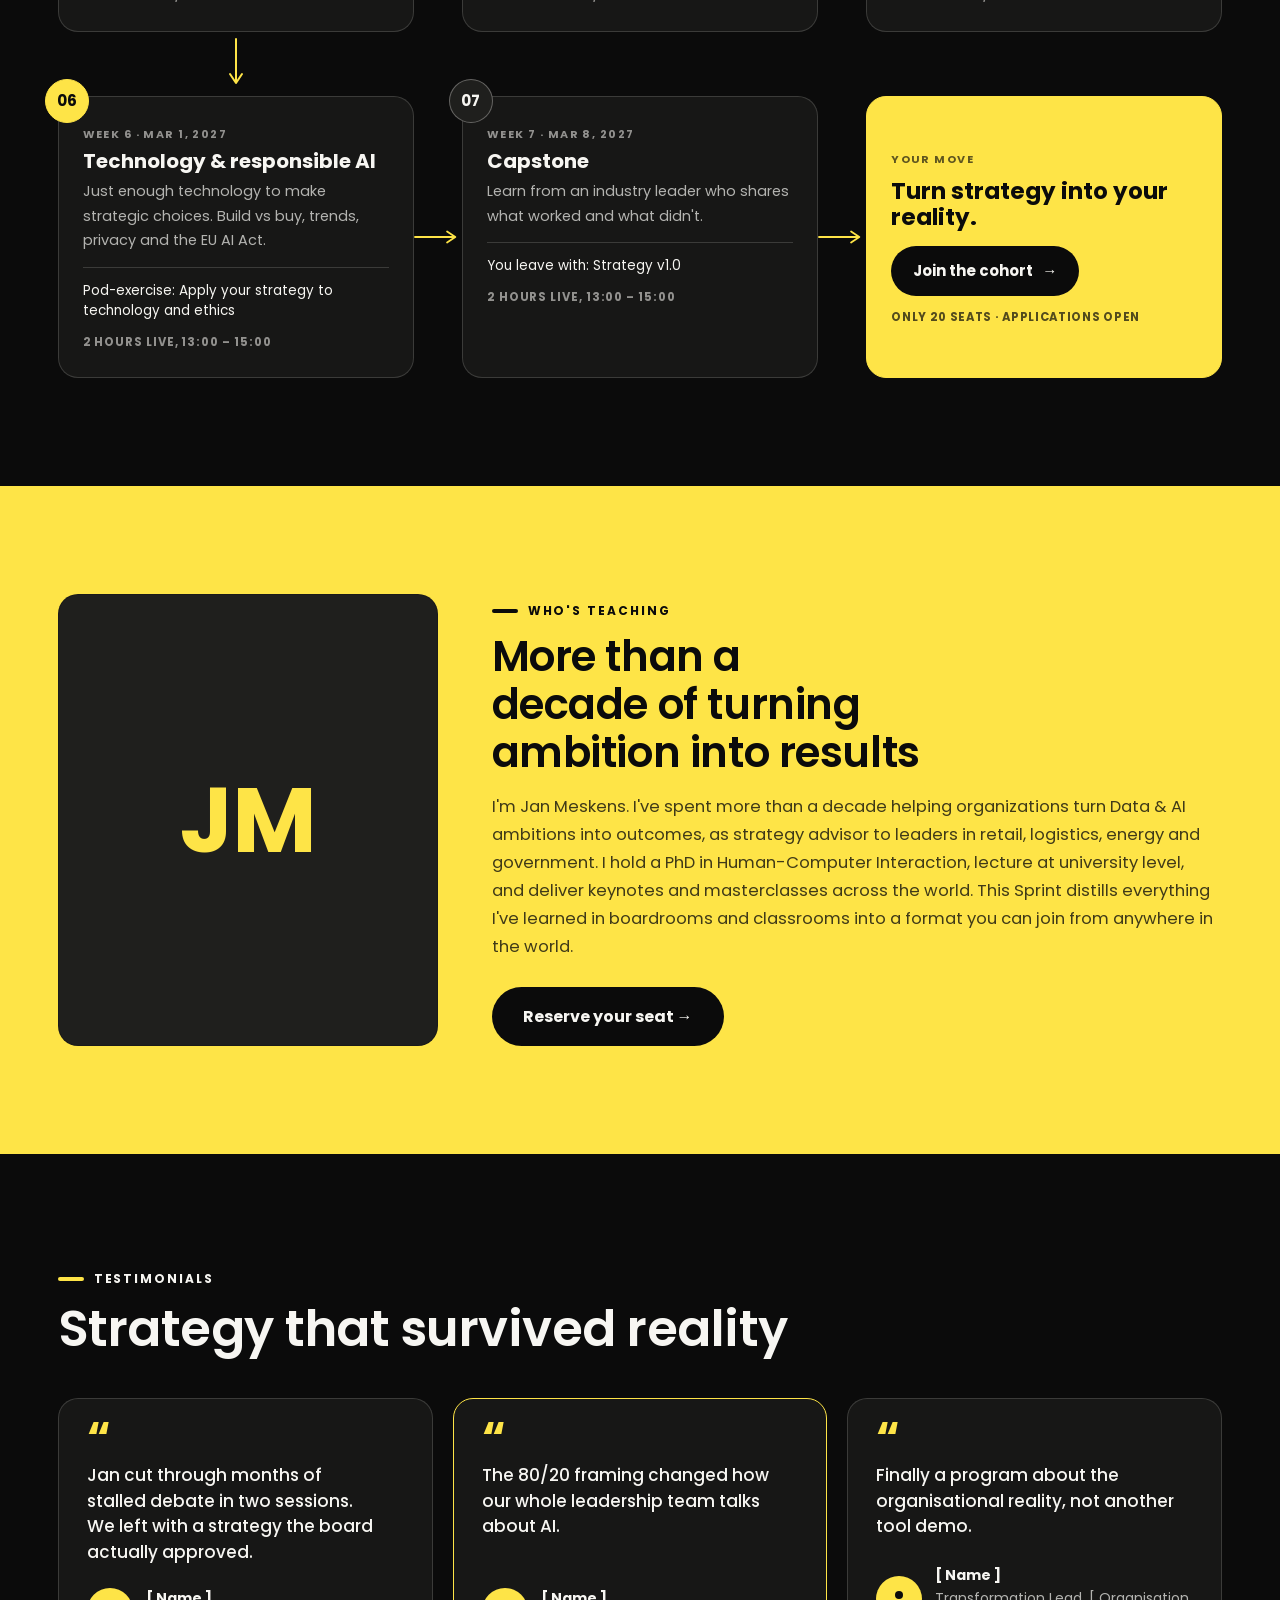
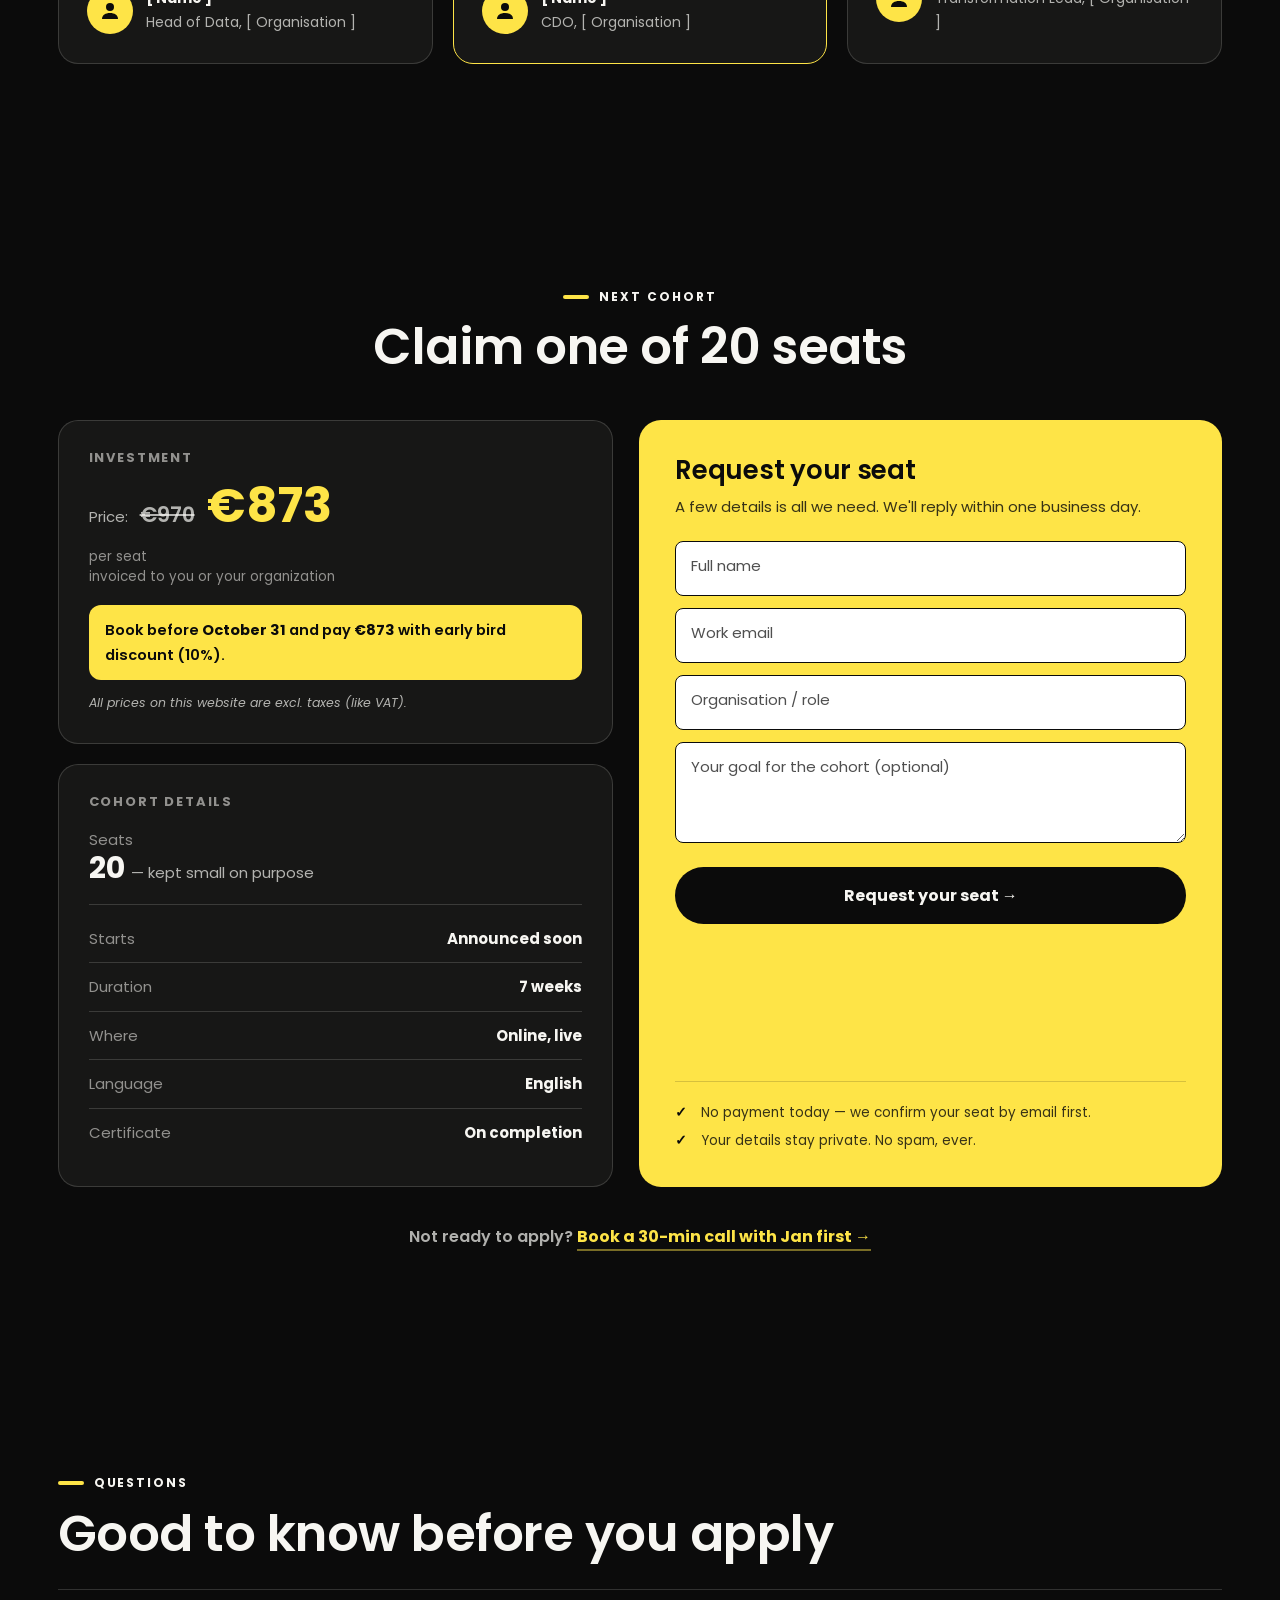
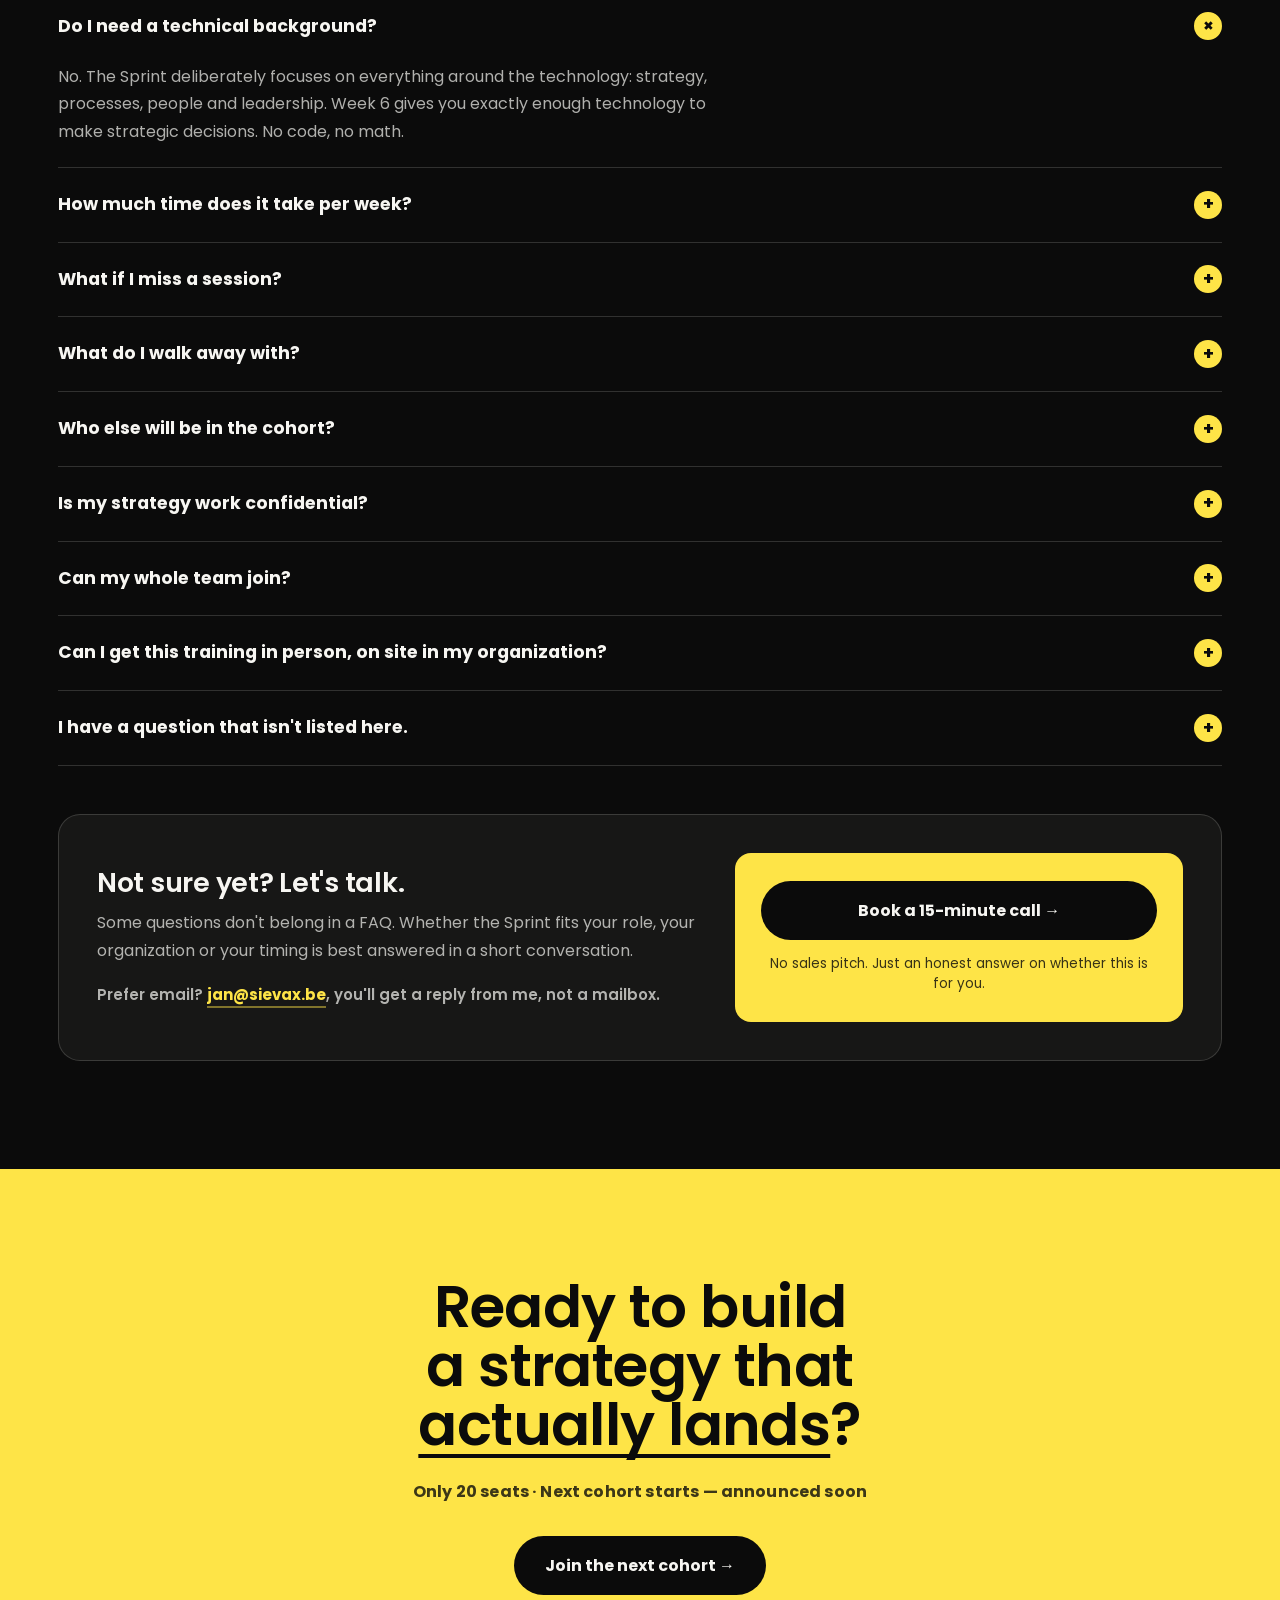
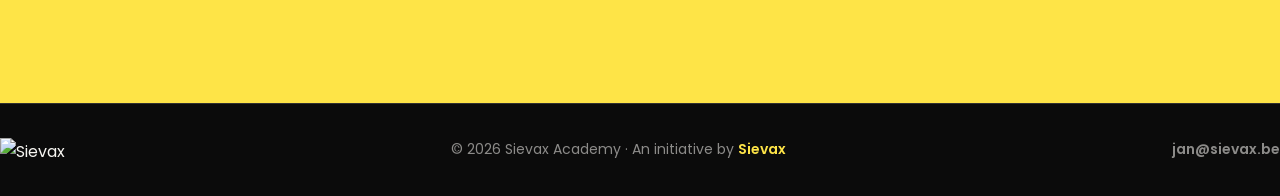
==== commit 5cd2411c: "fixes" ====
--- a/index.html
+++ b/index.html
@@ -402,15 +402,17 @@
 
       <!-- Soft alternative to applying, for people still weighing it up. -->
       <div class="faq-talk">
-        <h3>Not sure yet? Let's talk.</h3>
-        <p>Some questions don't belong in a FAQ. Whether the Sprint fits your role, your organization or your timing is best answered in a short conversation.</p>
-        <p class="alt-line">
+        <div class="faq-talk-body">
+          <h3>Not sure yet? Let's talk.</h3>
+          <p>Some questions don't belong in a FAQ. Whether the Sprint fits your role, your organization or your timing is best answered in a short conversation.</p>
+          <p class="alt-line ft-email">Prefer email? <a href="mailto:jan@sievax.be">jan@sievax.be</a>, you'll get a reply from me, not a mailbox.</p>
+        </div>
+        <div class="faq-talk-cta">
           <!-- TODO: this points at the existing 30-min Calendly. A real
                15-minute booking link is still needed from the client. -->
-          <a href="https://calendly.com/jan-sievax/call-30-jan" target="_blank" rel="noopener">Book a 15-minute call &rarr;</a>
-          No sales pitch. Just an honest answer on whether this is for you.
-        </p>
-        <p class="alt-line">Prefer email? <a href="mailto:jan@sievax.be">jan@sievax.be</a>, you'll get a reply from me, not a mailbox.</p>
+          <a class="btn btn-dark" href="https://calendly.com/jan-sievax/call-30-jan" target="_blank" rel="noopener">Book a 15-minute call &rarr;</a>
+          <p class="ft-note">No sales pitch. Just an honest answer on whether this is for you.</p>
+        </div>
       </div>
     </div>
   </section>
--- a/css/flat.css
+++ b/css/flat.css
@@ -269,7 +269,6 @@
   color: var(--on-yellow);
 }
 .btn-yellow:hover {
-  background: var(--yd);
   transform: translateY(-2px);
 }
 /* on a yellow section, the primary button inverts to ink */
@@ -280,7 +279,6 @@
 }
 .on-yellow .btn-yellow:hover,
 .btn-dark:hover {
-  background: #000;
   transform: translateY(-2px);
 }
 .btn-ghost {
@@ -289,18 +287,14 @@
   border-color: var(--line-strong);
 }
 .btn-ghost:hover {
-  background: var(--fg);
-  color: var(--board);
-  border-color: var(--fg);
+  transform: translateY(-2px);
 }
 .on-yellow .btn-ghost {
   color: var(--on-yellow);
   border-color: rgba(11, 11, 11, 0.4);
 }
 .on-yellow .btn-ghost:hover {
-  background: var(--on-yellow);
-  color: var(--yellow);
-  border-color: var(--on-yellow);
+  transform: translateY(-2px);
 }
 
 /* generic section head */
@@ -365,8 +359,7 @@
     background 0.16s;
 }
 .nav-cta:hover {
-  background: var(--yd);
-  transform: translateY(-1px);
+  transform: translateY(-2px);
 }
 /* hamburger toggle — hidden on desktop */
 .nav-toggle {
@@ -580,10 +573,10 @@
   align-items: center;
   justify-content: center;
   gap: 9px;
-  transition: background 0.16s;
+  transition: transform 0.16s;
 }
 .enroll-go:hover {
-  background: var(--yd);
+  transform: translateY(-2px);
 }
 
 /* GAP */
@@ -926,16 +919,6 @@
   border-radius: 999px;
   background: var(--on-yellow);
   color: var(--fg);
-  transition: background 0.18s ease, transform 0.18s ease;
-}
-.stop.cta .cta-btn span {
-  transition: transform 0.18s ease;
-}
-.stop.cta:hover .cta-btn {
-  background: #000;
-}
-.stop.cta:hover .cta-btn span {
-  transform: translateX(5px);
 }
 .stop.cta .cta-seats {
   font-family: var(--disp);
@@ -1624,22 +1607,49 @@
 
 /* the soft "let's talk" closer under the FAQ — quiet by design, so it reads
    as the FAQ's last row rather than competing with the yellow CTA below */
+/* lifted into its own card so it stops blending into the FAQ list, with the
+   booking call boxed in yellow on the right to pull the eye. */
 .faq-talk {
-  margin-top: 44px;
-  padding-top: 30px;
-  border-top: 1px solid var(--line);
-  max-width: 68ch;
+  margin-top: 48px;
+  display: grid;
+  grid-template-columns: 1.35fr 1fr;
+  gap: 34px;
+  align-items: center;
+  background: var(--surface);
+  border: 1px solid var(--line);
+  border-radius: 22px;
+  padding: clamp(28px, 3vw, 40px);
 }
 .faq-talk h3 {
-  font-size: 22px;
-}
-.faq-talk p {
+  font-size: clamp(22px, 2.6vw, 27px);
+  line-height: 1.1;
+}
+.faq-talk-body p {
   color: var(--muted);
   font-size: 16px;
-  margin-top: 10px;
-}
-.faq-talk .alt-line {
-  margin-top: 16px;
+  margin-top: 12px;
+}
+.faq-talk-body .ft-email {
+  margin-top: 18px;
+  font-size: 15px;
+}
+/* the yellow attention panel */
+.faq-talk-cta {
+  background: var(--yellow);
+  color: var(--on-yellow);
+  border-radius: 16px;
+  padding: 28px 26px;
+  text-align: center;
+}
+.faq-talk-cta .btn {
+  width: 100%;
+  justify-content: center;
+}
+.faq-talk-cta .ft-note {
+  color: rgba(11, 11, 11, 0.82);
+  font-size: 13.5px;
+  line-height: 1.45;
+  margin-top: 14px;
 }
 
 /* FINAL — the yellow send-off */
@@ -1750,7 +1760,8 @@
   .convert-grid,
   .aud-layout,
   .tr-grid,
-  .vvid-grid {
+  .vvid-grid,
+  .faq-talk {
     grid-template-columns: 1fr;
   }
   /* stacked, the portrait frame would run absurdly tall at full width */
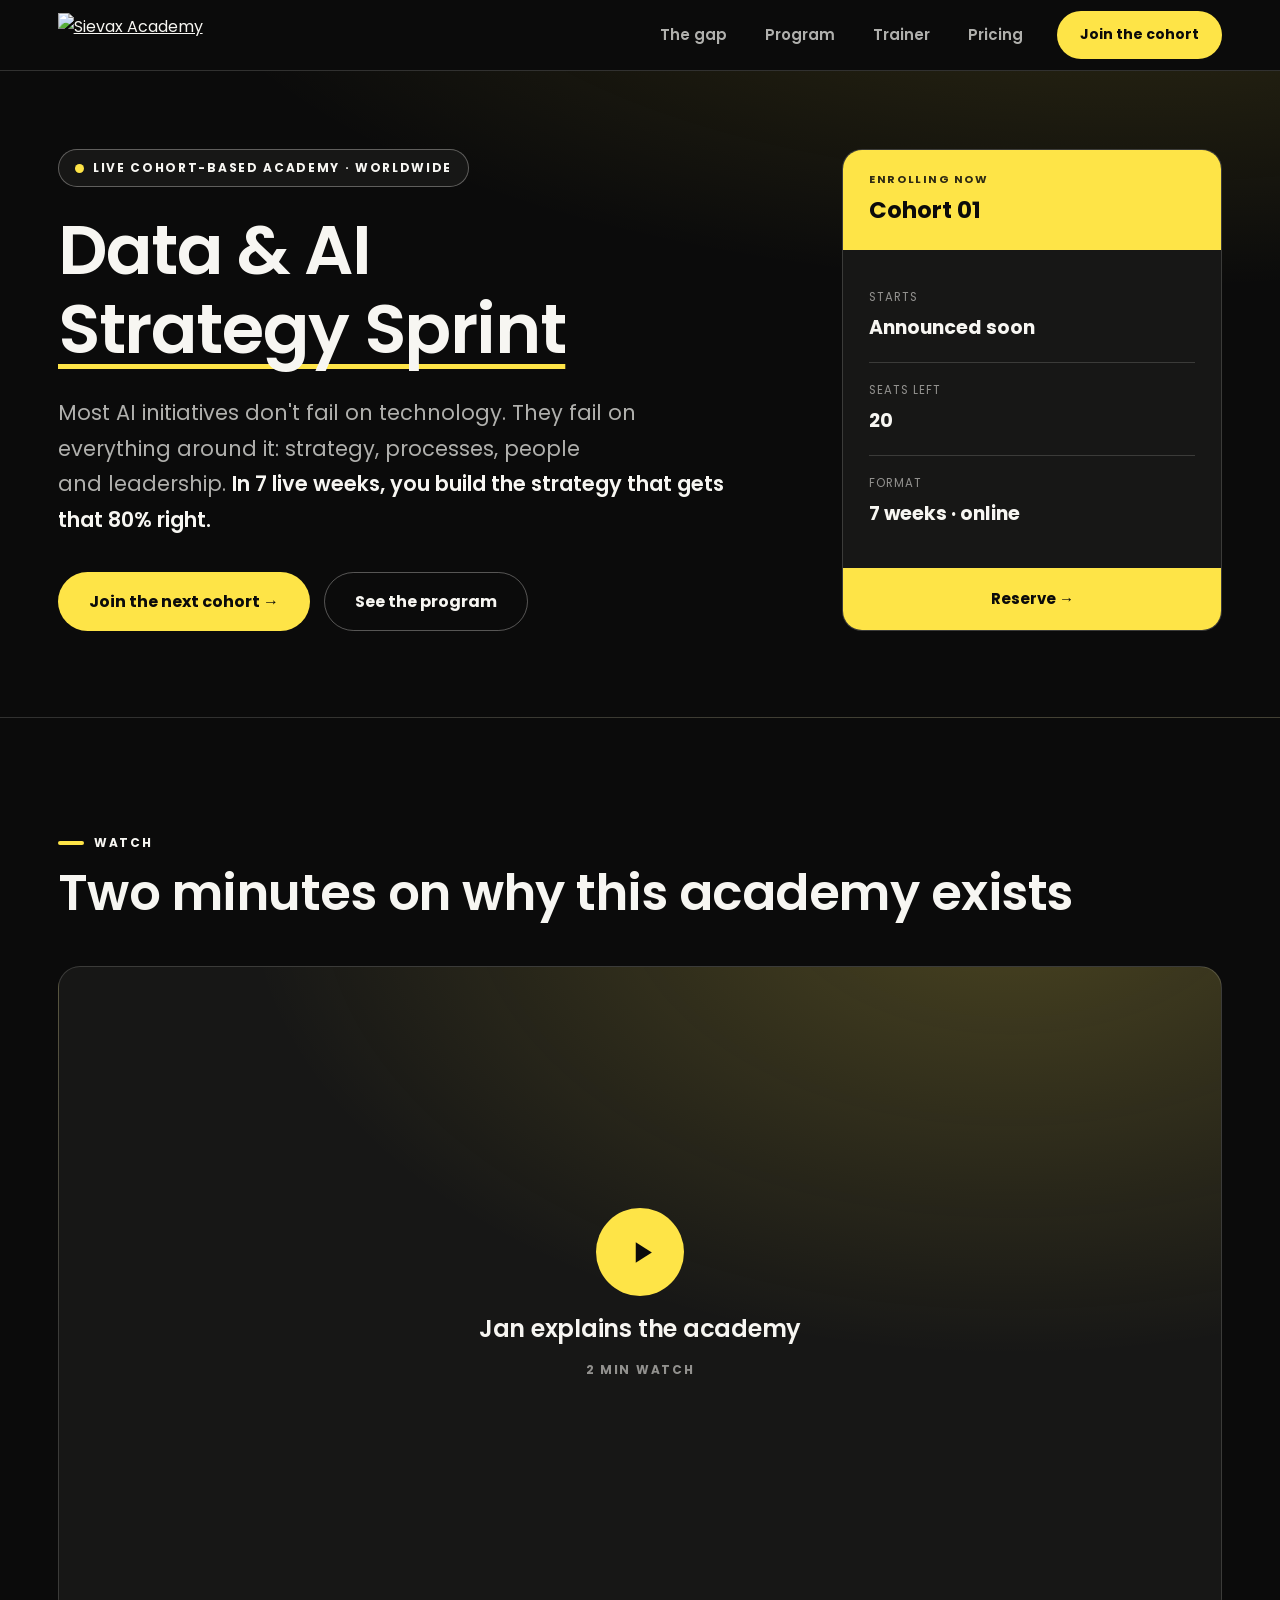
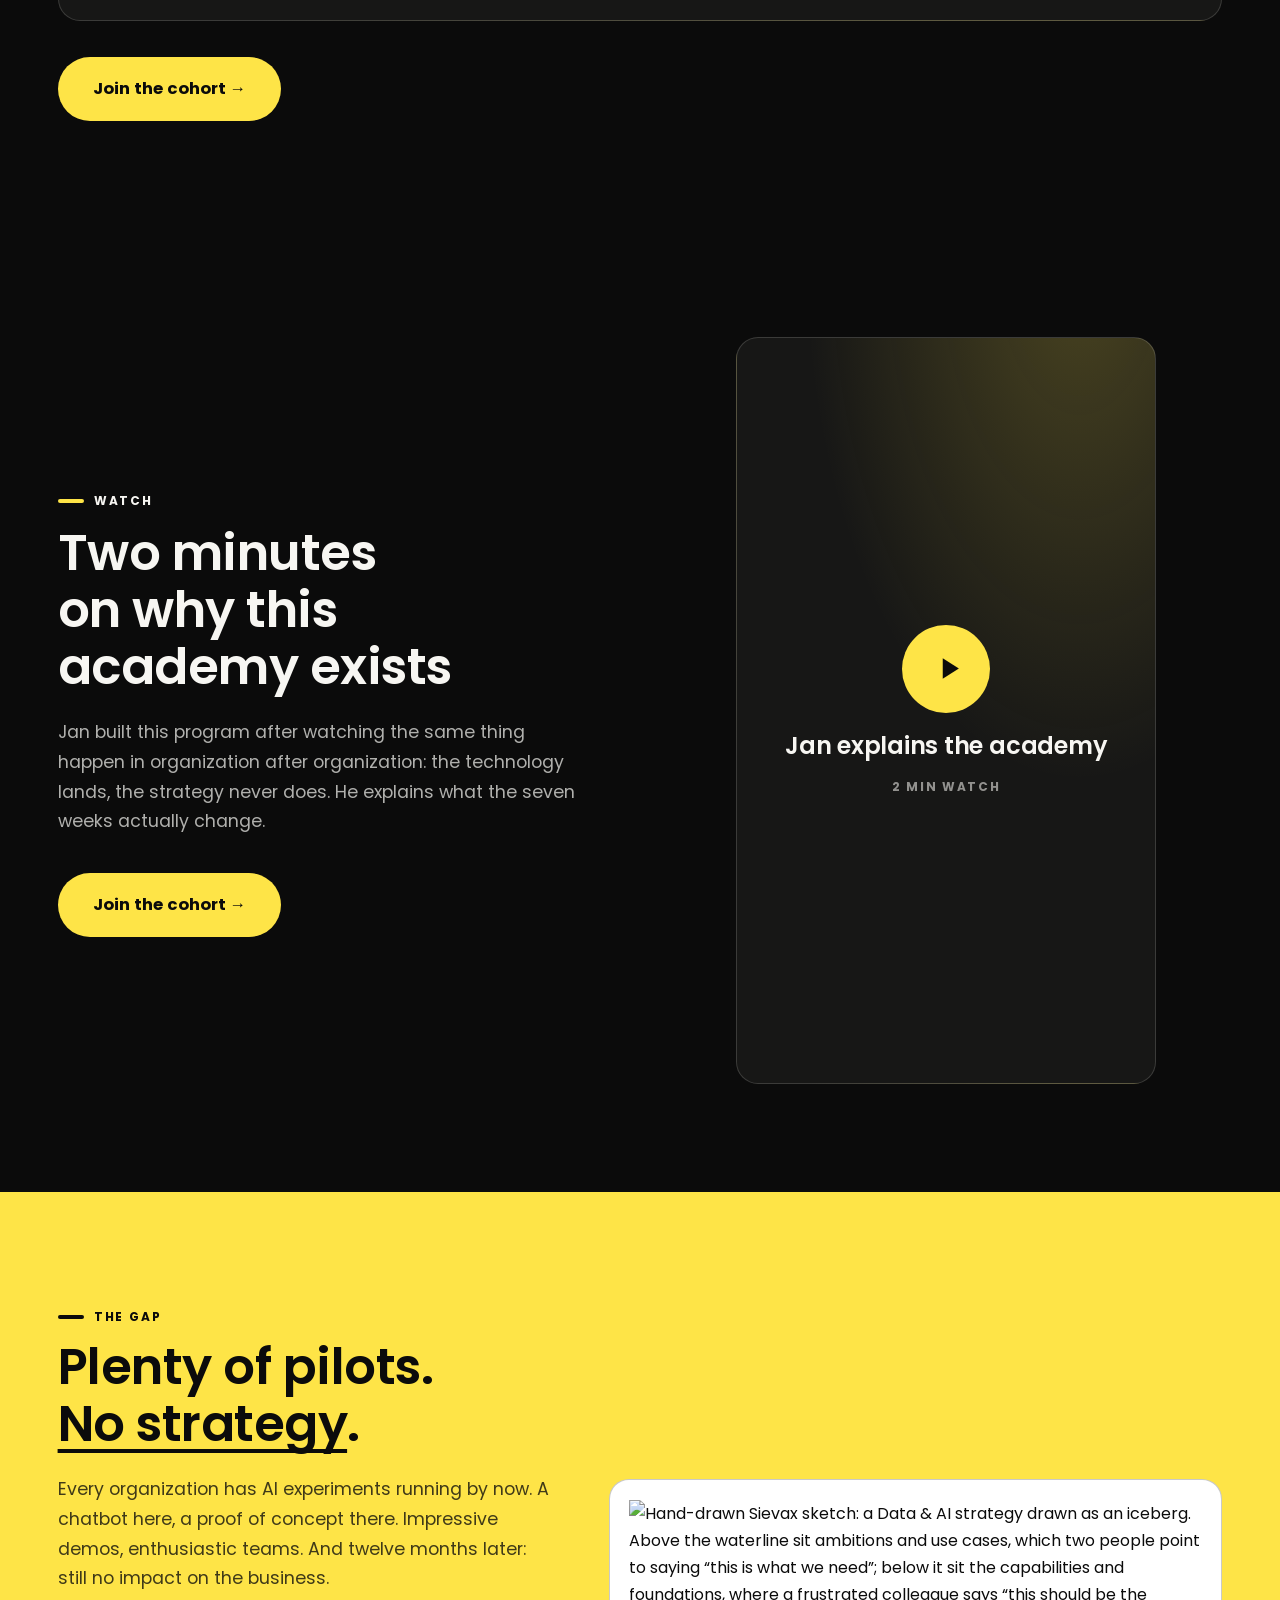
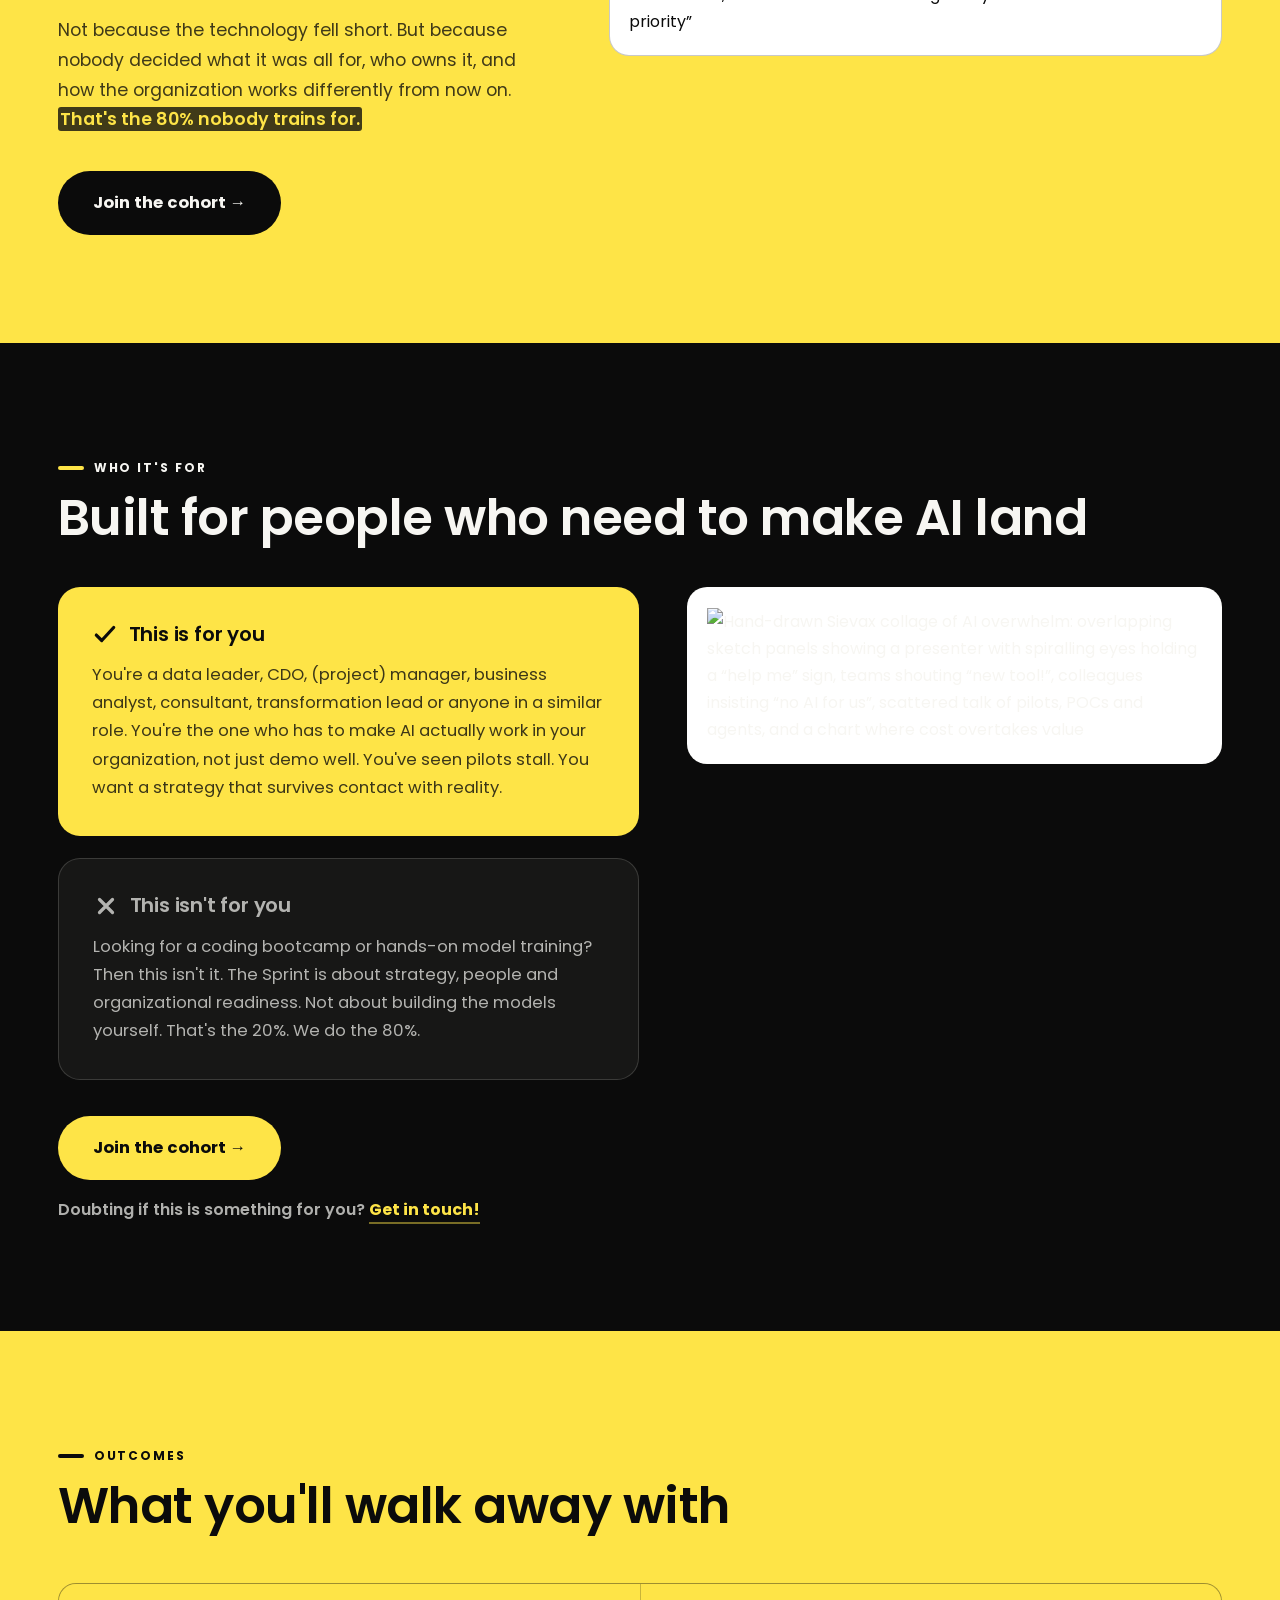
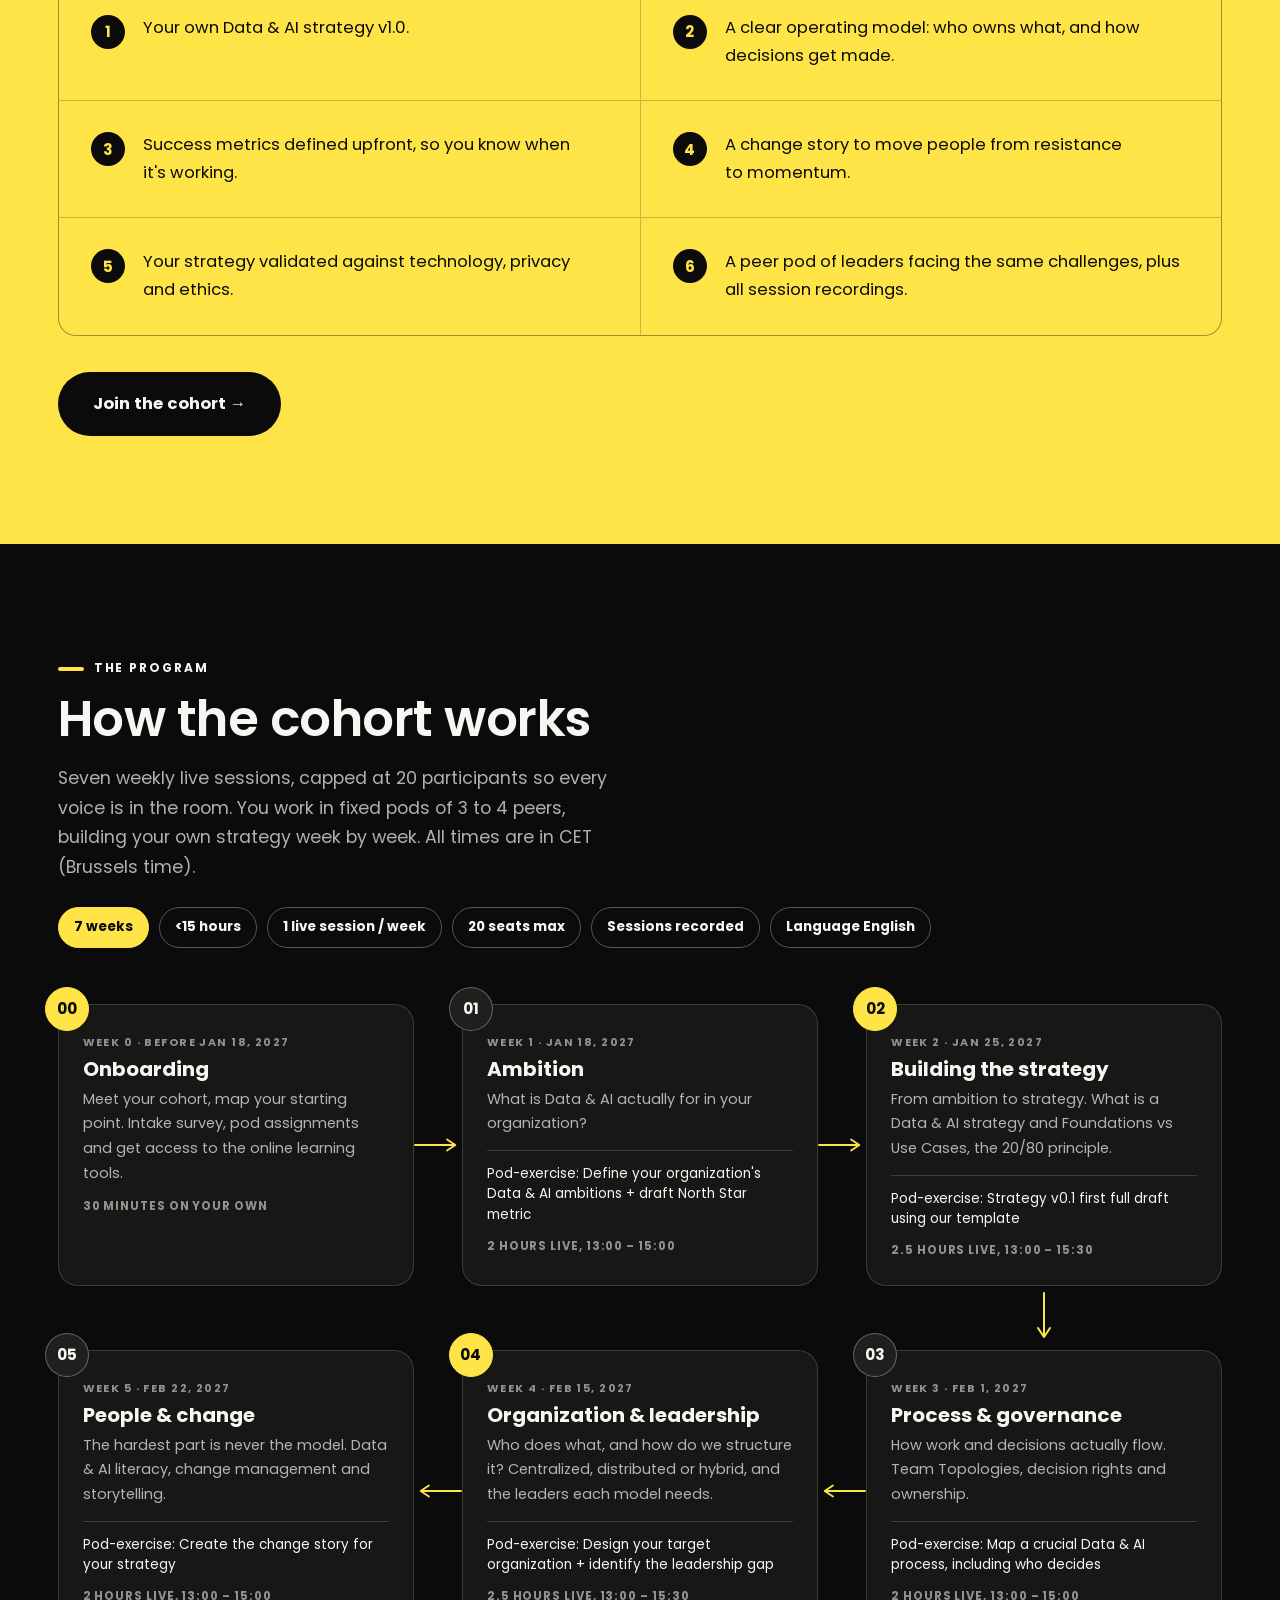
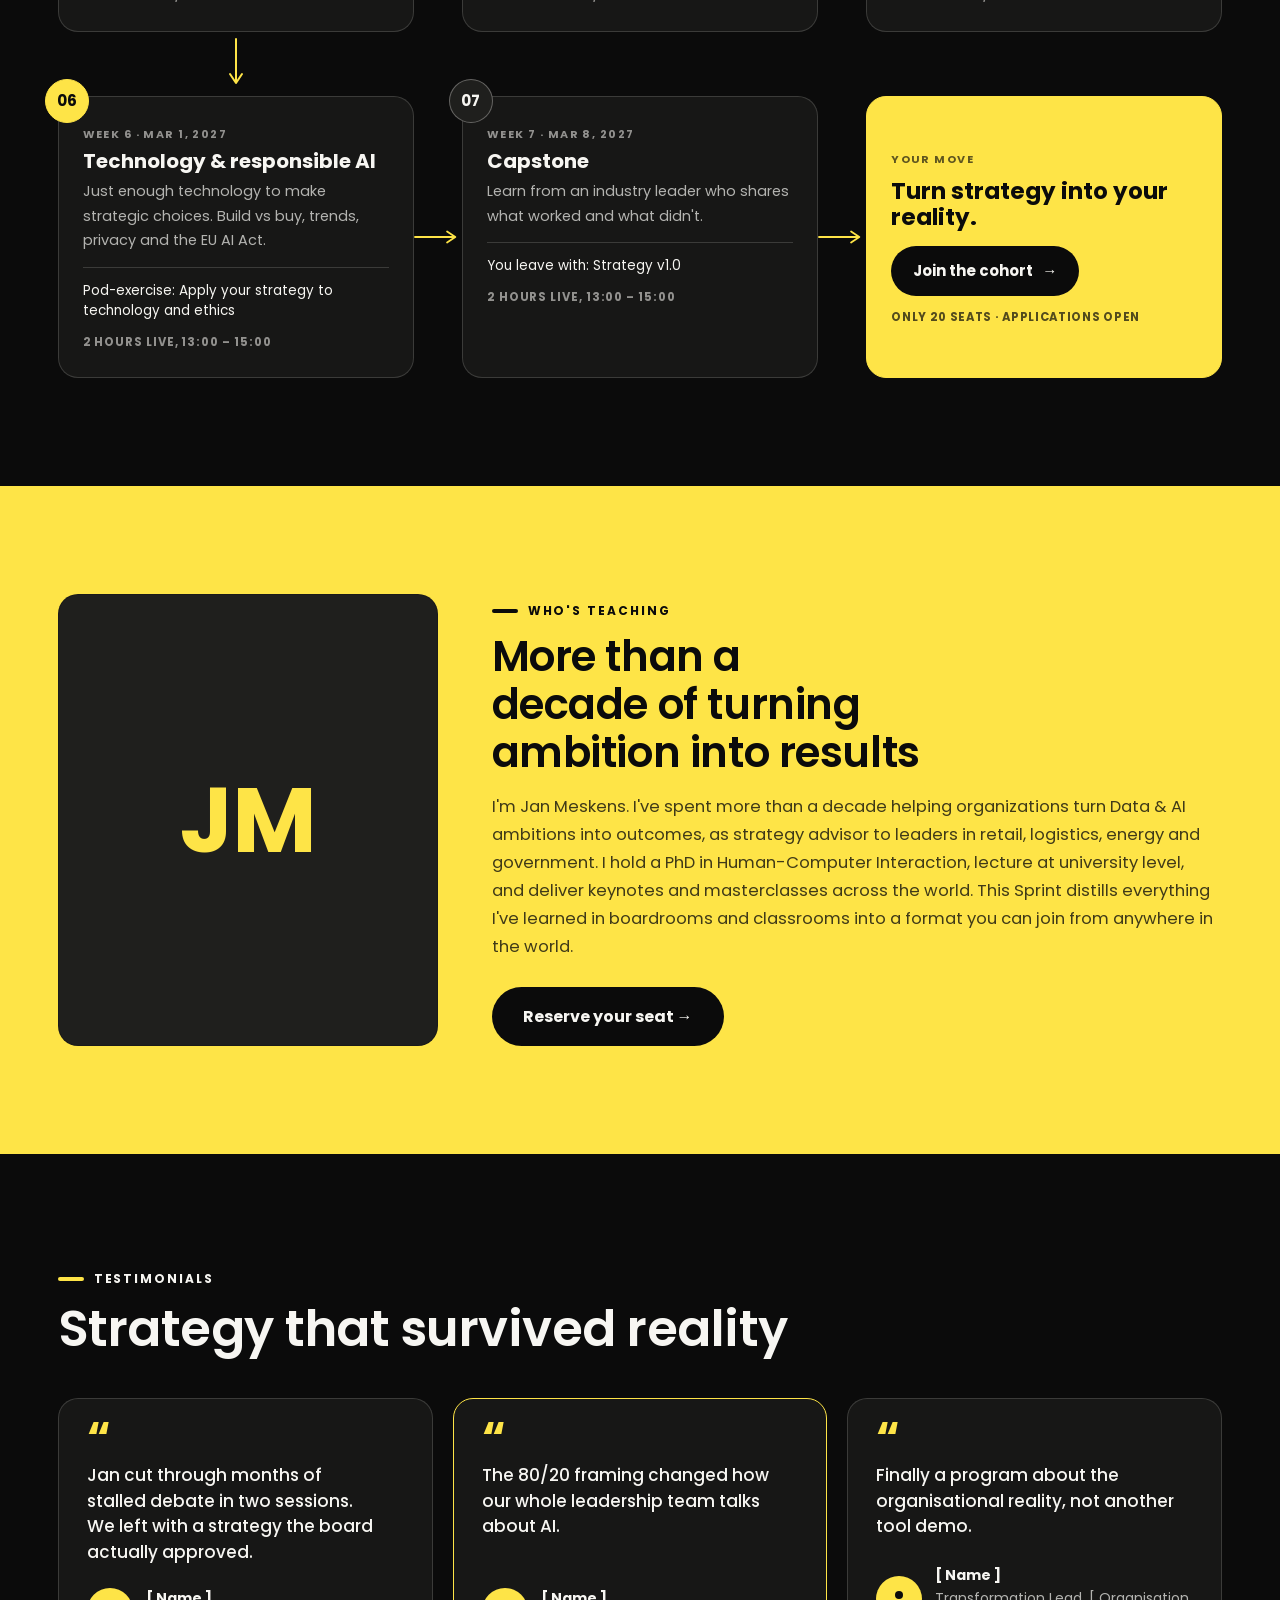
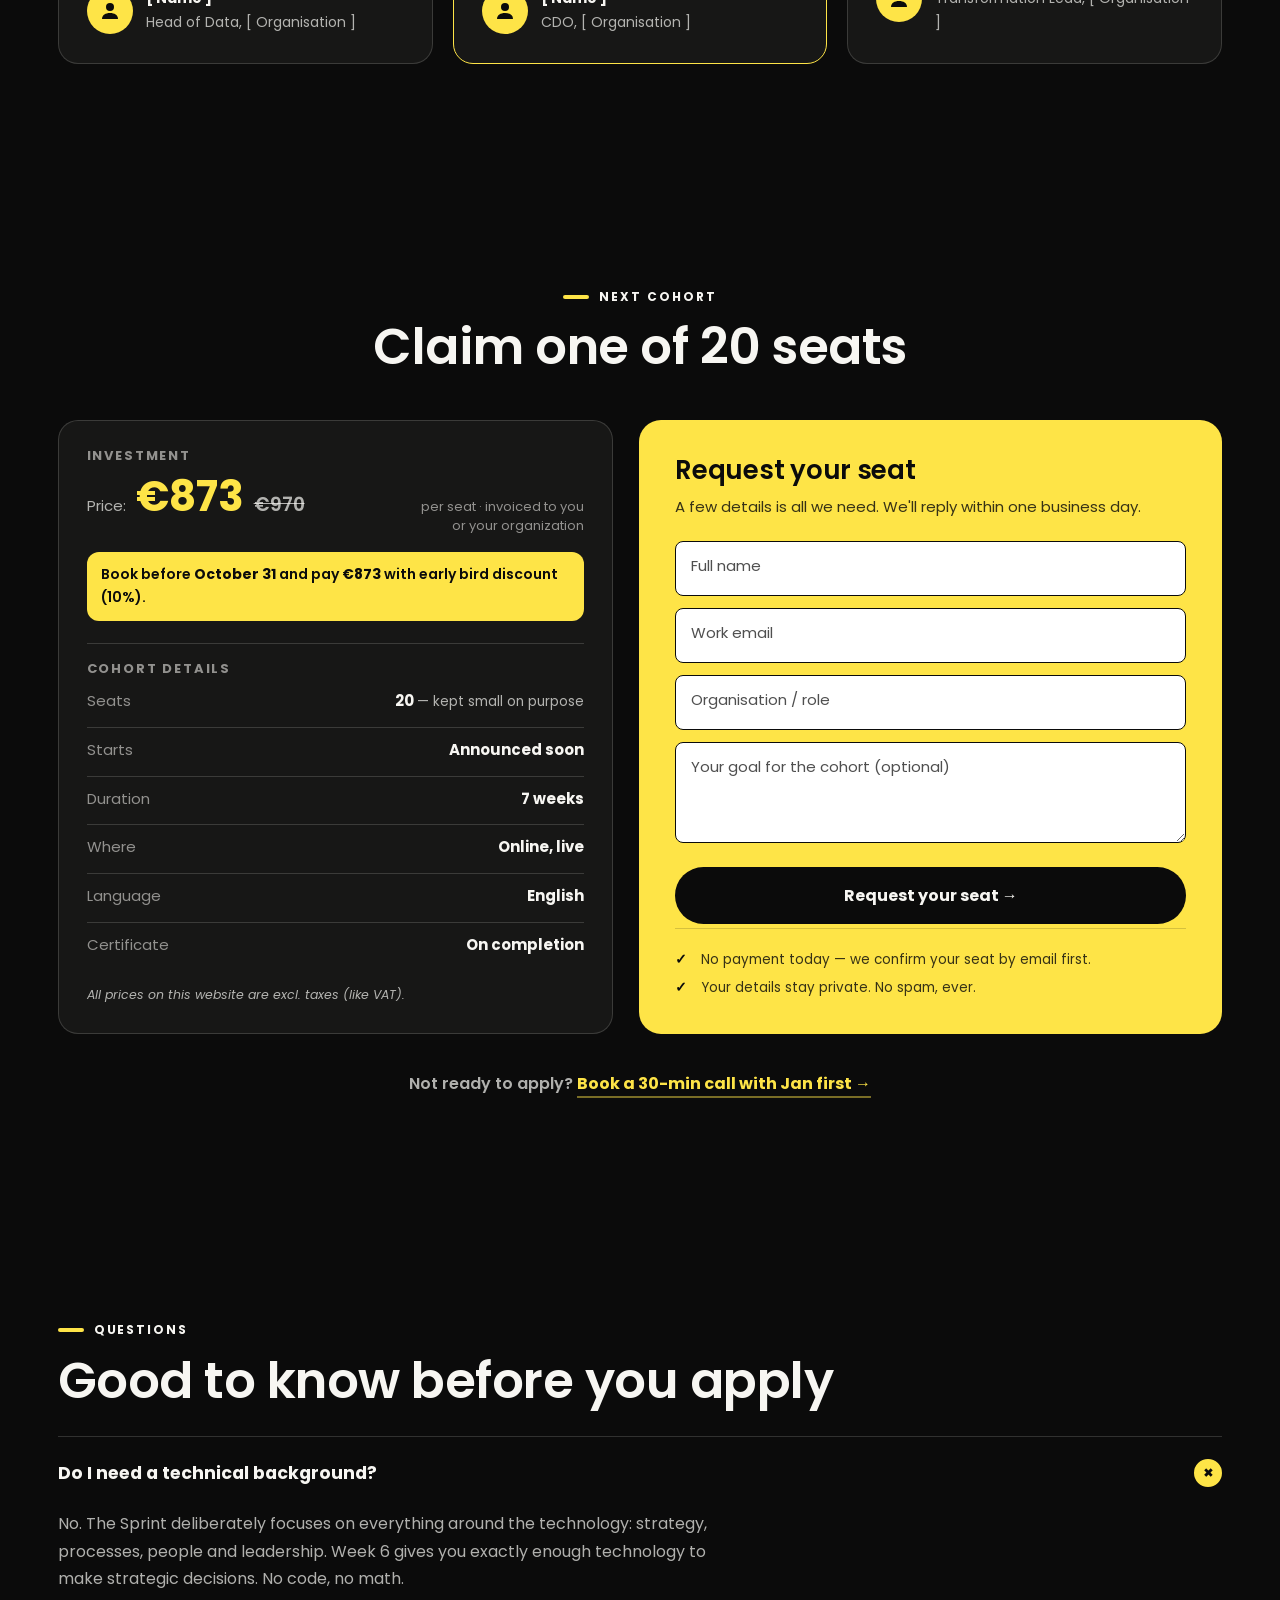
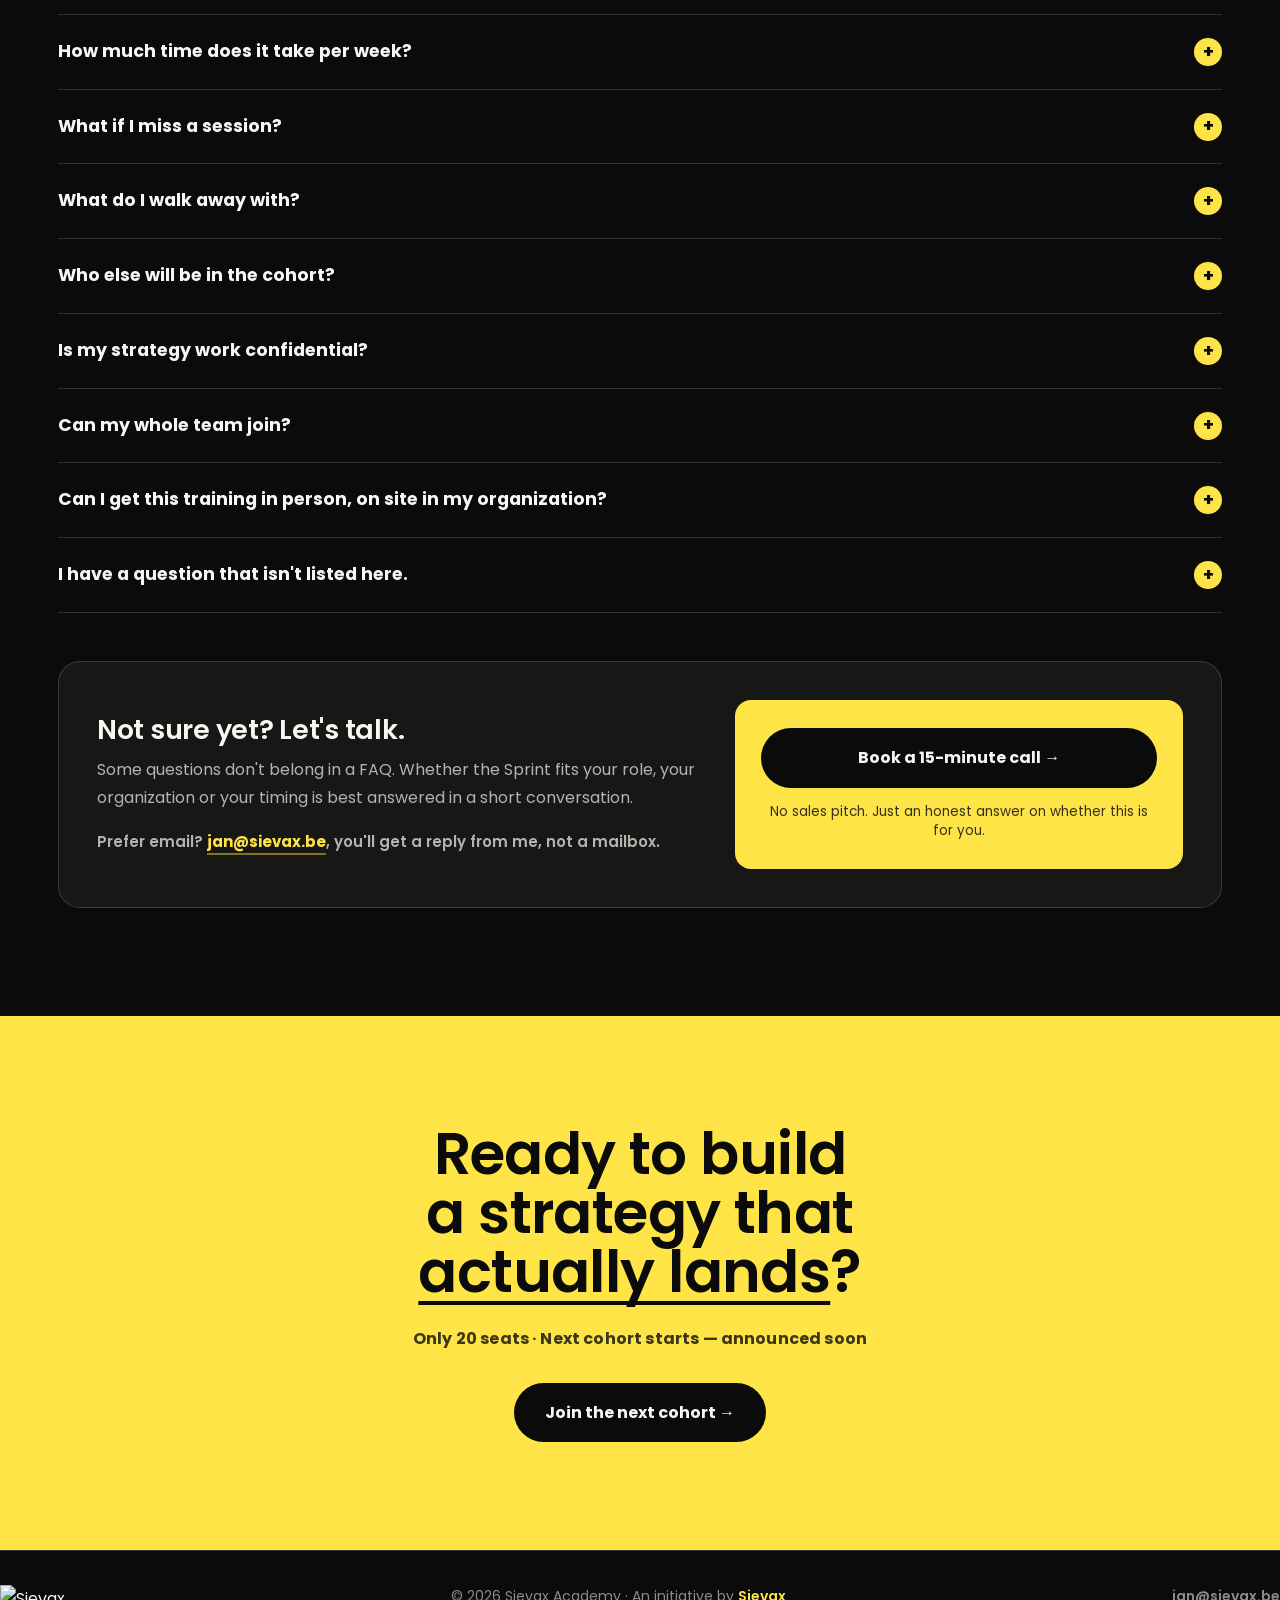
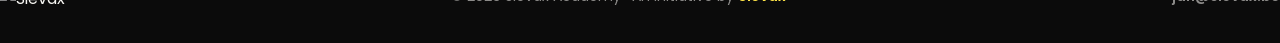
==== commit c68ae0a7: "next cohort 2 columns" ====
--- a/index.html
+++ b/index.html
@@ -296,35 +296,33 @@
       </div>
 
       <div class="convert-grid">
-        <!-- Left column: the seat count (the real number) + cohort logistics -->
+        <!-- Left column: one card — price, early bird, then cohort logistics -->
         <div class="convert-col">
           <div class="info-card">
             <h3>Investment</h3>
             <!-- a11y: the struck price is hidden from AT and replaced by explicit
                  spoken labels, so a screen reader cannot confuse old and current. -->
-            <p class="price-line">
-              <span class="pk">Price:</span>
-              <s aria-hidden="true">&euro;970</s>
-              <span class="vh">Regular price 970 euro. Early bird price:</span>
-              <span class="pnow">&euro;873</span>
-            </p>
-            <p class="note">per seat<br>invoiced to you or your organization</p>
+            <div class="price-row">
+              <p class="price-line">
+                <span class="pk">Price:</span>
+                <span class="vh">Regular price 970 euro. Early bird price:</span>
+                <span class="pnow">&euro;873</span>
+                <s aria-hidden="true">&euro;970</s>
+              </p>
+              <p class="note">per seat &middot; invoiced to you or your organization</p>
+            </div>
             <div class="early">Book before <strong>October&nbsp;31</strong> and pay <strong>&euro;873</strong> with early bird discount (10%).</div>
-            <p class="legal">All prices on this website are excl. taxes (like VAT).</p>
-          </div>
-          <div class="info-card">
-            <h3>Cohort details</h3>
-            <div class="seat-block">
-              <span class="fk">Seats</span>
-              <p class="seat-cap"><span class="n">20</span> — kept small on purpose</p>
-            </div>
+
+            <h3 class="ic-sub">Cohort details</h3>
             <ul class="facts">
+              <li><span class="fk">Seats</span><span class="fv">20 <em>&mdash; kept small on purpose</em></span></li>
               <li><span class="fk">Starts</span><span class="fv"><!-- cohort start date -->Announced soon</span></li>
               <li><span class="fk">Duration</span><span class="fv">7 weeks</span></li>
               <li><span class="fk">Where</span><span class="fv">Online, live</span></li>
               <li><span class="fk">Language</span><span class="fv">English</span></li>
               <li><span class="fk">Certificate</span><span class="fv">On completion</span></li>
             </ul>
+            <p class="legal">All prices on this website are excl. taxes (like VAT).</p>
           </div>
         </div>
 
--- a/css/flat.css
+++ b/css/flat.css
@@ -1231,9 +1231,8 @@
 .convert-col {
   display: flex;
   flex-direction: column;
-  gap: 20px;
-}
-.convert-col .info-card:last-child {
+}
+.convert-col .info-card {
   flex: 1;
   display: flex;
   flex-direction: column;
@@ -1246,7 +1245,7 @@
   background: var(--surface);
   border: 1px solid var(--line);
   border-radius: 20px;
-  padding: 30px;
+  padding: clamp(24px, 2.4vw, 28px);
   color: var(--fg);
 }
 .info-card h3 {
@@ -1255,7 +1254,24 @@
   letter-spacing: 0.14em;
   text-transform: uppercase;
   color: var(--faint);
-  margin-bottom: 16px;
+  margin-bottom: 12px;
+}
+/* second heading inside the merged card — separated by a rule instead of a
+   card edge, so price and logistics read as one block without extra height */
+.info-card .ic-sub {
+  margin-top: 22px;
+  padding-top: 18px;
+  border-top: 1px solid var(--line);
+  margin-bottom: 2px;
+}
+/* price and its qualifier sit side by side; the note only drops below when
+   there genuinely isn't room for it */
+.price-row {
+  display: flex;
+  flex-wrap: wrap;
+  align-items: baseline;
+  justify-content: space-between;
+  gap: 4px 18px;
 }
 /* Price: €873 is the live number and carries the display size; €970 is struck
    and quieter, but stays at --muted so it still clears 4.5:1. */
@@ -1263,8 +1279,7 @@
   display: flex;
   flex-wrap: wrap; /* must not force the card wider than 390px */
   align-items: baseline;
-  gap: 6px 12px;
-  margin-bottom: 14px;
+  gap: 4px 10px;
 }
 .price-line .pk {
   font-size: 15px;
@@ -1273,13 +1288,13 @@
 .price-line s {
   font-family: var(--disp);
   font-weight: 600;
-  font-size: 21px;
+  font-size: 19px;
   color: var(--muted);
 }
 .price-line .pnow {
   font-family: var(--disp);
   font-weight: 700;
-  font-size: clamp(38px, 4.6vw, 48px);
+  font-size: clamp(34px, 4vw, 42px);
   line-height: 1;
   color: var(--yellow);
 }
@@ -1303,15 +1318,6 @@
   color: var(--muted);
 }
 /* The seat count is counted out in marker strokes: four groups of five. */
-.seat-block {
-  padding-bottom: 18px;
-  margin-bottom: 6px;
-  border-bottom: 1px solid var(--line);
-}
-.seat-block .fk {
-  font-size: 15px;
-  color: var(--faint);
-}
 .tally {
   display: flex;
   flex-wrap: wrap;
@@ -1351,37 +1357,25 @@
 .tally .tg:nth-child(4) {
   transform: rotate(0.6deg);
 }
-.seat-cap {
-  font-size: 15px;
-  color: var(--muted);
-}
-.seat-cap .n {
-  font-family: var(--disp);
-  font-weight: 700;
-  font-size: 30px;
-  color: var(--fg);
-  line-height: 1;
-  margin-right: 2px;
-}
 .info-card .note {
-  margin-top: 12px;
-  font-size: 13.5px;
-  line-height: 1.5;
+  max-width: 21ch;
+  font-size: 13px;
+  line-height: 1.45;
+  text-align: right;
   color: var(--faint);
 }
 .early {
-  margin-top: 18px;
+  margin-top: 16px;
   background: var(--yellow);
   color: var(--on-yellow);
   border: none;
   border-radius: 12px;
-  padding: 13px 16px;
-  font-size: 14.5px;
+  padding: 11px 14px;
+  font-size: 14px;
   font-weight: 600;
 }
 .facts {
   list-style: none;
-  margin-top: 4px;
   flex: 1;
   display: flex;
   flex-direction: column;
@@ -1389,10 +1383,10 @@
 .facts li {
   display: flex;
   flex: 1;
-  align-items: center;
+  align-items: baseline;
   justify-content: space-between;
   gap: 16px;
-  padding: 11px 0;
+  padding: 9px 0;
   border-bottom: 1px solid var(--line);
   font-size: 15px;
 }
@@ -1401,11 +1395,23 @@
 }
 .facts .fk {
   color: var(--faint);
+  white-space: nowrap;
 }
 .facts .fv {
   font-family: var(--disp);
   font-weight: 700;
   text-align: right;
+}
+/* the seat qualifier rides along with the number instead of costing a row */
+.facts .fv em {
+  font-family: var(--body);
+  font-style: normal;
+  font-weight: 400;
+  font-size: 13.5px;
+  color: var(--muted);
+}
+.info-card .legal {
+  margin-top: 16px;
 }
 /* the form is the page's one job — it gets the loudest surface */
 .form-card {
@@ -1755,6 +1761,13 @@
     max-width: 520px;
   }
 }
+@media (max-width: 560px) {
+  /* wrapped, a right-aligned note reads as a stray fragment */
+  .info-card .note {
+    max-width: none;
+    text-align: left;
+  }
+}
 @media (max-width: 900px) {
   .gap-grid,
   .convert-grid,
